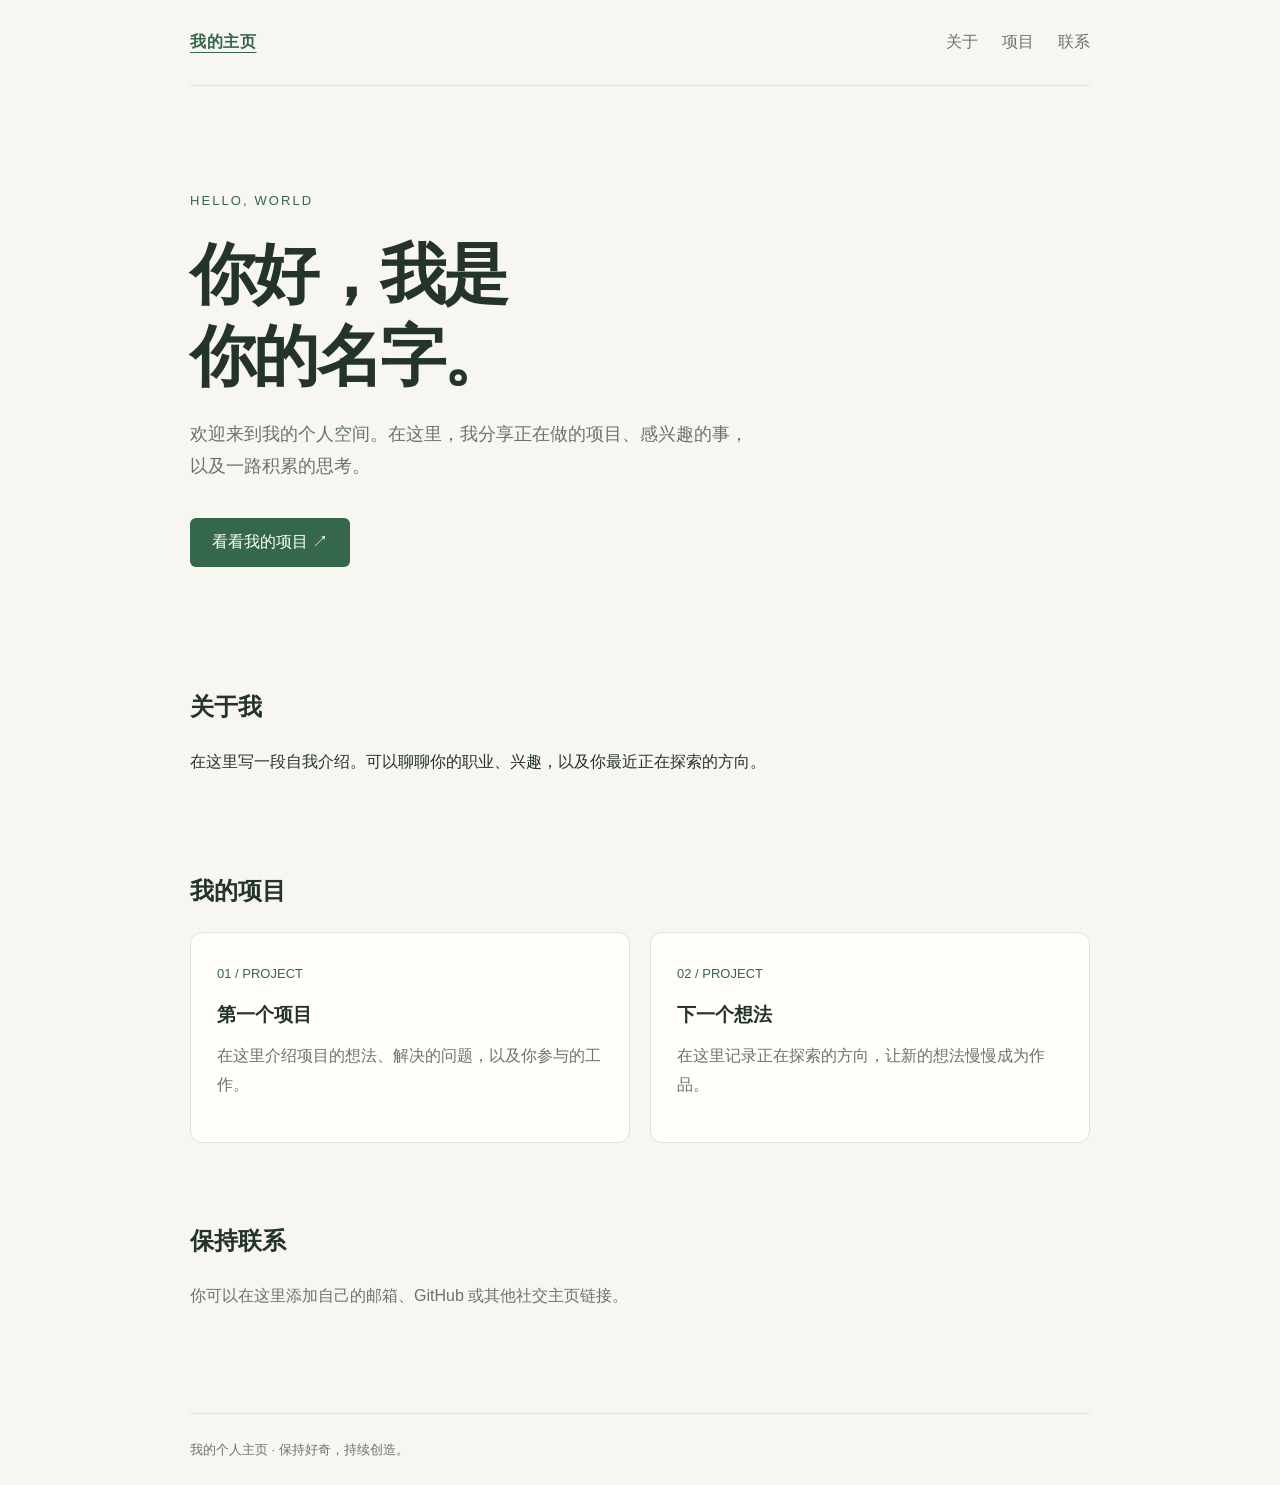
==== index.html @ 1bb16a9b "Initial personal website" ====
<!DOCTYPE html>
<html lang="zh-CN">
<head>
  <meta charset="UTF-8">
  <meta name="viewport" content="width=device-width, initial-scale=1.0">
  <meta name="description" content="我的个人主页，记录介绍、项目与生活。">
  <title>我的个人主页</title>
  <style>
    :root { color-scheme: light; --ink: #24332c; --muted: #69746d; --accent: #35674d; }
    * { box-sizing: border-box; }
    html { scroll-behavior: smooth; }
    body { margin: 0; background: #f7f6f1; color: var(--ink); font-family: -apple-system, BlinkMacSystemFont, "Segoe UI", "PingFang SC", sans-serif; line-height: 1.8; }
    .container { width: min(900px, calc(100% - 48px)); margin: auto; }
    header { display: flex; align-items: center; justify-content: space-between; gap: 24px; padding: 28px 0; border-bottom: 1px solid #dfe3da; }
    .brand { font-weight: 700; letter-spacing: .04em; }
    nav { display: flex; gap: 24px; }
    a { color: var(--accent); text-underline-offset: 5px; }
    nav a { color: var(--muted); text-decoration: none; }
    a:hover { text-decoration: underline; }
    a:focus-visible { outline: 2px solid var(--accent); outline-offset: 5px; }
    .hero { padding: 100px 0 80px; }
    .eyebrow { color: var(--accent); font-size: 13px; letter-spacing: .16em; }
    h1 { margin: 18px 0 20px; font-size: clamp(40px, 7vw, 66px); line-height: 1.25; letter-spacing: -.04em; }
    .intro { max-width: 570px; color: var(--muted); font-size: 18px; }
    .button { display: inline-block; margin-top: 20px; padding: 10px 22px; border-radius: 6px; background: var(--accent); color: white; text-decoration: none; }
    section { padding: 38px 0; }
    h2 { margin: 0 0 20px; font-size: 24px; }
    p { margin: 0 0 16px; }
    .projects { display: grid; grid-template-columns: repeat(2, 1fr); gap: 20px; }
    article { padding: 26px; border: 1px solid #dfe3da; border-radius: 12px; background: #fffefa; }
    article h3 { margin: 10px 0; font-size: 19px; }
    article p, .note { color: var(--muted); }
    .number { color: var(--accent); font-size: 13px; }
    footer { margin-top: 48px; padding: 24px 0; border-top: 1px solid #dfe3da; color: var(--muted); font-size: 13px; }
    @media (max-width: 580px) { .container { width: calc(100% - 36px); } header { gap: 16px; } nav { gap: 16px; font-size: 14px; } .hero { padding: 68px 0 44px; } .projects { grid-template-columns: 1fr; } }
    @media (prefers-reduced-motion: reduce) { html { scroll-behavior: auto; } }
  </style>
</head>
<body>
  <div class="container">
    <header>
      <a class="brand" href="#home">我的主页</a>
      <nav aria-label="主导航">
        <a href="#about">关于</a>
        <a href="#projects">项目</a>
        <a href="#contact">联系</a>
      </nav>
    </header>
    <main id="home">
      <section class="hero" aria-labelledby="welcome">
        <span class="eyebrow">HELLO, WORLD</span>
        <!-- 将“你的名字”和下方介绍替换为你的个人信息。 -->
        <h1 id="welcome">你好，我是<br>你的名字。</h1>
        <p class="intro">欢迎来到我的个人空间。在这里，我分享正在做的项目、感兴趣的事，以及一路积累的思考。</p>
        <a class="button" href="#projects">看看我的项目 ↗</a>
      </section>
      <section id="about" aria-labelledby="about-title">
        <h2 id="about-title">关于我</h2>
        <p>在这里写一段自我介绍。可以聊聊你的职业、兴趣，以及你最近正在探索的方向。</p>
      </section>
      <section id="projects" aria-labelledby="projects-title">
        <h2 id="projects-title">我的项目</h2>
        <div class="projects">
          <article>
            <span class="number">01 / PROJECT</span>
            <h3>第一个项目</h3>
            <p>在这里介绍项目的想法、解决的问题，以及你参与的工作。</p>
          </article>
          <article>
            <span class="number">02 / PROJECT</span>
            <h3>下一个想法</h3>
            <p>在这里记录正在探索的方向，让新的想法慢慢成为作品。</p>
          </article>
        </div>
      </section>
      <section id="contact" aria-labelledby="contact-title">
        <h2 id="contact-title">保持联系</h2>
        <p class="note">你可以在这里添加自己的邮箱、GitHub 或其他社交主页链接。</p>
      </section>
    </main>
    <footer>我的个人主页 · 保持好奇，持续创造。</footer>
  </div>
</body>
</html>
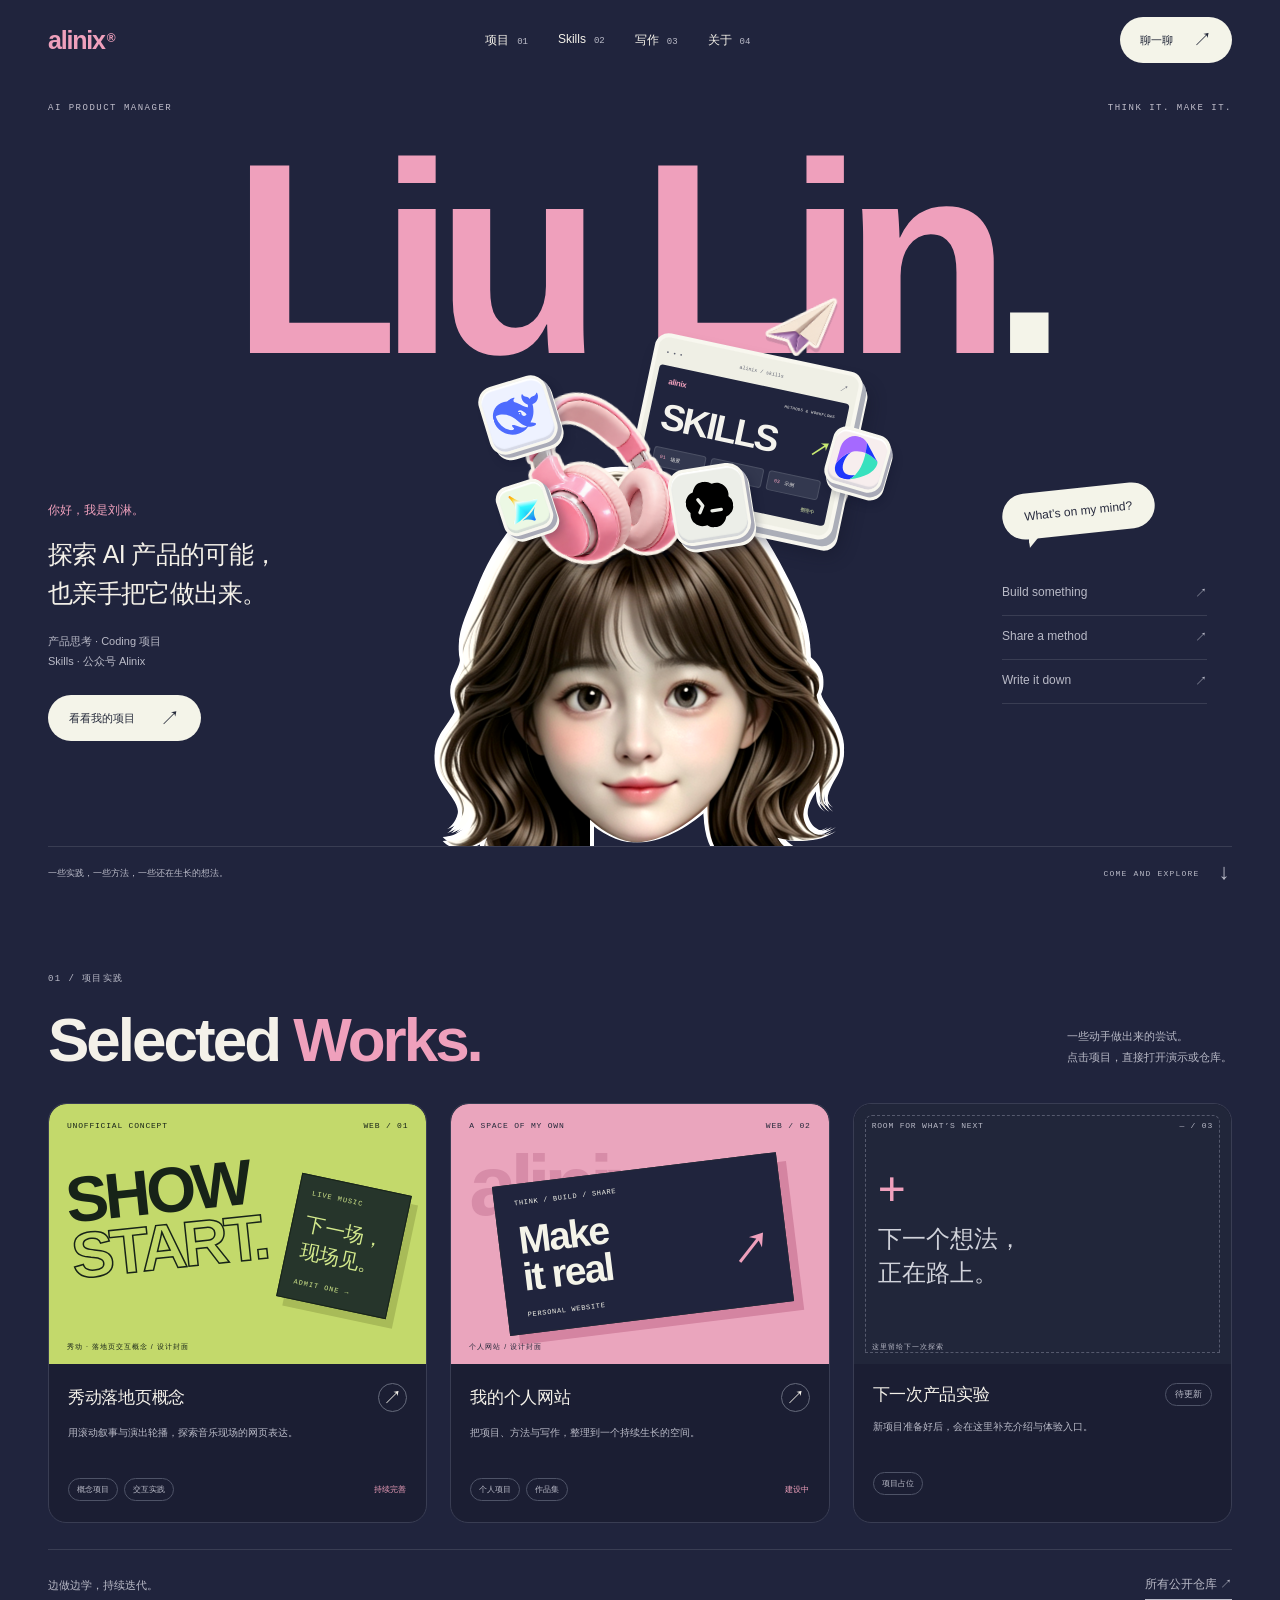
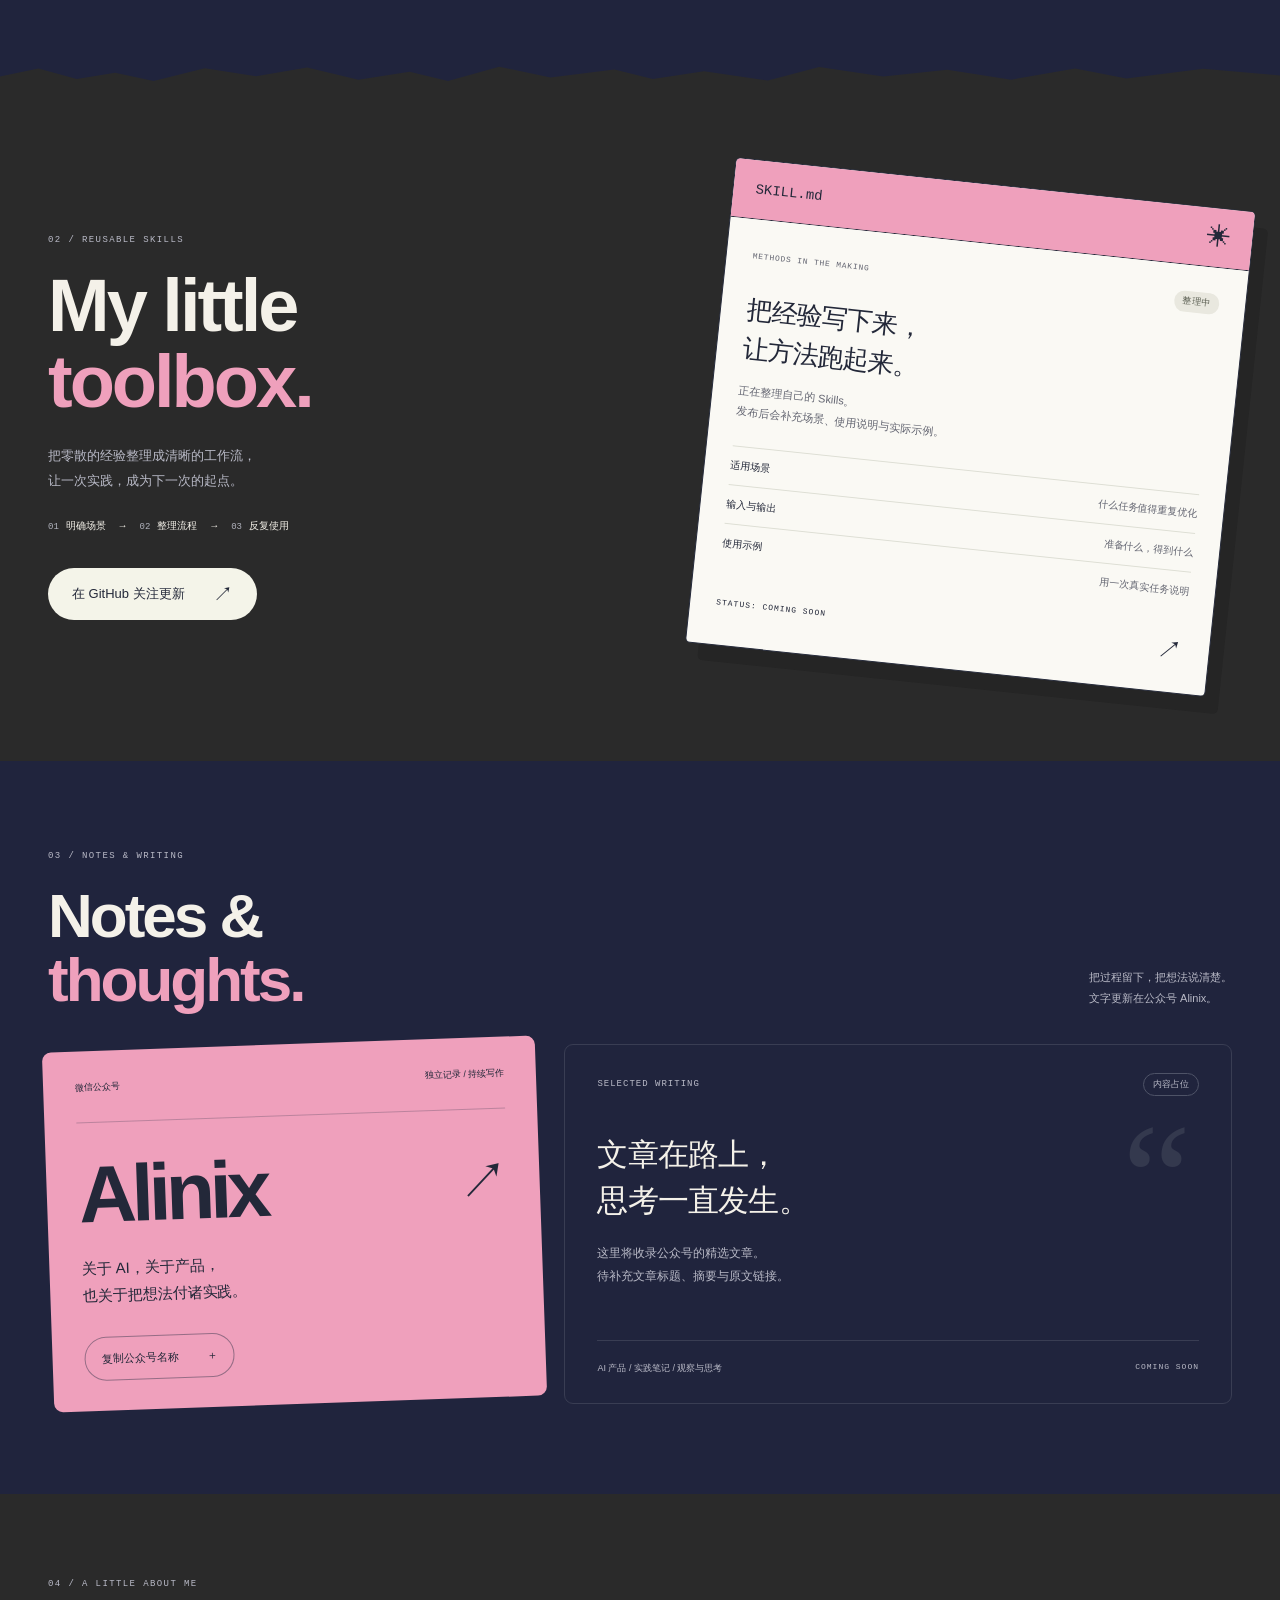
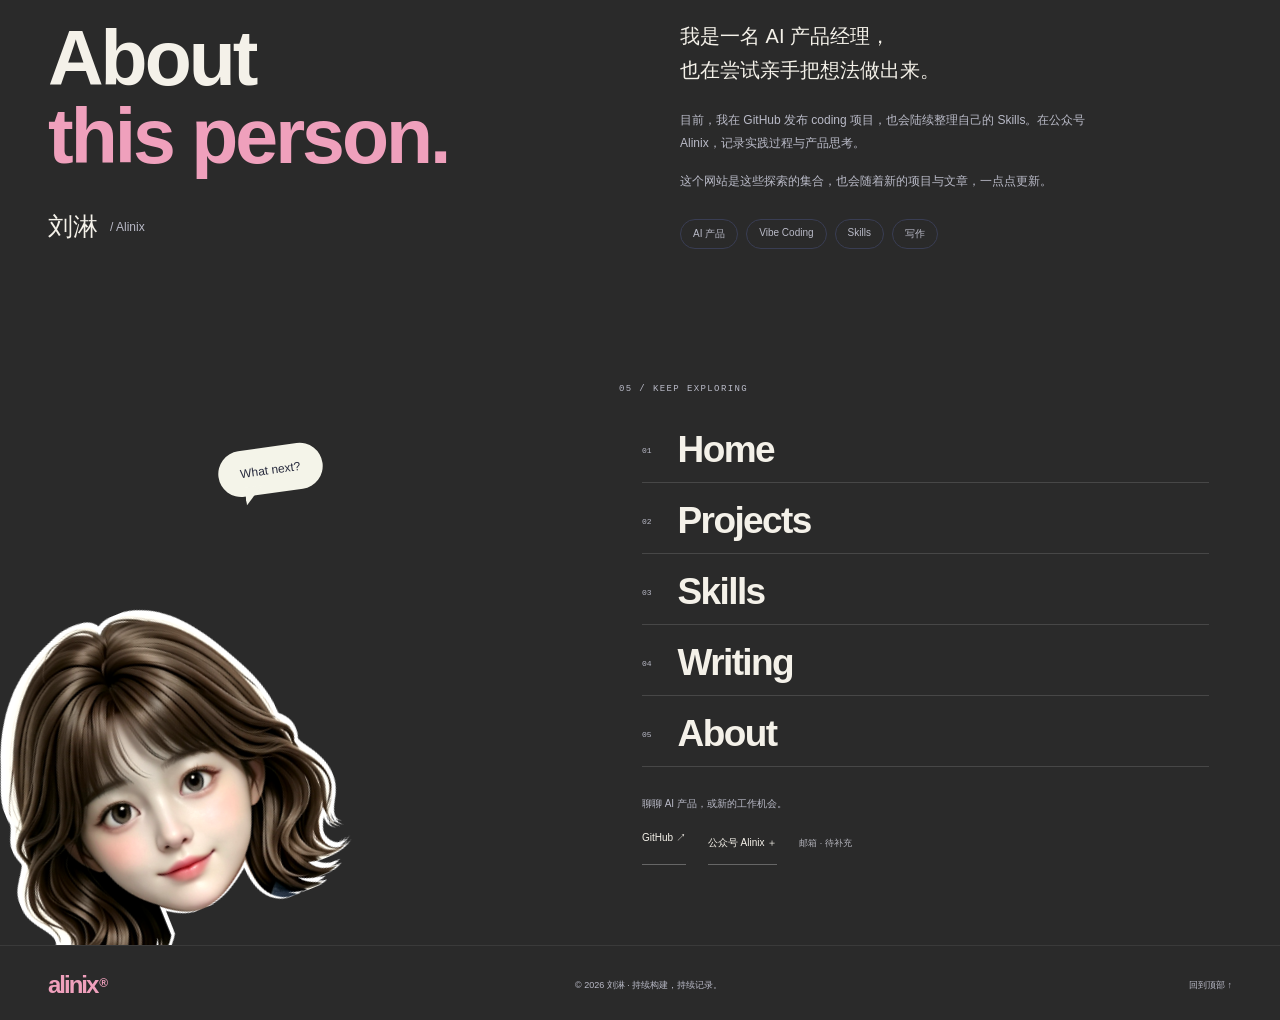
==== commit 3f55a915: "Build Alinix portfolio from supplied V5 design" ====
--- a/index.html
+++ b/index.html
@@ -2,83 +2,85 @@
 <html lang="zh-CN">
 <head>
   <meta charset="UTF-8">
-  <meta name="viewport" content="width=device-width, initial-scale=1.0">
-  <meta name="description" content="我的个人主页，记录介绍、项目与生活。">
-  <title>我的个人主页</title>
-  <style>
-    :root { color-scheme: light; --ink: #24332c; --muted: #69746d; --accent: #35674d; }
-    * { box-sizing: border-box; }
-    html { scroll-behavior: smooth; }
-    body { margin: 0; background: #f7f6f1; color: var(--ink); font-family: -apple-system, BlinkMacSystemFont, "Segoe UI", "PingFang SC", sans-serif; line-height: 1.8; }
-    .container { width: min(900px, calc(100% - 48px)); margin: auto; }
-    header { display: flex; align-items: center; justify-content: space-between; gap: 24px; padding: 28px 0; border-bottom: 1px solid #dfe3da; }
-    .brand { font-weight: 700; letter-spacing: .04em; }
-    nav { display: flex; gap: 24px; }
-    a { color: var(--accent); text-underline-offset: 5px; }
-    nav a { color: var(--muted); text-decoration: none; }
-    a:hover { text-decoration: underline; }
-    a:focus-visible { outline: 2px solid var(--accent); outline-offset: 5px; }
-    .hero { padding: 100px 0 80px; }
-    .eyebrow { color: var(--accent); font-size: 13px; letter-spacing: .16em; }
-    h1 { margin: 18px 0 20px; font-size: clamp(40px, 7vw, 66px); line-height: 1.25; letter-spacing: -.04em; }
-    .intro { max-width: 570px; color: var(--muted); font-size: 18px; }
-    .button { display: inline-block; margin-top: 20px; padding: 10px 22px; border-radius: 6px; background: var(--accent); color: white; text-decoration: none; }
-    section { padding: 38px 0; }
-    h2 { margin: 0 0 20px; font-size: 24px; }
-    p { margin: 0 0 16px; }
-    .projects { display: grid; grid-template-columns: repeat(2, 1fr); gap: 20px; }
-    article { padding: 26px; border: 1px solid #dfe3da; border-radius: 12px; background: #fffefa; }
-    article h3 { margin: 10px 0; font-size: 19px; }
-    article p, .note { color: var(--muted); }
-    .number { color: var(--accent); font-size: 13px; }
-    footer { margin-top: 48px; padding: 24px 0; border-top: 1px solid #dfe3da; color: var(--muted); font-size: 13px; }
-    @media (max-width: 580px) { .container { width: calc(100% - 36px); } header { gap: 16px; } nav { gap: 16px; font-size: 14px; } .hero { padding: 68px 0 44px; } .projects { grid-template-columns: 1fr; } }
-    @media (prefers-reduced-motion: reduce) { html { scroll-behavior: auto; } }
-  </style>
+  <meta name="viewport" content="width=device-width, initial-scale=1">
+  <meta name="description" content="刘淋的个人作品集。AI 产品经理，记录 coding 项目、Skills 与公众号 Alinix 的思考。">
+  <title>刘淋 Liu Lin — AI 产品经理 · Alinix</title>
+  <meta name="theme-color" content="#20243d">
+  <link rel="stylesheet" href="styles.css">
+  <script src="script.js" defer></script>
 </head>
-<body>
-  <div class="container">
-    <header>
-      <a class="brand" href="#home">我的主页</a>
-      <nav aria-label="主导航">
-        <a href="#about">关于</a>
-        <a href="#projects">项目</a>
-        <a href="#contact">联系</a>
-      </nav>
-    </header>
-    <main id="home">
-      <section class="hero" aria-labelledby="welcome">
-        <span class="eyebrow">HELLO, WORLD</span>
-        <!-- 将“你的名字”和下方介绍替换为你的个人信息。 -->
-        <h1 id="welcome">你好，我是<br>你的名字。</h1>
-        <p class="intro">欢迎来到我的个人空间。在这里，我分享正在做的项目、感兴趣的事，以及一路积累的思考。</p>
-        <a class="button" href="#projects">看看我的项目 ↗</a>
-      </section>
-      <section id="about" aria-labelledby="about-title">
-        <h2 id="about-title">关于我</h2>
-        <p>在这里写一段自我介绍。可以聊聊你的职业、兴趣，以及你最近正在探索的方向。</p>
-      </section>
-      <section id="projects" aria-labelledby="projects-title">
-        <h2 id="projects-title">我的项目</h2>
-        <div class="projects">
-          <article>
-            <span class="number">01 / PROJECT</span>
-            <h3>第一个项目</h3>
-            <p>在这里介绍项目的想法、解决的问题，以及你参与的工作。</p>
-          </article>
-          <article>
-            <span class="number">02 / PROJECT</span>
-            <h3>下一个想法</h3>
-            <p>在这里记录正在探索的方向，让新的想法慢慢成为作品。</p>
-          </article>
+<body class="has-portrait">
+  <a class="skip-link" href="#projects">跳到项目</a>
+  <header class="site-header">
+    <a class="brand" href="#home" aria-label="Alinix 首页">alinix<span class="brand-dot">®</span><span class="brand-name">刘淋</span></a>
+    <nav aria-label="主导航" id="main-nav">
+      <a href="#projects">项目<span>01</span></a>
+      <a href="#skills">Skills<span>02</span></a>
+      <a href="#writing">写作<span>03</span></a>
+      <a href="#about">关于<span>04</span></a>
+    </nav>
+    <a class="header-contact" href="#contact">聊一聊 <span>↗</span></a>
+    <button class="menu-button" aria-expanded="false" aria-controls="main-nav" aria-label="展开导航">菜单 +</button>
+  </header>
+
+  <main>
+    <section class="portrait-hero" id="home" data-screen-label="01 头像拼贴首屏">
+      <div class="section-wrap hero-stage">
+        <div class="hero-name-row"><span>AI PRODUCT MANAGER</span><span>THINK IT. MAKE IT.</span></div>
+        <h1 class="portrait-name" lang="en">Liu Lin<span class="name-period">.</span></h1>
+        <div class="hero-side hero-side-left"><span class="pink intro-label">你好，我是刘淋。</span><h2>探索 AI 产品的可能，<br>也亲手把它做出来。</h2><p>产品思考 · Coding 项目<br>Skills · 公众号 Alinix</p><a class="button button-cream" href="#projects">看看我的项目 <span>↗</span></a></div>
+        <div class="head-composition">
+          <div class="icon-crown" aria-label="DeepSeek、Codex、即梦和豆包的工具图标拼贴">
+            <img class="crown-accessories" src="assets/collage-accessories.png" alt="" aria-hidden="true">
+            <img class="crown-headphones" src="assets/collage-accessories.png" alt="" aria-hidden="true">
+            <span class="app-object deepseek-object" title="DeepSeek"><img src="assets/icons/deepseek-color.svg" alt="DeepSeek"></span>
+            <span class="app-object codex-object" title="Codex"><img src="assets/icons/codex.svg" alt="Codex"></span>
+            <span class="app-object jimeng-object" title="即梦"><img src="assets/icons/jimeng-color.svg" alt="即梦"></span>
+            <span class="app-object doubao-object" title="豆包"><img src="assets/icons/doubao-color.svg" alt="豆包"></span>
+            <a class="mini-skills-site" href="#skills" aria-label="查看我的 Skills，内容整理中"><div class="skills-browser-bar"><span>● ● ●</span><span>alinix / skills</span><span>↗</span></div><div class="skills-mini-page"><div class="skills-mini-nav"><span>alinix</span><span>METHODS &amp; WORKFLOWS</span></div><strong>SKILLS<span>↗</span></strong><div class="skills-mini-grid"><span><i>01</i>场景</span><span><i>02</i>流程</span><span><i>03</i>示例</span></div><div class="skills-mini-footer"><span>把方法，变成工具。</span><span>整理中</span></div></div></a>
+          </div>
+          <div class="portrait-slot"><img class="portrait-image" src="assets/head-warm.svg" alt="刘淋的个人头像" fetchpriority="high" width="840" height="848"></div>
         </div>
-      </section>
-      <section id="contact" aria-labelledby="contact-title">
-        <h2 id="contact-title">保持联系</h2>
-        <p class="note">你可以在这里添加自己的邮箱、GitHub 或其他社交主页链接。</p>
-      </section>
-    </main>
-    <footer>我的个人主页 · 保持好奇，持续创造。</footer>
-  </div>
+        <div class="hero-side hero-side-right"><div class="speech-bubble">What’s on my mind?</div><div class="mind-links"><a href="#projects">Build something <span>↗</span></a><a href="#skills">Share a method <span>↗</span></a><a href="#writing">Write it down <span>↗</span></a></div></div>
+        <div class="hero-bottom"><span>一些实践，一些方法，一些还在生长的想法。</span><a href="#projects">COME AND EXPLORE <span>↓</span></a></div>
+      </div>
+    </section>
+
+    <section class="projects section-wrap section-space" id="projects" data-screen-label="02 项目">
+      <div class="section-heading"><div><p class="section-kicker">01 / 项目实践</p><h2>Selected <span class="pink">Works.</span></h2></div><p class="section-description">一些动手做出来的尝试。<br>点击项目，直接打开演示或仓库。</p></div>
+      <div class="project-grid">
+        <a class="project-card" href="https://linliu017-art.github.io/showstart-landing-page/" target="_blank" rel="noopener noreferrer" aria-label="打开秀动非官方落地页概念演示，新窗口">
+          <div class="project-cover showstart-cover"><div class="cover-top"><span>UNOFFICIAL CONCEPT</span><span>WEB / 01</span></div><strong>SHOW<br><span>START.</span></strong><div class="showstart-ticket"><span>LIVE MUSIC</span><b>下一场，<br>现场见。</b><span>ADMIT ONE →</span></div><span class="cover-caption">秀动 · 落地页交互概念 / 设计封面</span></div>
+          <div class="project-info"><div class="project-title"><h3>秀动落地页概念</h3><span class="round-arrow">↗</span></div><p>用滚动叙事与演出轮播，探索音乐现场的网页表达。</p><div class="project-tags"><span>概念项目</span><span>交互实践</span><span class="project-status">持续完善</span></div></div>
+        </a>
+        <a class="project-card" href="https://github.com/linliu017-art/website" target="_blank" rel="noopener noreferrer" aria-label="打开个人网站 GitHub 仓库，新窗口">
+          <div class="project-cover portfolio-cover"><div class="cover-top"><span>A SPACE OF MY OWN</span><span>WEB / 02</span></div><span class="portfolio-cover-name">alinix</span><div class="portfolio-window"><span>THINK / BUILD / SHARE</span><strong>Make<br>it real<span>↗</span></strong><span>PERSONAL WEBSITE</span></div><span class="cover-caption">个人网站 / 设计封面</span></div>
+          <div class="project-info"><div class="project-title"><h3>我的个人网站</h3><span class="round-arrow">↗</span></div><p>把项目、方法与写作，整理到一个持续生长的空间。</p><div class="project-tags"><span>个人项目</span><span>作品集</span><span class="project-status">建设中</span></div></div>
+        </a>
+        <article class="project-card project-placeholder"><div class="project-cover next-cover"><div class="cover-top"><span>ROOM FOR WHAT’S NEXT</span><span>— / 03</span></div><span class="placeholder-plus">+</span><div class="next-cover-title">下一个想法，<br>正在路上。</div><span class="cover-caption">这里留给下一次探索</span></div><div class="project-info"><div class="project-title"><h3>下一次产品实验</h3><span class="pending-label">待更新</span></div><p>新项目准备好后，会在这里补充介绍与体验入口。</p><div class="project-tags"><span>项目占位</span></div></div></article>
+      </div>
+      <div class="section-footnote"><span>边做边学，持续迭代。</span><a class="text-link" href="https://github.com/linliu017-art?tab=repositories" target="_blank" rel="noopener noreferrer">所有公开仓库 ↗</a></div>
+    </section>
+
+    <section class="skills section-space" id="skills" data-screen-label="03 Skills">
+      <div class="section-wrap skills-layout"><div class="skills-copy"><p class="section-kicker">02 / REUSABLE SKILLS</p><h2>My little<br><span class="pink">toolbox.</span></h2><p class="body-copy">把零散的经验整理成清晰的工作流，<br>让一次实践，成为下一次的起点。</p><div class="method-steps"><span><b>01</b> 明确场景</span><span>→</span><span><b>02</b> 整理流程</span><span>→</span><span><b>03</b> 反复使用</span></div><a class="button button-dark" href="https://github.com/linliu017-art" target="_blank" rel="noopener noreferrer">在 GitHub 关注更新 <span>↗</span></a></div><div class="skill-document"><div class="document-tab">SKILL.md <span>✳</span></div><div class="document-body"><div class="document-heading"><span>METHODS IN THE MAKING</span><span class="document-status">整理中</span></div><h3>把经验写下来，<br>让方法跑起来。</h3><p>正在整理自己的 Skills。<br>发布后会补充场景、使用说明与实际示例。</p><div class="document-fields"><div><span>适用场景</span><span>什么任务值得重复优化</span></div><div><span>输入与输出</span><span>准备什么，得到什么</span></div><div><span>使用示例</span><span>用一次真实任务说明</span></div></div><div class="document-footer"><span>STATUS: COMING SOON</span><span>↗</span></div></div></div></div>
+    </section>
+
+    <section class="writing section-wrap section-space" id="writing" data-screen-label="04 公众号文章">
+      <div class="section-heading"><div><p class="section-kicker">03 / NOTES &amp; WRITING</p><h2>Notes &amp;<br><span class="pink">thoughts.</span></h2></div><p class="section-description">把过程留下，把想法说清楚。<br>文字更新在公众号 Alinix。</p></div>
+      <div class="writing-layout"><div class="publication"><div class="publication-top"><span>微信公众号</span><span>独立记录 / 持续写作</span></div><strong>Alinix<span>↗</span></strong><p>关于 AI，关于产品，<br>也关于把想法付诸实践。</p><button class="publication-button copy-account" type="button">复制公众号名称 <span>＋</span></button></div><div class="article-placeholder"><div class="article-top"><span class="tiny-label">SELECTED WRITING</span><span class="pending-label">内容占位</span></div><div class="article-content"><span class="article-symbol" aria-hidden="true">“</span><h3>文章在路上，<br>思考一直发生。</h3><p>这里将收录公众号的精选文章。<br>待补充文章标题、摘要与原文链接。</p></div><div class="article-bottom"><span>AI 产品 / 实践笔记 / 观察与思考</span><span>COMING SOON</span></div></div></div>
+    </section>
+
+    <section class="about section-wrap section-space" id="about" data-screen-label="05 关于我"><p class="section-kicker">04 / A LITTLE ABOUT ME</p><div class="about-layout"><div><h2>About<br><span class="pink">this person.</span></h2><div class="name-signature">刘淋 <span>/ Alinix</span></div></div><div class="about-copy"><p class="about-lead">我是一名 AI 产品经理，<br>也在尝试亲手把想法做出来。</p><p>目前，我在 GitHub 发布 coding 项目，也会陆续整理自己的 Skills。在公众号 Alinix，记录实践过程与产品思考。</p><p>这个网站是这些探索的集合，也会随着新的项目与文章，一点点更新。</p><div class="about-tags"><span>AI 产品</span><span>Vibe Coding</span><span>Skills</span><span>写作</span></div></div></div></section>
+
+    <section class="contact directory-section" id="contact" data-screen-label="06 联系与大目录">
+      <div class="section-wrap directory-layout">
+        <div class="directory-person"><div class="speech-bubble">What next?</div><div class="footer-portrait"><img class="footer-portrait-image" src="assets/head-warm.svg" alt="刘淋的个人头像" loading="lazy" width="840" height="848"></div></div>
+        <div class="directory-content"><p class="section-kicker">05 / KEEP EXPLORING</p><nav class="large-directory" aria-label="页尾目录"><a href="#home"><span class="dir-number">01</span><strong>Home</strong><span class="directory-decoration">↗</span></a><a href="#projects"><span class="dir-number">02</span><strong>Projects</strong><span class="directory-decoration">↗</span></a><a href="#skills"><span class="dir-number">03</span><strong>Skills</strong><span class="directory-decoration">✳</span></a><a href="#writing"><span class="dir-number">04</span><strong>Writing</strong><span class="directory-decoration">↗</span></a><a href="#about"><span class="dir-number">05</span><strong>About</strong><span class="directory-decoration">↗</span></a></nav><div class="directory-contact"><p>聊聊 AI 产品，或新的工作机会。</p><div class="contact-links"><a href="https://github.com/linliu017-art" target="_blank" rel="noopener noreferrer">GitHub ↗</a><button class="copy-account" type="button">公众号 Alinix ＋</button><span class="contact-pending">邮箱 · 待补充</span></div></div></div>
+      </div>
+    </section>
+  </main>
+  <footer class="site-footer section-wrap"><a class="brand" href="#home">alinix<span class="brand-dot">®</span></a><span>© 2026 刘淋 · 持续构建，持续记录。</span><a href="#home">回到顶部 ↑</a></footer>
+  <div class="toast" role="status" aria-live="polite"></div>
 </body>
 </html>
--- a/styles.css
+++ b/styles.css
@@ -0,0 +1,60 @@
+/* Visual reference: alinix-portfolio/design-v5.html.
+   Preserve the supplied composition and responsive breakpoints. */
+
+/* styles.css */
+:root{--bg:#1b2034;--bg-deep:#151a2b;--text:#f4f1e9;--muted:#b4b7c3;--pink:#f1a5be;--line:#3a4052;--paper:#f1efe6;--ink:#232839;--max:1240px;--sans:-apple-system,BlinkMacSystemFont,"SF Pro Display","PingFang SC","Microsoft YaHei",sans-serif;--mono:"SFMono-Regular",Consolas,monospace}*{box-sizing:border-box}html{scroll-behavior:smooth;scroll-padding-top:96px}body{margin:0;background:var(--bg);color:var(--text);font-family:var(--sans);-webkit-font-smoothing:antialiased}a{color:inherit;text-decoration:none}button{font:inherit;cursor:pointer}button,a{-webkit-tap-highlight-color:transparent}a:focus-visible,button:focus-visible{outline:3px solid var(--pink);outline-offset:6px}button{color:inherit}::selection{background:var(--pink);color:var(--ink)}.section-wrap{width:min(var(--max),calc(100% - 112px));margin:auto}.site-header{height:88px;display:flex;align-items:center;justify-content:space-between;padding:0 56px;border-bottom:1px solid var(--line);position:relative;z-index:20;background:var(--bg)}.brand{display:flex;gap:2px;align-items:baseline;font-family:"Helvetica Neue",var(--sans);font-size:32px;letter-spacing:-2px;font-weight:800}.brand-dot{font-size:12px;align-self:flex-start;margin-top:5px;letter-spacing:0}.brand-name{font-size:12px;letter-spacing:1px;font-weight:400;margin-left:17px;color:var(--muted)}.site-header nav{display:flex;gap:36px}.site-header nav a{display:flex;gap:8px;align-items:baseline;font-size:13px}.site-header nav a>span{font:9px var(--mono);color:var(--muted)}.site-header nav a:hover{color:var(--pink)}.header-contact{background:var(--paper);color:var(--ink);padding:12px 22px;border-radius:30px;font-size:13px;display:flex;gap:27px;align-items:center}.header-contact:hover{background:var(--pink)}.header-contact span{font-size:19px}.menu-button{display:none}.hero-topline{display:flex;justify-content:space-between;align-items:center;font:11px var(--mono);letter-spacing:1.4px;padding-top:29px;color:var(--muted)}.hero-topline>span:first-child{display:flex;align-items:center;gap:9px;color:var(--text)}.status-dot{width:7px;height:7px;border-radius:50%;background:var(--pink);box-shadow:0 0 0 5px #f1a5be0d}.hero-wordmark{font-family:"Helvetica Neue",var(--sans);font-size:clamp(120px,20vw,290px);line-height:.98;letter-spacing:-.075em;font-weight:900;position:relative;color:var(--pink);padding:16px 0 10px;display:flex;align-items:center;justify-content:space-between}.wordmark-flower{font-size:.62em;font-weight:400;letter-spacing:0;margin-right:.04em;display:inline-block;transform:rotate(-8deg)}.hero-main{display:grid;grid-template-columns:1.05fr 1fr;gap:20px;align-items:center;min-height:420px;padding-top:18px;padding-bottom:25px}.eyebrow{font-size:15px;margin:0 0 18px}.hero h1{font-size:clamp(30px,3.8vw,54px);letter-spacing:-2px;line-height:1.35;font-weight:650;margin:0}.pink{color:var(--pink)}.hero-description{font-size:14px;line-height:1.9;color:var(--muted);margin:22px 0 25px}.hero-actions{display:flex;align-items:center;gap:26px}.button{display:inline-flex;gap:28px;align-items:center;justify-content:space-between;padding:16px 24px;border-radius:32px;font-size:13px;font-weight:500;transition:transform .2s,background .2s}.button:hover{transform:translateY(-3px)}.button span{font-size:20px;line-height:1}.button-pink{background:var(--pink);color:var(--ink)}.button-pink:hover{background:#f5bad0}.text-link{font-size:12px;border-bottom:1px solid currentColor;padding:6px 0;white-space:nowrap}.hero-collage{position:relative;height:390px;isolation:isolate}.paper-card{position:absolute;box-shadow:6px 16px 30px #080a1540;transition:transform .4s}.paper-card:hover{transform:translateY(-8px) rotate(0deg);z-index:8}.writing-paper{right:6px;top:8px;background:var(--paper);width:235px;height:292px;padding:23px 22px;transform:rotate(11deg);color:var(--ink);z-index:1}.tiny-label{font:9px var(--mono);letter-spacing:1px}.writing-paper strong{display:block;font-size:47px;line-height:1.1;letter-spacing:-3px;margin:16px 0 13px;font-weight:800}.writing-paper p{font-size:21px;font-weight:600;line-height:1.5;margin:0}.paper-lines{height:32px;margin-top:15px;background:repeating-linear-gradient(to bottom,transparent 0,transparent 10px,#bbb9b1 10px,#bbb9b1 11px)}.paper-foot{font-size:9px;display:block;margin-top:13px}.skill-paper{left:18px;top:10px;width:230px;height:172px;padding:22px;background:var(--pink);color:var(--ink);transform:rotate(-12deg);z-index:2;border:1px solid #151a2b}.skill-file{display:flex;align-items:center;gap:12px;font-size:34px;margin:18px 0 14px}.skill-file span{font-size:23px;letter-spacing:-1px;font-family:var(--mono);font-weight:700}.skill-paper code{font-size:10px}.skill-preview-state{display:block;font:9px var(--mono);letter-spacing:1px;margin-top:13px}.browser-paper{width:330px;left:65px;top:144px;background:#d8ddc8;color:var(--ink);transform:rotate(-5deg);z-index:3;border:1px solid var(--ink);border-radius:8px;overflow:hidden}.mini-browserbar{padding:10px 12px;display:flex;justify-content:space-between;align-items:center;font:8px var(--mono);border-bottom:1px solid #262b3a44;background:#e4e7da}.mini-browserbar>span:first-child{letter-spacing:3px;font-size:7px}.mini-site{padding:20px 24px 18px;background:#d8ddc8;position:relative}.mini-site-label{font:7px var(--mono);letter-spacing:1px}.mini-site strong{font-family:"Helvetica Neue",var(--sans);display:block;font-size:53px;line-height:.95;letter-spacing:-3px;margin-top:12px}.mini-site strong>span{color:#65754c}.mini-tags{display:flex;gap:5px;margin-top:15px}.mini-tags>span{font:8px var(--mono);border:1px solid #535b4866;padding:4px 7px;border-radius:10px}.browser-caption{display:flex;justify-content:space-between;align-items:center;background:#f4f2e9;padding:11px 16px;font-size:10px}.collage-note{position:absolute;right:13px;top:-14px;font:9px var(--mono);letter-spacing:2px;color:var(--muted)}.collage-label{position:absolute;right:5px;bottom:12px;background:var(--paper);color:var(--ink);border-radius:50%;padding:20px 14px;font-size:11px;transform:rotate(-12deg);z-index:5}.hero-bottom{display:flex;justify-content:space-between;align-items:center;padding:23px 0 27px;border-top:1px solid var(--line);color:var(--muted);font-size:11px;margin-top:24px}.hero-bottom>a{display:flex;align-items:center;gap:18px;font:9px var(--mono);letter-spacing:1.2px}.hero-bottom>a>span{font-size:22px}.section-space{padding-top:95px;padding-bottom:80px}.section-heading{display:flex;justify-content:space-between;align-items:flex-end;gap:30px;margin-bottom:40px}.section-kicker{font:10px var(--mono);letter-spacing:1.8px;color:var(--muted);margin:0 0 23px}h2{font-size:clamp(34px,4.3vw,58px);line-height:1.25;letter-spacing:-2px;font-weight:600;margin:0}.section-description{font-size:12px;line-height:1.9;color:var(--muted);margin:0 0 3px}.projects{border-top:1px solid var(--line)}.project-grid{display:grid;grid-template-columns:repeat(3,minmax(0,1fr));gap:23px}.project-card{min-width:0;display:block}.project-cover{aspect-ratio:1.18;position:relative;overflow:hidden;transition:transform .35s}.project-card[href]:hover .project-cover{transform:translateY(-5px)}.cover-top{display:flex;justify-content:space-between;padding:17px 18px;position:relative;z-index:2;font:8px var(--mono);letter-spacing:.8px}.showstart-cover{background:#c3d96b;color:#172318}.showstart-cover>strong{font-family:"Helvetica Neue",var(--sans);display:block;font-size:clamp(38px,5vw,70px);letter-spacing:-4px;line-height:.88;transform:rotate(-6deg);margin:18px 17px}.showstart-cover>strong>span{-webkit-text-stroke:1.5px #172318;color:transparent}.showstart-ticket{position:absolute;right:21px;top:104px;padding:15px;background:#26352b;color:#d3e98c;width:126px;transform:rotate(12deg);box-shadow:8px 8px 0 #a8bb58;border:1px solid #172318;display:flex;flex-direction:column;gap:14px}.showstart-ticket>span{font:8px var(--mono);letter-spacing:1px}.showstart-ticket>b{font-size:23px;line-height:1.35;font-weight:500}.cover-caption{position:absolute;bottom:15px;left:18px;font-size:8px;letter-spacing:1px}.portfolio-cover{background:#eaa5bd;color:var(--ink)}.portfolio-cover-name{font-family:"Helvetica Neue",var(--sans);position:absolute;top:47px;left:18px;font-size:86px;font-weight:800;letter-spacing:-7px;color:#963d623b}.portfolio-window{position:absolute;left:49px;top:84px;width:calc(100% - 91px);padding:17px 20px;background:var(--bg);color:var(--paper);transform:rotate(-7deg);box-shadow:9px 10px 0 #d484a1;border:1px solid var(--ink);display:flex;flex-direction:column;gap:18px}.portfolio-window>span{font:7px var(--mono);letter-spacing:.7px}.portfolio-window strong{font-family:"Helvetica Neue",var(--sans);font-size:43px;line-height:.95;letter-spacing:-2px}.portfolio-window strong>span{float:right;color:var(--pink)}.next-cover{border:1px dashed #666a7b;background:#21263a;color:var(--muted);display:flex;flex-direction:column}.placeholder-plus{font-size:48px;font-weight:200;line-height:1;margin:24px 24px 15px;color:var(--pink)}.next-cover-title{font-size:27px;line-height:1.4;margin-left:24px;font-weight:400;color:#d0d2da}.project-info{padding:20px 0 4px}.project-title{display:flex;justify-content:space-between;gap:15px;align-items:center}.project-title h3{font-size:18px;font-weight:550;letter-spacing:-.3px;margin:0}.round-arrow{width:29px;height:29px;display:grid;place-items:center;border:1px solid #656a7b;border-radius:50%;font-size:19px;transition:background .2s,color .2s}.project-card[href]:hover .round-arrow{background:var(--pink);color:var(--ink);border-color:var(--pink)}.project-info p{font-size:11px;line-height:1.85;color:var(--muted);margin:12px 0 18px;min-height:40px}.project-tags{display:flex;gap:6px;flex-wrap:wrap}.project-tags>span{font-size:9px;padding:5px 8px;border:1px solid #4e5367;border-radius:15px;color:var(--muted)}.project-tags .project-status{border-color:transparent;color:var(--pink);margin-left:auto;padding-right:0}.pending-label{font-size:9px;color:var(--muted);border:1px solid #4e5367;border-radius:14px;padding:4px 9px;white-space:nowrap}.section-footnote{display:flex;justify-content:space-between;align-items:center;margin-top:36px;padding-top:20px;border-top:1px solid var(--line);font-size:11px;color:var(--muted)}.skills{background:var(--paper);color:var(--ink);position:relative}.skills .section-kicker{color:#626571}.skills-layout{display:grid;grid-template-columns:1.1fr 1fr;gap:85px;align-items:center}.skills h2{font-size:52px;line-height:1.35}.serif-accent{font-family:"Songti SC","Noto Serif SC",serif;font-weight:500}.body-copy{font-size:13px;line-height:1.9;margin:25px 0;color:#636571}.method-steps{display:flex;gap:12px;align-items:center;font-size:10px;margin:25px 0 35px}.method-steps b{font:9px var(--mono);color:#73766f;margin-right:4px}.button-dark{background:var(--ink);color:var(--paper)}.skill-document{border:1px solid #262b3b;box-shadow:12px 12px 0 #d9d7cd;transform:rotate(3deg);background:#faf9f4;transition:transform .4s}.skill-document:hover{transform:rotate(0deg)}.document-tab{padding:15px 22px;display:flex;align-items:center;justify-content:space-between;background:var(--pink);font:14px var(--mono);border-bottom:1px solid var(--ink)}.document-tab>span{font-size:24px}.document-body{padding:26px}.document-heading{display:flex;gap:10px;align-items:center;justify-content:space-between;font:8px var(--mono);color:#636571;letter-spacing:.8px}.document-status{font-size:9px;background:#e9e8df;color:#55594c;border-radius:10px;padding:4px 8px}.document-body h3{font-size:26px;line-height:1.5;letter-spacing:-.8px;font-weight:550;margin:24px 0 12px}.document-body p{font-size:11px;line-height:1.9;color:#636571;margin:0 0 24px}.document-fields>div{display:flex;justify-content:space-between;gap:15px;padding:12px 0;border-top:1px solid #dedfd5;font-size:10px}.document-fields>div>span:last-child{color:#636571}.document-footer{display:flex;justify-content:space-between;align-items:center;margin-top:24px;font:8px var(--mono);letter-spacing:1px}.document-footer>span:last-child{font-size:25px}.writing{padding-bottom:95px}.writing-layout{display:grid;grid-template-columns:.88fr 1.25fr;gap:23px}.publication{background:var(--pink);color:var(--ink);padding:30px 32px;display:flex;flex-direction:column}.publication-top{display:flex;justify-content:space-between;font-size:9px;padding-bottom:28px;border-bottom:1px solid #30334844;gap:12px}.publication>strong{font-family:"Helvetica Neue",var(--sans);font-size:74px;letter-spacing:-5px;line-height:1.2;margin-top:24px;display:flex;justify-content:space-between;align-items:center}.publication>strong>span{font-size:50px;font-weight:400;letter-spacing:0}.publication p{font-size:15px;line-height:1.8;margin:12px 0 28px}.publication-button{border:1px solid #31334777;border-radius:25px;padding:12px 16px;background:transparent;display:flex;gap:28px;justify-content:space-between;font-size:11px;align-self:flex-start;align-items:center;margin-top:auto;min-height:44px}.publication-button:hover{background:var(--ink);color:var(--pink)}.article-placeholder{border:1px solid var(--line);padding:28px 32px;display:flex;flex-direction:column}.article-top{display:flex;justify-content:space-between;gap:10px;align-items:center;color:var(--muted)}.article-content{position:relative;padding-top:28px}.article-symbol{position:absolute;right:8px;top:5px;font:155px Georgia,serif;color:#34394e;line-height:1;z-index:-1}.article-content h3{font-size:31px;font-weight:450;line-height:1.5;letter-spacing:-.8px;margin:8px 0 17px}.article-content p{font-size:12px;line-height:1.9;color:var(--muted);margin:0 0 27px}.article-bottom{display:flex;justify-content:space-between;gap:10px;border-top:1px solid var(--line);padding-top:21px;margin-top:auto;color:var(--muted);font-size:9px}.article-bottom>span:last-child{font:8px var(--mono);letter-spacing:1px}.about{border-top:1px solid var(--line);padding-bottom:100px}.about-layout{display:grid;grid-template-columns:1fr 1fr;gap:100px;margin-top:36px}.about h2{font-size:61px;line-height:1.3}.name-signature{display:flex;gap:12px;align-items:center;font-family:"Songti SC",serif;font-size:25px;margin-top:34px}.name-signature>span{font-family:var(--sans);font-size:12px;color:var(--muted)}.about-copy .about-lead{font-size:22px;line-height:1.7;color:var(--text);margin:0 0 22px}.about-copy>p{font-size:13px;line-height:1.95;color:var(--muted);margin:14px 0;max-width:430px}.about-tags{display:flex;gap:8px;flex-wrap:wrap;margin-top:26px}.about-tags>span{border:1px solid var(--line);padding:7px 12px;border-radius:20px;font-size:10px;color:var(--muted)}.contact{background:var(--pink);color:var(--ink);padding:44px 0}.contact-top{display:flex;justify-content:space-between;align-items:center}.contact-top .section-kicker{color:#3c4050;margin:0}.contact-top>span{font-size:11px}.contact h2{font-family:"Helvetica Neue",var(--sans);font-size:clamp(70px,12.5vw,178px);font-weight:800;letter-spacing:-.065em;line-height:1.2;margin:24px 0 28px;display:flex;justify-content:space-between;align-items:center;white-space:nowrap}.contact h2>span{font-size:.9em;font-weight:400}.contact-bottom{display:flex;justify-content:space-between;align-items:center;border-top:1px solid #2e33494d;padding-top:24px;gap:20px}.contact-bottom p{font-size:12px;line-height:1.8;margin:0}.contact-links{display:flex;align-items:center;gap:27px;flex-wrap:wrap}.contact-links>a,.contact-links>button{background:transparent;border:0;border-bottom:1px solid var(--ink);padding:10px 0;font-size:12px;min-height:44px}.contact-links>a:hover,.contact-links>button:hover{opacity:.65}.contact-pending{font-size:11px;color:#50525d}.site-footer{display:flex;justify-content:space-between;align-items:center;gap:25px;padding-top:25px;padding-bottom:25px}.site-footer>.brand{font-size:24px}.site-footer>span,.site-footer>a:last-child{font-size:9px;color:var(--muted)}.toast{position:fixed;bottom:25px;left:50%;transform:translate(-50%,15px);opacity:0;pointer-events:none;transition:.25s;z-index:50;max-width:calc(100% - 32px);padding:14px 24px;border:1px solid var(--line);border-radius:30px;background:var(--paper);color:var(--ink);font-size:12px;box-shadow:0 8px 35px #0004;text-align:center}.toast.visible{opacity:1;transform:translate(-50%,0)}.skip-link{position:fixed;top:-80px;left:10px;background:var(--pink);color:var(--ink);padding:14px;z-index:100}.skip-link:focus{top:10px}
+@media(min-width:1550px){.hero-wordmark{font-size:290px}.hero-main{min-height:460px}.hero{padding-bottom:10px}}
+@media(max-width:1100px){.section-wrap{width:calc(100% - 72px)}.site-header{padding:0 36px}.hero-wordmark{font-size:21vw}.hero-main{grid-template-columns:1fr 1fr;gap:10px}.hero-collage{transform:scale(.87);transform-origin:center right}.hero h1{font-size:38px}.skills-layout{gap:45px}.skills h2{font-size:44px}.project-grid{gap:18px}.showstart-ticket{width:100px;right:15px;top:100px;padding:11px}.showstart-ticket b{font-size:20px}.portfolio-window{left:30px;top:70px;width:calc(100% - 60px);padding:12px}.portfolio-window strong{font-size:35px}.portfolio-cover-name{font-size:70px}.next-cover-title{font-size:23px}.placeholder-plus{margin:15px 24px 10px}.publication>strong{font-size:64px}.about-layout{gap:55px}.project-info p{min-height:60px}.hero-main{padding-bottom:10px}}
+@media(max-width:760px){html{scroll-padding-top:24px}.section-wrap{width:calc(100% - 40px)}.site-header{height:72px;padding:0 20px;flex-wrap:wrap}.brand{font-size:29px}.brand-name{margin-left:10px;font-size:11px}.header-contact{margin-left:auto;margin-right:15px;padding:10px 15px;gap:12px;font-size:11px}.menu-button{display:block;background:transparent;border:1px solid var(--line);border-radius:20px;padding:10px 13px;font-size:11px;min-height:44px}.site-header nav{display:none;position:absolute;left:0;right:0;top:72px;padding:15px 20px;background:var(--bg-deep);border-bottom:1px solid var(--line);gap:0;justify-content:space-between}.site-header nav.open{display:flex}.site-header nav a{padding:12px 0;gap:5px;font-size:12px}.hero-topline{font-size:8px;padding-top:24px;letter-spacing:.7px}.edition{font-size:7px;letter-spacing:0}.hero-wordmark{font-size:21vw;letter-spacing:-.075em;padding-top:26px}.hero-main{display:flex;flex-direction:column;align-items:stretch;gap:5px;padding-top:27px}.hero h1{font-size:36px;letter-spacing:-1.5px;line-height:1.4}.eyebrow{font-size:13px;margin-bottom:14px}.hero-description{font-size:12px;margin:18px 0 23px}.hero-actions{gap:22px}.button{padding:15px 20px;font-size:12px}.hero-collage{width:100%;max-width:450px;align-self:center;height:380px;transform:scale(.9);transform-origin:center center;margin-top:35px;margin-bottom:-15px}.writing-paper{right:0;width:210px;height:265px;padding:20px}.writing-paper strong{font-size:41px}.writing-paper p{font-size:18px}.skill-paper{left:0;width:205px}.browser-paper{width:290px;left:28px;top:150px}.mini-site strong{font-size:45px}.collage-label{right:-3px;bottom:18px;font-size:10px}.collage-note{right:0}.hero-bottom{font-size:9px;margin-top:7px;padding:20px 0}.hero-bottom>a{font-size:7px;gap:6px;letter-spacing:.7px}.hero-bottom>a>span{font-size:18px}.section-space{padding-top:64px;padding-bottom:58px}.section-heading{display:block;margin-bottom:28px}.section-kicker{font-size:9px;margin-bottom:17px;letter-spacing:1.2px}h2{font-size:35px;letter-spacing:-1px}.section-description{font-size:11px;margin-top:20px}.project-grid{grid-template-columns:1fr;gap:35px}.project-cover{aspect-ratio:1.28}.showstart-cover>strong{font-size:74px;margin-top:24px}.showstart-ticket{width:126px;top:100px;right:25px;padding:15px}.showstart-ticket b{font-size:25px}.project-info p{min-height:0;font-size:12px}.cover-top{font-size:8px}.cover-caption{font-size:9px}.portfolio-window{left:60px;top:70px;width:calc(100% - 110px);padding:20px}.portfolio-window strong{font-size:45px}.portfolio-cover-name{font-size:92px;top:35px}.next-cover{aspect-ratio:1.7}.placeholder-plus{margin:12px 24px 10px;font-size:38px}.next-cover-title{font-size:25px}.section-footnote{margin-top:26px;font-size:10px}.section-footnote .text-link{font-size:10px}.skills-layout{grid-template-columns:1fr;gap:42px}.skills h2{font-size:39px}.body-copy{font-size:12px}.method-steps{gap:8px;font-size:9px}.method-steps b{font-size:8px}.skill-document{width:calc(100% - 15px);margin:0 auto 5px;transform:rotate(2deg);box-shadow:9px 9px 0 #d9d7cd}.document-body{padding:23px}.document-body h3{font-size:25px}.document-heading{font-size:7px}.document-fields>div{font-size:10px}.writing-layout{grid-template-columns:1fr;gap:20px}.publication{padding:25px}.publication>strong{font-size:74px}.publication p{font-size:14px}.publication-button{font-size:11px}.article-placeholder{padding:24px}.article-content h3{font-size:29px}.article-bottom{font-size:8px;flex-wrap:wrap;gap:12px}.about-layout{grid-template-columns:1fr;gap:32px;margin-top:26px}.about h2{font-size:45px}.name-signature{margin-top:23px}.about-copy .about-lead{font-size:21px}.about-copy>p{font-size:12px}.about-tags{margin-top:23px}.contact{padding:32px 0}.contact-top>span{font-size:9px}.contact h2{font-size:12vw;letter-spacing:-.05em;margin:30px 0}.contact-bottom{flex-direction:column;align-items:flex-start;gap:15px}.contact-links{gap:20px}.contact-links>a,.contact-links>button{font-size:11px}.contact-pending{font-size:10px}.site-footer{flex-wrap:wrap;gap:15px;padding-top:24px;padding-bottom:24px}.site-footer>span{order:3;width:100%;font-size:9px}.site-footer>a:last-child{margin-left:auto}}
+@media(max-width:360px){.hero-collage{transform:scale(.8);margin-left:-10px}.hero h1{font-size:31px}.hero-topline .edition{font-size:6px}.method-steps{flex-wrap:wrap}.showstart-cover>strong{font-size:62px}.showstart-ticket{width:110px;top:90px}.portfolio-window strong{font-size:36px}.contact-links{gap:14px}}
+@media(prefers-reduced-motion:reduce){html{scroll-behavior:auto}*,*::before,*::after{animation:none!important;transition:none!important}}
+
+
+/* v2.css */
+:root{--bg:#20243d;--bg-deep:#1c2037;--pink:#efa0bc;--line:#393d53;--paper:#f4f4e9;--muted:#b9bac7}
+.site-header{background:transparent;border:0;height:80px;position:absolute;top:0;left:0;right:0;padding:0 48px}.site-header .brand{font-size:25px;color:var(--pink);letter-spacing:-1.2px}.site-header .brand-name{display:none}.site-header nav{gap:30px}.site-header nav a{font-size:12px}.header-contact{padding:10px 20px;font-size:11px;gap:20px}.section-wrap{width:min(1240px,calc(100% - 96px))}.portrait-hero{overflow:hidden;position:relative}.hero-stage{height:900px;position:relative;padding-top:103px;isolation:isolate}.hero-name-row{display:flex;align-items:center;justify-content:space-between;font:9px var(--mono);letter-spacing:1.5px;color:#c0becb}.portrait-name{font-family:"Helvetica Neue",var(--sans);font-weight:800;letter-spacing:-.07em;font-size:clamp(120px,21.3vw,300px);line-height:1.04;color:var(--pink);margin:4px 0 0;white-space:nowrap;text-align:center;position:relative;z-index:0}.name-period{color:var(--paper)}.head-composition{position:absolute;top:235px;left:50%;transform:translateX(-50%);height:620px;width:650px;z-index:2;pointer-events:none}.object-crown{position:absolute;width:660px;height:440px;object-fit:contain;top:-40px;left:-5px;z-index:4;pointer-events:none;filter:drop-shadow(0 8px 0 #10142622)}.portrait-slot{position:absolute;left:50%;transform:translateX(-50%);top:237px;width:330px;height:415px;display:block;cursor:pointer;pointer-events:auto;z-index:2}.placeholder-head{width:100%;height:100%;display:flex;align-items:center;justify-content:center;flex-direction:column;background:#353950;color:#eeece4;border:5px solid var(--paper);outline:1px solid #51546c;border-radius:46% 46% 41% 41% / 41% 41% 54% 54%;box-shadow:0 10px 30px #11142633;position:relative}.placeholder-head:before,.placeholder-head:after{content:"";position:absolute;width:27px;height:61px;background:#353950;top:43%;border:5px solid var(--paper);z-index:-1}.placeholder-head:before{left:-21px;transform:rotate(-8deg);border-radius:50% 15% 15% 50%}.placeholder-head:after{right:-21px;transform:rotate(8deg);border-radius:15% 50% 50% 15%}.photo-symbol{font-size:42px;font-weight:200;color:var(--pink);margin-bottom:13px}.placeholder-head strong{font-size:23px;font-weight:500;letter-spacing:2px}.placeholder-head small{font-size:11px;color:#c0c2cf;margin-top:14px}.photo-slot-note{font-size:10px;border:1px solid #707489;border-radius:20px;padding:8px 13px;margin-top:25px}.portrait-image{width:100%;height:100%;object-fit:contain;object-position:bottom;filter:drop-shadow(4px 0 0 white) drop-shadow(-4px 0 0 white) drop-shadow(0 -4px 0 white);position:absolute;inset:0}.portrait-image[hidden],.footer-portrait-image[hidden],.placeholder-head[hidden],.footer-photo-placeholder[hidden]{display:none}.has-portrait .portrait-slot{width:420px;height:450px;top:202px}.hero-side{position:absolute;z-index:5}.hero-side-left{left:0;top:500px;width:290px}.intro-label{font-size:12px}.hero-side-left h2{font-size:25px;letter-spacing:-.7px;line-height:1.55;margin-top:16px;font-weight:500}.hero-side-left p{font-size:11px;line-height:1.9;color:var(--muted);margin:18px 0 23px}.button-cream{background:var(--paper);color:var(--ink);font-size:11px;gap:25px;padding:13px 21px}.button-cream:hover{background:var(--pink)}.hero-side-right{right:0;top:488px;width:230px}.speech-bubble{background:var(--paper);color:#282b3e;border-radius:40px;display:inline-block;padding:16px 22px;font-size:12px;position:relative;transform:rotate(-6deg)}.speech-bubble:after{content:"";position:absolute;bottom:-9px;left:24px;width:18px;height:18px;background:var(--paper);clip-path:polygon(0 0,100% 0,0 100%)}.mind-links{display:flex;flex-direction:column;gap:0;margin-top:38px;max-width:205px}.mind-links a{font-size:12px;display:flex;justify-content:space-between;padding:13px 0;border-bottom:1px solid var(--line);color:var(--muted)}.mind-links a:hover{color:var(--pink)}.floating-sticker{position:absolute;z-index:5;box-shadow:0 7px 0 #11152633}.sticker-skill{right:92px;top:360px;background:#c5c2ef;color:#242540;transform:rotate(13deg);padding:13px 19px;border:3px solid var(--paper);border-radius:17px;display:flex;align-items:center;gap:10px;font-size:35px}.sticker-skill>span{font:700 12px var(--mono)}.sticker-skill small{font:9px var(--sans);display:inline-block;margin-top:5px}.sticker-note{left:100px;top:368px;background:var(--pink);padding:16px 18px;border:3px solid var(--paper);display:flex;flex-direction:column;transform:rotate(-13deg);gap:3px;color:var(--ink)}.sticker-note>span{font-size:29px;letter-spacing:-2px;font-weight:750}.sticker-note>small{font:7px var(--mono)}.hero-stage>.hero-bottom{position:absolute;bottom:0;left:0;right:0;margin:0;height:54px;background:var(--bg);z-index:7;font-size:9px;padding:0;display:flex;align-items:center}.hero-bottom>a{font-size:8px}.hero-stage>.hero-bottom:before{content:"";position:absolute;inset:0 -60px;background:var(--bg);z-index:-1}.projects{padding-top:72px;padding-bottom:60px;border-top:0}.section-heading h2,.skills h2,.writing h2,.about h2{font-family:"Helvetica Neue",var(--sans);font-size:62px;letter-spacing:-3px;font-weight:650;line-height:1.02}.section-kicker{font-size:9px;letter-spacing:1.4px}.section-heading{margin-bottom:32px}.section-description{font-size:11px}.project-cover{aspect-ratio:1.45;border-radius:18px 18px 0 0}.project-card{background:#1b1e33;border:1px solid var(--line);border-radius:18px;transition:transform .25s}.project-card[href]:hover{transform:translateY(-7px)}.project-card[href]:hover .project-cover{transform:none}.project-info{padding:19px 19px 21px}.project-title h3{font-size:17px}.project-info p{font-size:10px;min-height:36px}.project-tags>span{font-size:8px}.showstart-cover>strong{font-size:64px;margin:8px 19px}.showstart-ticket{top:79px;width:112px;padding:13px;right:26px}.showstart-ticket b{font-size:20px}.showstart-ticket>span{font-size:7px}.cover-caption{font-size:7px;bottom:12px}.portfolio-window{top:65px;padding:14px 19px;gap:15px}.portfolio-window strong{font-size:39px}.portfolio-cover-name{top:32px}.next-cover{border:0;border-radius:18px 18px 0 0;outline:1px dashed #55596d;outline-offset:-12px}.next-cover-title{font-size:24px}.placeholder-plus{margin:18px 24px 9px}.section-footnote{margin-top:26px}.skills{background:#2a2a2a;color:var(--text);padding-top:95px;padding-bottom:90px;position:relative;margin-top:28px}.skills:before{content:"";height:28px;left:0;right:0;top:-27px;position:absolute;background:#2a2a2a;clip-path:polygon(0 54%,3% 25%,6% 63%,9% 40%,12% 70%,16% 24%,20% 53%,24% 22%,28% 65%,32% 37%,35% 70%,39% 19%,43% 57%,48% 29%,51% 63%,55% 35%,60% 68%,64% 20%,69% 54%,74% 30%,79% 65%,84% 25%,88% 61%,94% 26%,100% 50%,100% 100%,0 100%)}.skills .section-kicker{color:var(--muted)}.skills h2{font-size:74px}.skills .body-copy{color:var(--muted)}.method-steps b{color:#b0b2bc}.method-steps{font-size:10px}.button-dark{background:var(--paper);color:var(--ink)}.skill-document{transform:rotate(6deg);color:var(--ink);box-shadow:14px 16px 0 #1113;border-radius:5px}.document-tab{border-radius:4px 4px 0 0}.writing{padding-top:90px;padding-bottom:90px}.writing-layout{grid-template-columns:.85fr 1.15fr}.publication{border-radius:9px;transform:rotate(-2deg)}.article-placeholder{border-radius:9px}.publication>strong{font-size:80px}.writing h2{line-height:1.03}.about{padding-top:85px;padding-bottom:85px;background:#2a2a2a;width:100%;padding-left:max(48px,calc((100% - 1240px)/2));padding-right:max(48px,calc((100% - 1240px)/2));border:0}.about h2{font-size:77px}.about-layout{margin-top:30px;gap:80px}.about-copy .about-lead{font-size:20px}.about-copy>p{font-size:12px}.contact.directory-section{background:#2a2a2a;color:var(--text);padding-top:50px;padding-bottom:80px;overflow:hidden}.directory-layout{display:grid;grid-template-columns:1fr 1.2fr;gap:60px;align-items:end}.directory-person{position:relative;min-height:430px}.directory-person>.speech-bubble{position:absolute;top:12px;left:170px;transform:rotate(-8deg);font-size:12px}.footer-portrait{position:absolute;bottom:-90px;left:-70px;width:350px;height:350px;transform:rotate(-22deg);display:block;cursor:pointer}.footer-photo-placeholder{height:100%;width:100%;border:5px solid var(--paper);background:#3b3b3b;display:flex;justify-content:center;align-items:center;flex-direction:column;border-radius:46% 46% 42% 42%;font-size:31px;line-height:1.45;color:var(--muted)}.footer-photo-placeholder>span{font-size:22px;color:var(--pink);margin-top:18px}.footer-portrait-image{width:100%;height:100%;object-fit:contain;filter:drop-shadow(4px 0 0 white) drop-shadow(-4px 0 0 white) drop-shadow(0 -4px 0 white)}.large-directory{display:flex;flex-direction:column;gap:5px}.large-directory>a{display:flex;gap:26px;align-items:center;border-radius:60px;padding:12px 23px;min-height:65px;position:relative;transition:background .2s,color .2s}.large-directory>a:after{content:"";position:absolute;left:23px;right:23px;bottom:0;height:1px;background:#474747}.large-directory>a:hover{background:var(--paper);color:var(--pink);transform:rotate(-1deg)}.large-directory>a:hover:after{display:none}.dir-number{font:8px var(--mono);color:var(--muted)}.large-directory strong{font:600 37px "Helvetica Neue",var(--sans);letter-spacing:-1.6px}.directory-decoration{margin-left:auto;font-size:31px;color:var(--pink);opacity:0;transform:rotate(12deg)}.large-directory>a:hover .directory-decoration{opacity:1}.directory-contact{margin:30px 23px 0}.directory-contact>p{font-size:10px;color:var(--muted)}.directory-contact .contact-links{gap:22px}.contact-links>a,.contact-links>button{color:var(--text);font-size:10px;border-bottom:1px solid #666}.contact-pending{color:#b6b6be;font-size:9px}.site-footer{background:#2a2a2a;width:100%;padding-left:48px;padding-right:48px;border-top:1px solid #3a3a3a}.site-footer .brand{color:var(--pink)}.large-directory a:focus-visible{outline-color:var(--pink)}
+@media(min-width:1600px){.hero-stage{height:950px}.head-composition{top:262px}.hero-side-left{top:530px}.hero-side-right{top:520px}}
+@media(max-width:1100px){.section-wrap{width:calc(100% - 64px)}.site-header{padding:0 32px}.hero-stage{height:840px}.portrait-name{font-size:22vw}.head-composition{top:205px;transform:translateX(-50%) scale(.85);transform-origin:center top}.hero-side-left{top:465px;width:235px}.hero-side-left h2{font-size:20px}.hero-side-right{width:185px;top:490px}.mind-links a{font-size:10px}.speech-bubble{font-size:10px;padding:13px 17px}.sticker-note{left:40px;top:320px}.sticker-skill{right:40px;top:330px}.section-heading h2{font-size:52px}.project-cover{aspect-ratio:1.2}.showstart-cover>strong{font-size:52px;margin:15px 13px}.showstart-ticket{top:95px;right:18px;width:95px;padding:10px}.showstart-ticket b{font-size:18px}.project-info{padding:16px 13px}.project-title h3{font-size:14px}.project-info p{min-height:54px}.project-tags{gap:4px}.project-tags>span{padding:4px 5px;font-size:7px}.portfolio-window{top:73px;padding:13px;left:32px;width:calc(100% - 60px)}.next-cover-title{font-size:20px}.skills h2{font-size:62px}.about{padding-left:32px;padding-right:32px}.about h2{font-size:65px}.directory-layout{gap:25px}.footer-portrait{width:300px;height:340px;left:-70px}.directory-person>.speech-bubble{left:90px}.large-directory strong{font-size:32px}}
+@media(max-width:760px){.section-wrap{width:calc(100% - 40px)}.site-header{height:70px;padding:0 20px}.site-header nav{top:70px;gap:0}.site-header .brand{font-size:25px}.hero-stage{padding-top:97px;height:980px}.hero-name-row{font-size:7px;letter-spacing:.7px}.portrait-name{font-size:24vw;letter-spacing:-.075em;margin-top:17px;line-height:1.1}.head-composition{top:222px;width:650px;height:620px;transform:translateX(-50%) scale(.64);transform-origin:center top}.hero-side-left{top:687px;left:0;width:100%}.hero-side-left h2{font-size:25px;margin-top:12px;line-height:1.5}.hero-side-left h2 br{display:none}.hero-side-left p{font-size:11px;margin:12px 0 18px;max-width:230px}.hero-side-left p br{display:none}.hero-side-left .button{padding:12px 18px;font-size:11px}.hero-side-right{top:234px;right:0;width:auto;z-index:7}.hero-side-right .speech-bubble{font-size:8px;padding:11px 12px}.mind-links{display:none}.sticker-note{top:571px;left:-2px;padding:12px 13px}.sticker-note>span{font-size:23px}.sticker-note>small{font-size:6px}.sticker-skill{right:0;top:603px;padding:7px 10px;font-size:25px;gap:7px;border-width:2px}.sticker-skill>span{font-size:10px}.sticker-skill small{font-size:7px}.hero-stage>.hero-bottom{height:50px;font-size:8px}.hero-stage>.hero-bottom>a{font-size:6px;letter-spacing:.4px;gap:5px}.hero-bottom>a>span{font-size:15px}.hero-stage>.hero-bottom>span{max-width:170px;line-height:1.6}.projects{padding-top:55px;padding-bottom:58px}.section-heading h2{font-size:43px;letter-spacing:-2px}.project-grid{gap:22px}.project-cover{aspect-ratio:1.3}.showstart-cover>strong{font-size:70px;margin:19px 18px}.showstart-ticket{top:86px;right:25px;width:115px;padding:14px}.showstart-ticket b{font-size:23px}.project-info{padding:19px}.project-title h3{font-size:18px}.project-info p{min-height:0;font-size:11px}.project-tags>span{font-size:9px;padding:5px 8px}.portfolio-window{top:63px;left:53px;width:calc(100% - 95px);padding:18px}.portfolio-window strong{font-size:45px}.portfolio-cover-name{top:30px}.next-cover{aspect-ratio:1.65}.next-cover-title{font-size:25px}.placeholder-plus{margin:16px 24px 8px}.skills{padding-top:60px;padding-bottom:60px}.skills h2{font-size:57px;letter-spacing:-2px}.skills-layout{gap:35px}.skill-document{transform:rotate(3deg);margin-bottom:15px}.writing{padding-top:65px;padding-bottom:60px}.writing h2{font-size:53px;letter-spacing:-2px}.publication{transform:rotate(-1deg);margin:3px 2px}.publication>strong{font-size:76px}.about{padding:60px 20px;width:100%}.about h2{font-size:60px;letter-spacing:-2px}.about-layout{gap:30px}.about-copy .about-lead{font-size:20px}.directory-section.contact{padding-top:15px;padding-bottom:45px}.directory-layout{display:flex;flex-direction:column-reverse;gap:20px;align-items:stretch}.directory-content .section-kicker{font-size:8px}.large-directory>a{min-height:57px;padding:9px 14px;gap:18px}.large-directory strong{font-size:30px;letter-spacing:-1px}.directory-decoration{opacity:1;font-size:22px}.directory-contact{margin:25px 14px 0}.directory-contact .contact-links{gap:17px}.directory-contact>p{font-size:10px}.directory-person{height:200px;min-height:200px;position:relative}.footer-portrait{width:205px;height:225px;left:-36px;bottom:-65px;transform:rotate(-22deg)}.footer-photo-placeholder{font-size:24px}.directory-person>.speech-bubble{left:170px;top:35px;font-size:11px}.site-footer{padding-left:20px;padding-right:20px}.site-footer>span{font-size:8px}.has-portrait .portrait-slot{width:430px;top:200px}.cover-caption{font-size:7px}}
+@media(max-width:760px){.writing-layout{grid-template-columns:minmax(0,1fr);gap:24px}.publication,.article-placeholder{min-width:0}.article-bottom{line-height:1.6}}
+@media(max-width:360px){.hero-stage{height:960px}.portrait-name{font-size:23.8vw}.head-composition{transform:translateX(-50%) scale(.58);top:225px}.hero-side-left{top:665px}.hero-side-left h2{font-size:22px}.sticker-note{top:550px}.sticker-skill{top:570px}.hero-side-right{top:215px}.directory-contact .contact-links{gap:12px}.contact-links>a,.contact-links>button{font-size:9px}}
+
+
+/* v4.css */
+.icon-crown{position:absolute;inset:0;z-index:4;pointer-events:none}.crown-accessories{position:absolute;left:-5px;top:2px;width:660px;height:385px;object-fit:contain;z-index:1;filter:drop-shadow(0 4px 0 #10142625)}.app-object{position:absolute;display:grid;place-items:center;border:4px solid #f8f7ef;border-radius:24px;background:#f1f2ed;pointer-events:auto;box-shadow:inset 0 3px 1px #ffffff, inset 0 -6px 2px #b5b7c36b,6px 9px 0 #a9aab7,7px 13px 0 #f8f7ef,12px 20px 20px #0c102747;transition:transform .3s;z-index:3}.app-object:hover{transform:translateY(-8px) rotate(0deg);z-index:7}.app-object>img{width:72%;height:72%;object-fit:contain}.deepseek-object{left:150px;top:76px;width:116px;height:116px;transform:rotate(-17deg);background:#eef2ff;border-radius:24px}.deepseek-object>img{width:78%;height:78%}.codex-object{left:295px;top:80px;width:180px;height:180px;transform:rotate(12deg);border-radius:31px;background:#eceee8;z-index:5}.codex-object>img{width:67%;height:67%}.jimeng-object{left:94px;top:211px;width:94px;height:94px;transform:rotate(-12deg);border-radius:23px;background:#ecf8e4}.jimeng-object>img{width:75%;height:75%}.doubao-object{right:45px;top:195px;width:111px;height:111px;transform:rotate(18deg);border-radius:25px;background:#f7eeee}.doubao-object>img{width:84%;height:84%}
+@media(max-width:760px){.icon-crown{top:18px}.deepseek-object{left:145px;top:60px}.codex-object{left:295px;top:75px}.jimeng-object{left:81px;top:212px}.doubao-object{right:30px;top:212px}}
+
+
+/* v5.css */
+/* Compact collage: props behind, small tool marks in the middle, Skills site in front. */
+.icon-crown{top:0}.crown-accessories{left:119px;top:57px;width:423px;height:257px;z-index:1;transform:rotate(-6deg)}
+.app-object{border-width:3px;border-radius:15px;box-shadow:inset 0 2px 1px #fff,inset 0 -3px 1px #b5b7c36b,3px 4px 0 #a9aab7,4px 7px 0 #f8f7ef,6px 10px 10px #0c102747}
+.deepseek-object{left:187px;top:134px;width:70px;height:70px;transform:rotate(-17deg);z-index:3;border-radius:16px}
+.codex-object{left:233px;top:211px;width:77px;height:77px;transform:rotate(-9deg);z-index:5;border-radius:17px}
+.jimeng-object{left:150px;top:213px;width:51px;height:51px;transform:rotate(-18deg);z-index:4;border-radius:13px}
+.doubao-object{left:526px;right:auto;top:188px;width:59px;height:59px;transform:rotate(16deg);z-index:4;border-radius:14px}
+.mini-skills-site{position:absolute;left:291px;top:127px;display:block;width:212px;background:#efefe5;border:4px solid #f8f7ef;border-radius:14px;padding:5px 5px 10px;transform:rotate(12deg);transform-origin:center bottom;box-shadow:5px 6px 0 #abaeb8,7px 10px 0 #f7f6ef,10px 14px 17px #11152666;z-index:6;pointer-events:auto;transition:transform .25s}
+.mini-skills-site:hover{transform:rotate(7deg) translateY(-5px)}.skills-browser-bar{display:flex;justify-content:space-between;align-items:center;gap:5px;padding:3px 4px 7px;color:#5d6070;font:5px var(--mono)}.skills-browser-bar>span:first-child{letter-spacing:1px;font-size:4px}.skills-browser-bar>span:last-child{font-size:9px}
+.skills-mini-page{background:#20243d;color:#f4f3ed;padding:11px 12px 9px;border-radius:4px;overflow:hidden}.skills-mini-nav{display:flex;align-items:center;justify-content:space-between;gap:4px;font:4px var(--mono);letter-spacing:.3px}.skills-mini-nav>span:first-child{font:700 8px var(--sans);color:var(--pink);letter-spacing:-.4px}.skills-mini-page>strong{display:flex;align-items:center;justify-content:space-between;font:800 37px/.98 "Helvetica Neue",var(--sans);letter-spacing:-2.3px;margin-top:13px}.skills-mini-page>strong>span{font-size:21px;color:#c8e972}.skills-mini-grid{display:grid;grid-template-columns:repeat(3,minmax(0,1fr));gap:5px;margin-top:12px}.skills-mini-grid>span{font-size:5px;padding:6px;background:#33384f;border:1px solid #4b5064;border-radius:3px;display:flex;align-items:center;gap:5px}.skills-mini-grid i{font:5px var(--mono);color:var(--pink)}.skills-mini-footer{display:flex;justify-content:space-between;align-items:center;gap:6px;font-size:5px;color:#bbbfc9;margin-top:9px}.skills-mini-footer>span:last-child{color:#d9e8aa}
+@media(max-width:760px){.icon-crown{top:0}.crown-accessories{left:119px;top:57px}.deepseek-object{left:187px;top:134px}.codex-object{left:233px;top:211px}.jimeng-object{left:150px;top:213px}.doubao-object{left:526px;right:auto;top:188px}.mini-skills-site{left:291px;top:127px}}
+/* Requested arrangement: Skills at the back, headphones in front, tool marks around them. */
+.crown-accessories{clip-path:inset(0 0 0 38%);z-index:1}
+.mini-skills-site{left:305px;top:114px;z-index:2;transform:rotate(12deg)}
+.crown-headphones{position:absolute;left:207px;top:90px;width:490px;height:300px;object-fit:contain;clip-path:inset(0 64% 0 0);z-index:5;transform:rotate(-9deg);pointer-events:none;filter:drop-shadow(3px 5px 0 #10142633)}
+.deepseek-object{left:168px;top:145px;z-index:6}
+.codex-object{left:356px;top:231px;z-index:7}
+.jimeng-object{left:184px;top:247px;z-index:7}
+.doubao-object{left:513px;top:195px;z-index:6}
+@media(max-width:760px){.mini-skills-site{left:305px;top:114px}.deepseek-object{left:168px;top:145px}.codex-object{left:356px;top:231px}.jimeng-object{left:184px;top:247px}.doubao-object{left:513px;top:195px}}
+
+
+/* Published-site refinements. */
+.portrait-slot,.footer-portrait{cursor:default}
+.project-card{overflow:hidden}
+.article-placeholder{isolation:isolate}
+.menu-button:hover{border-color:var(--pink)}
+.site-header nav a,.header-contact,.copy-account{transition:color .2s,background .2s}
+@media(max-width:760px){
+  .site-header nav.open{box-shadow:0 14px 25px #11152655}
+  .site-header nav a{min-height:44px;align-items:center}
+}
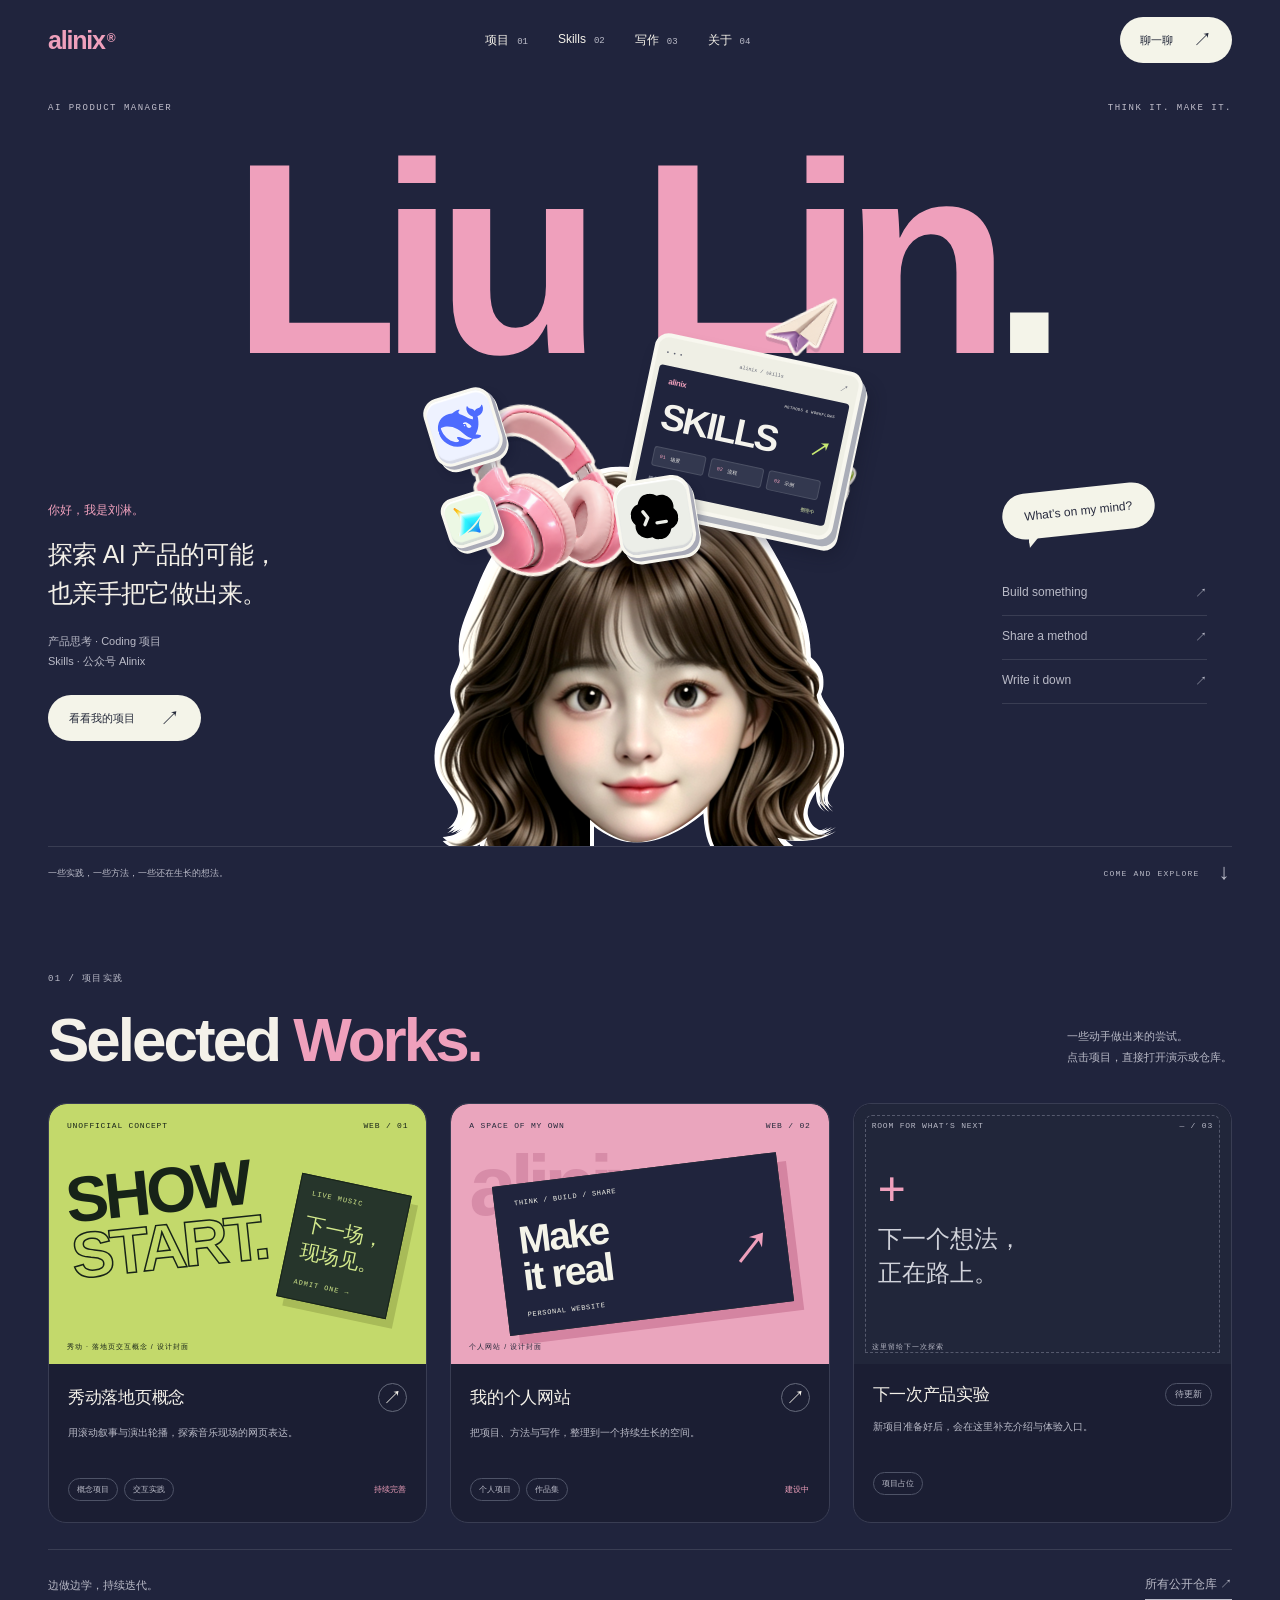
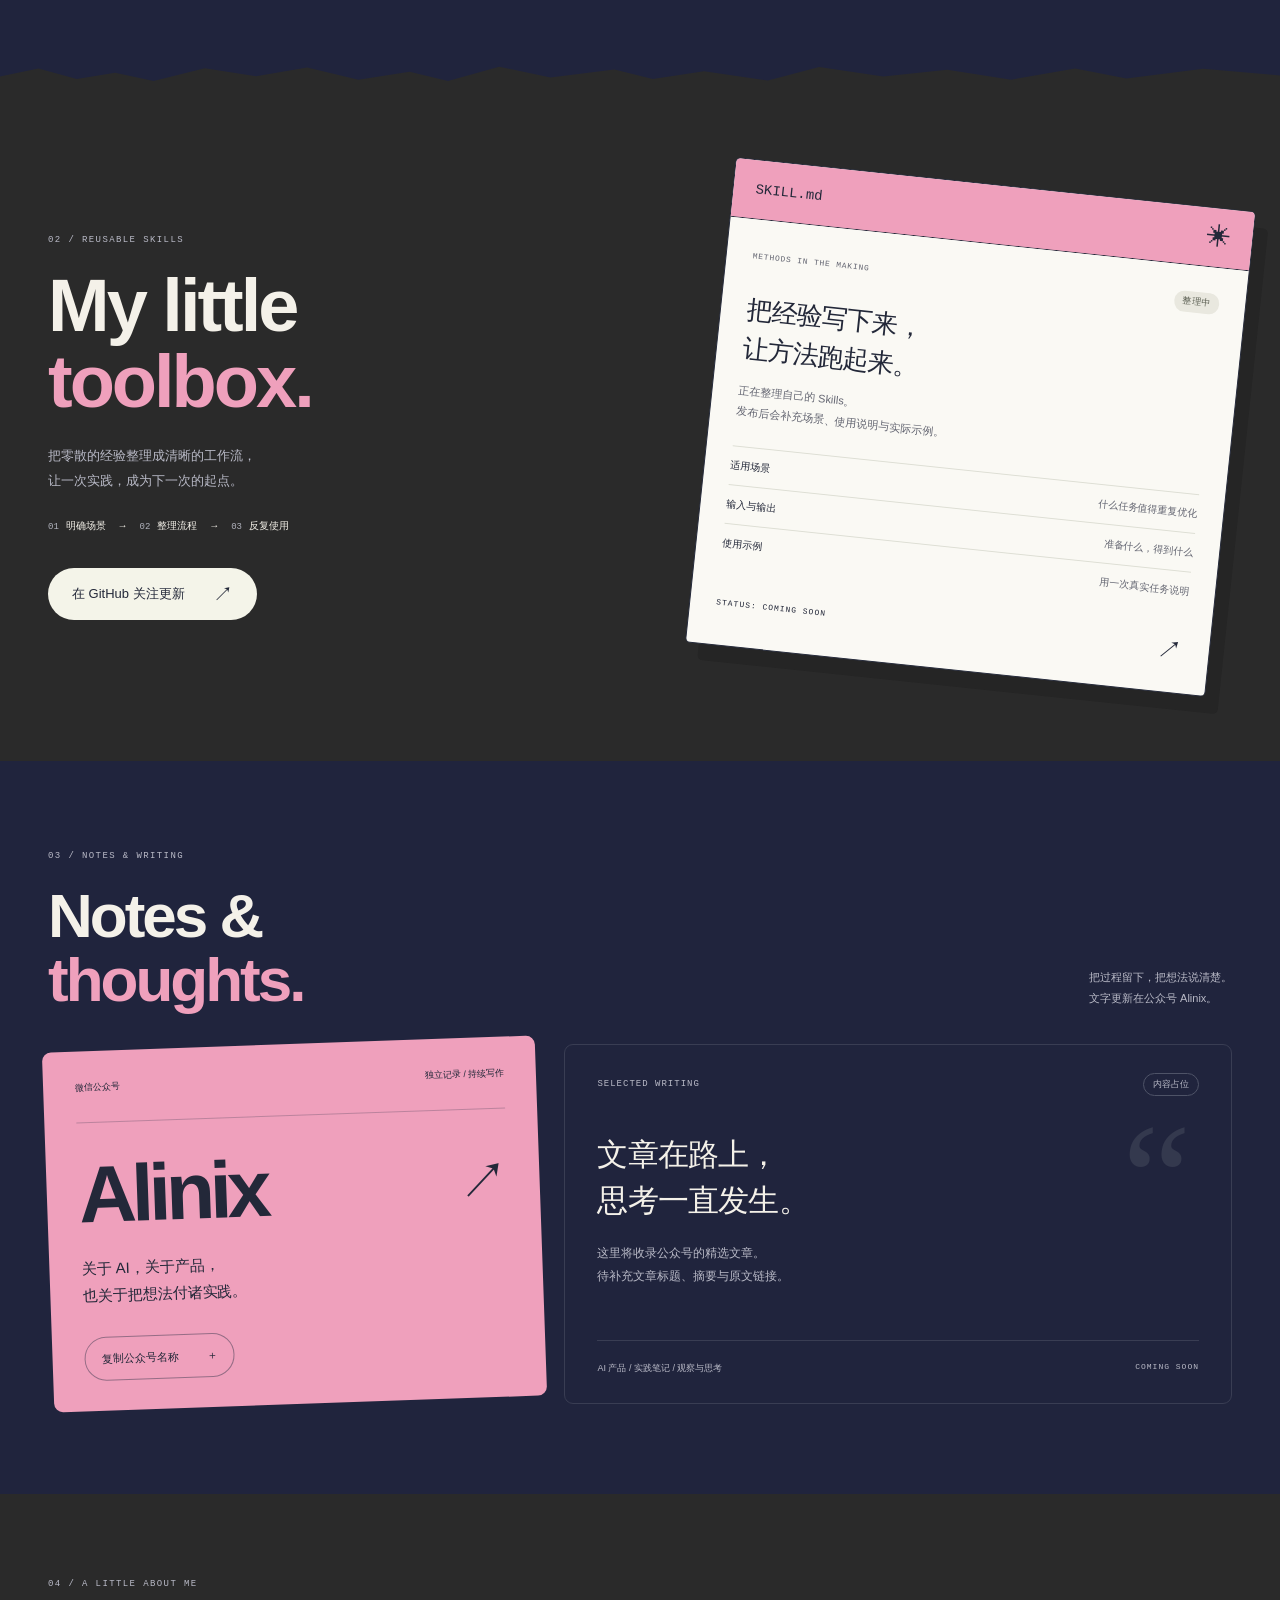
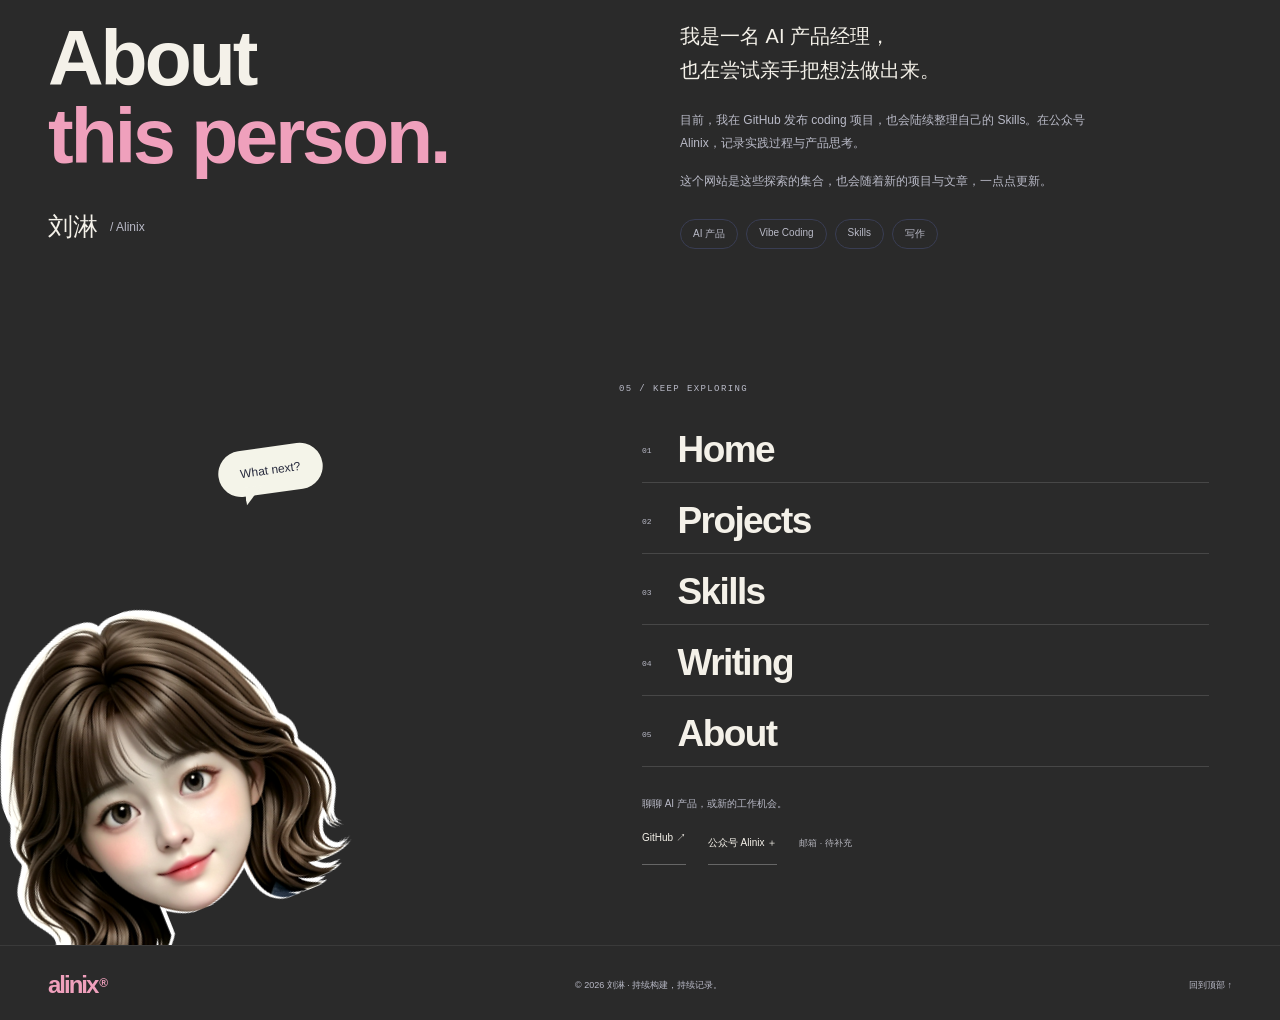
==== commit fb36e403: "Move left collage outward and remove Doubao icon" ====
--- a/index.html
+++ b/index.html
@@ -30,13 +30,12 @@
         <h1 class="portrait-name" lang="en">Liu Lin<span class="name-period">.</span></h1>
         <div class="hero-side hero-side-left"><span class="pink intro-label">你好，我是刘淋。</span><h2>探索 AI 产品的可能，<br>也亲手把它做出来。</h2><p>产品思考 · Coding 项目<br>Skills · 公众号 Alinix</p><a class="button button-cream" href="#projects">看看我的项目 <span>↗</span></a></div>
         <div class="head-composition">
-          <div class="icon-crown" aria-label="DeepSeek、Codex、即梦和豆包的工具图标拼贴">
+          <div class="icon-crown" aria-label="DeepSeek、Codex 和即梦的工具图标拼贴">
             <img class="crown-accessories" src="assets/collage-accessories.png" alt="" aria-hidden="true">
             <img class="crown-headphones" src="assets/collage-accessories.png" alt="" aria-hidden="true">
             <span class="app-object deepseek-object" title="DeepSeek"><img src="assets/icons/deepseek-color.svg" alt="DeepSeek"></span>
             <span class="app-object codex-object" title="Codex"><img src="assets/icons/codex.svg" alt="Codex"></span>
             <span class="app-object jimeng-object" title="即梦"><img src="assets/icons/jimeng-color.svg" alt="即梦"></span>
-            <span class="app-object doubao-object" title="豆包"><img src="assets/icons/doubao-color.svg" alt="豆包"></span>
             <a class="mini-skills-site" href="#skills" aria-label="查看我的 Skills，内容整理中"><div class="skills-browser-bar"><span>● ● ●</span><span>alinix / skills</span><span>↗</span></div><div class="skills-mini-page"><div class="skills-mini-nav"><span>alinix</span><span>METHODS &amp; WORKFLOWS</span></div><strong>SKILLS<span>↗</span></strong><div class="skills-mini-grid"><span><i>01</i>场景</span><span><i>02</i>流程</span><span><i>03</i>示例</span></div><div class="skills-mini-footer"><span>把方法，变成工具。</span><span>整理中</span></div></div></a>
           </div>
           <div class="portrait-slot"><img class="portrait-image" src="assets/head-warm.svg" alt="刘淋的个人头像" fetchpriority="high" width="840" height="848"></div>
--- a/styles.css
+++ b/styles.css
@@ -49,6 +49,7 @@
 
 
 /* Published-site refinements. */
+.crown-headphones,.deepseek-object,.codex-object,.jimeng-object{translate:-55px 12px}
 .portrait-slot,.footer-portrait{cursor:default}
 .project-card{overflow:hidden}
 .article-placeholder{isolation:isolate}
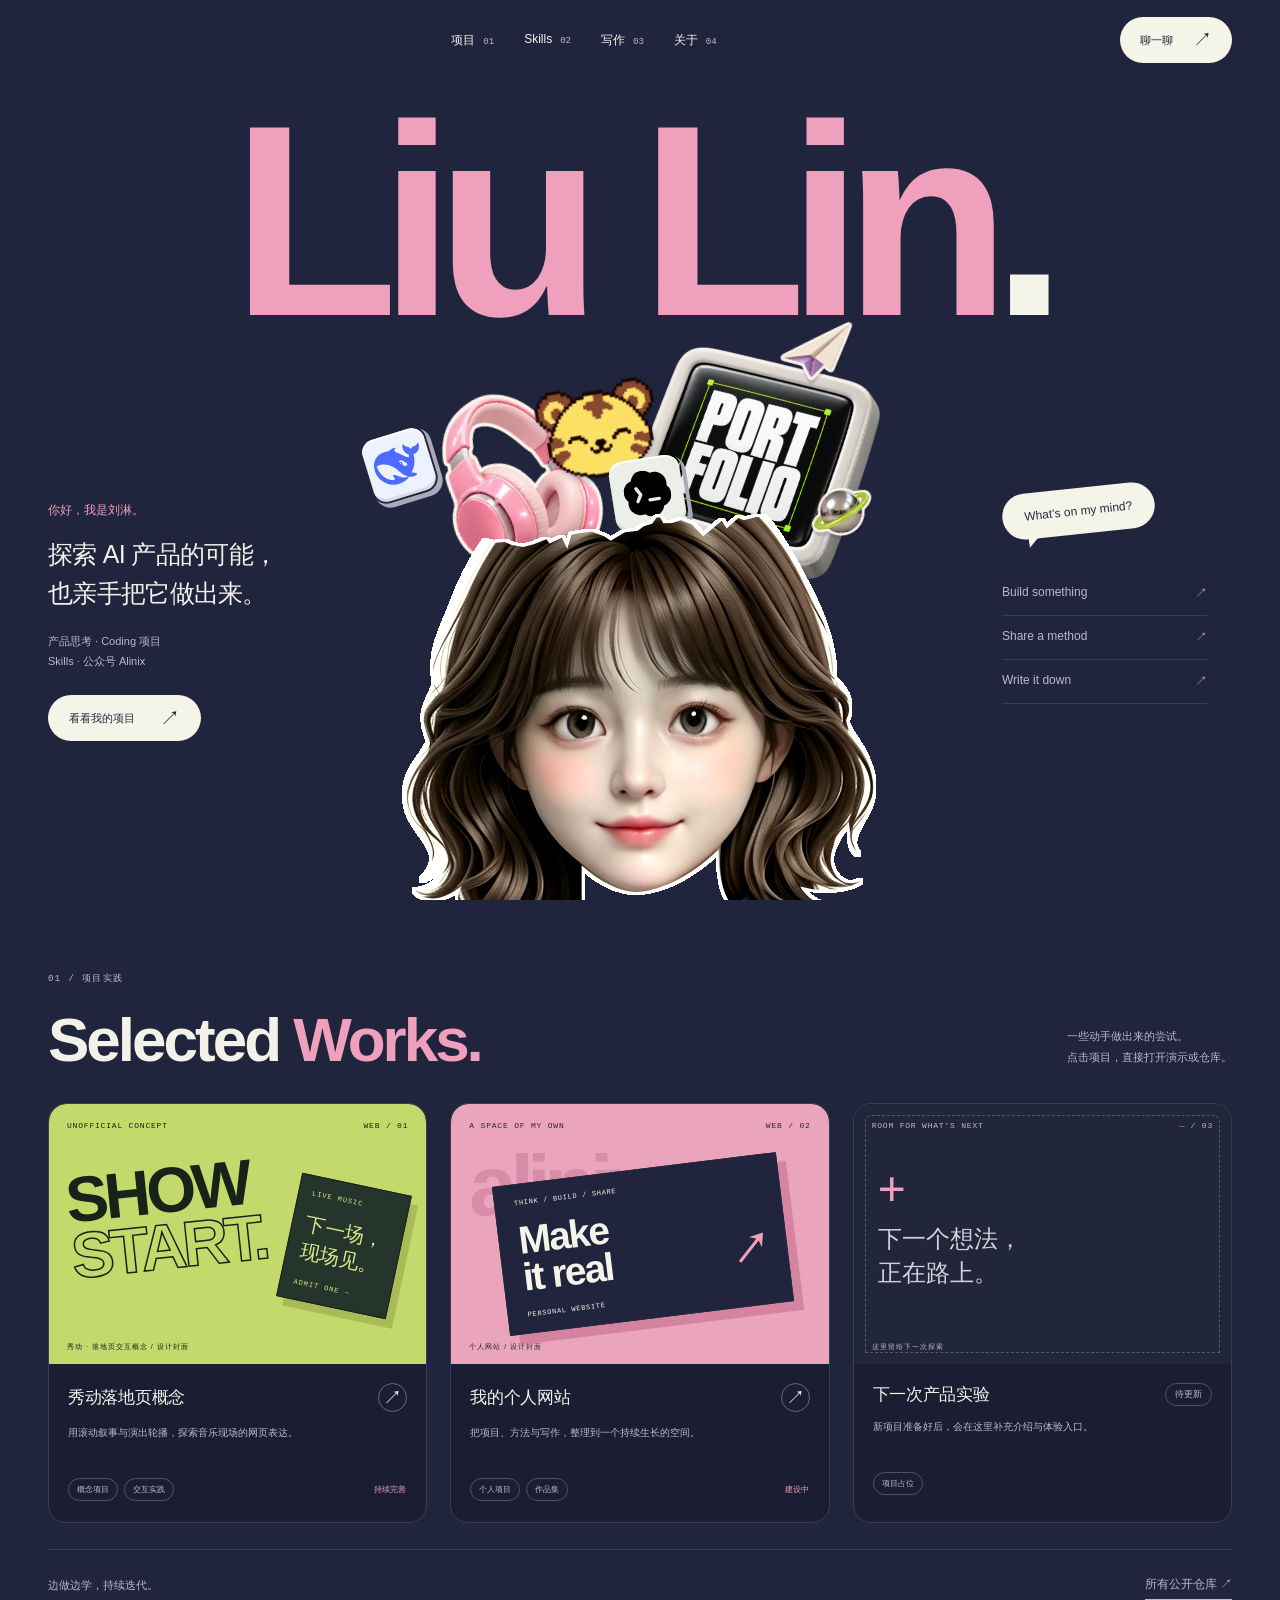
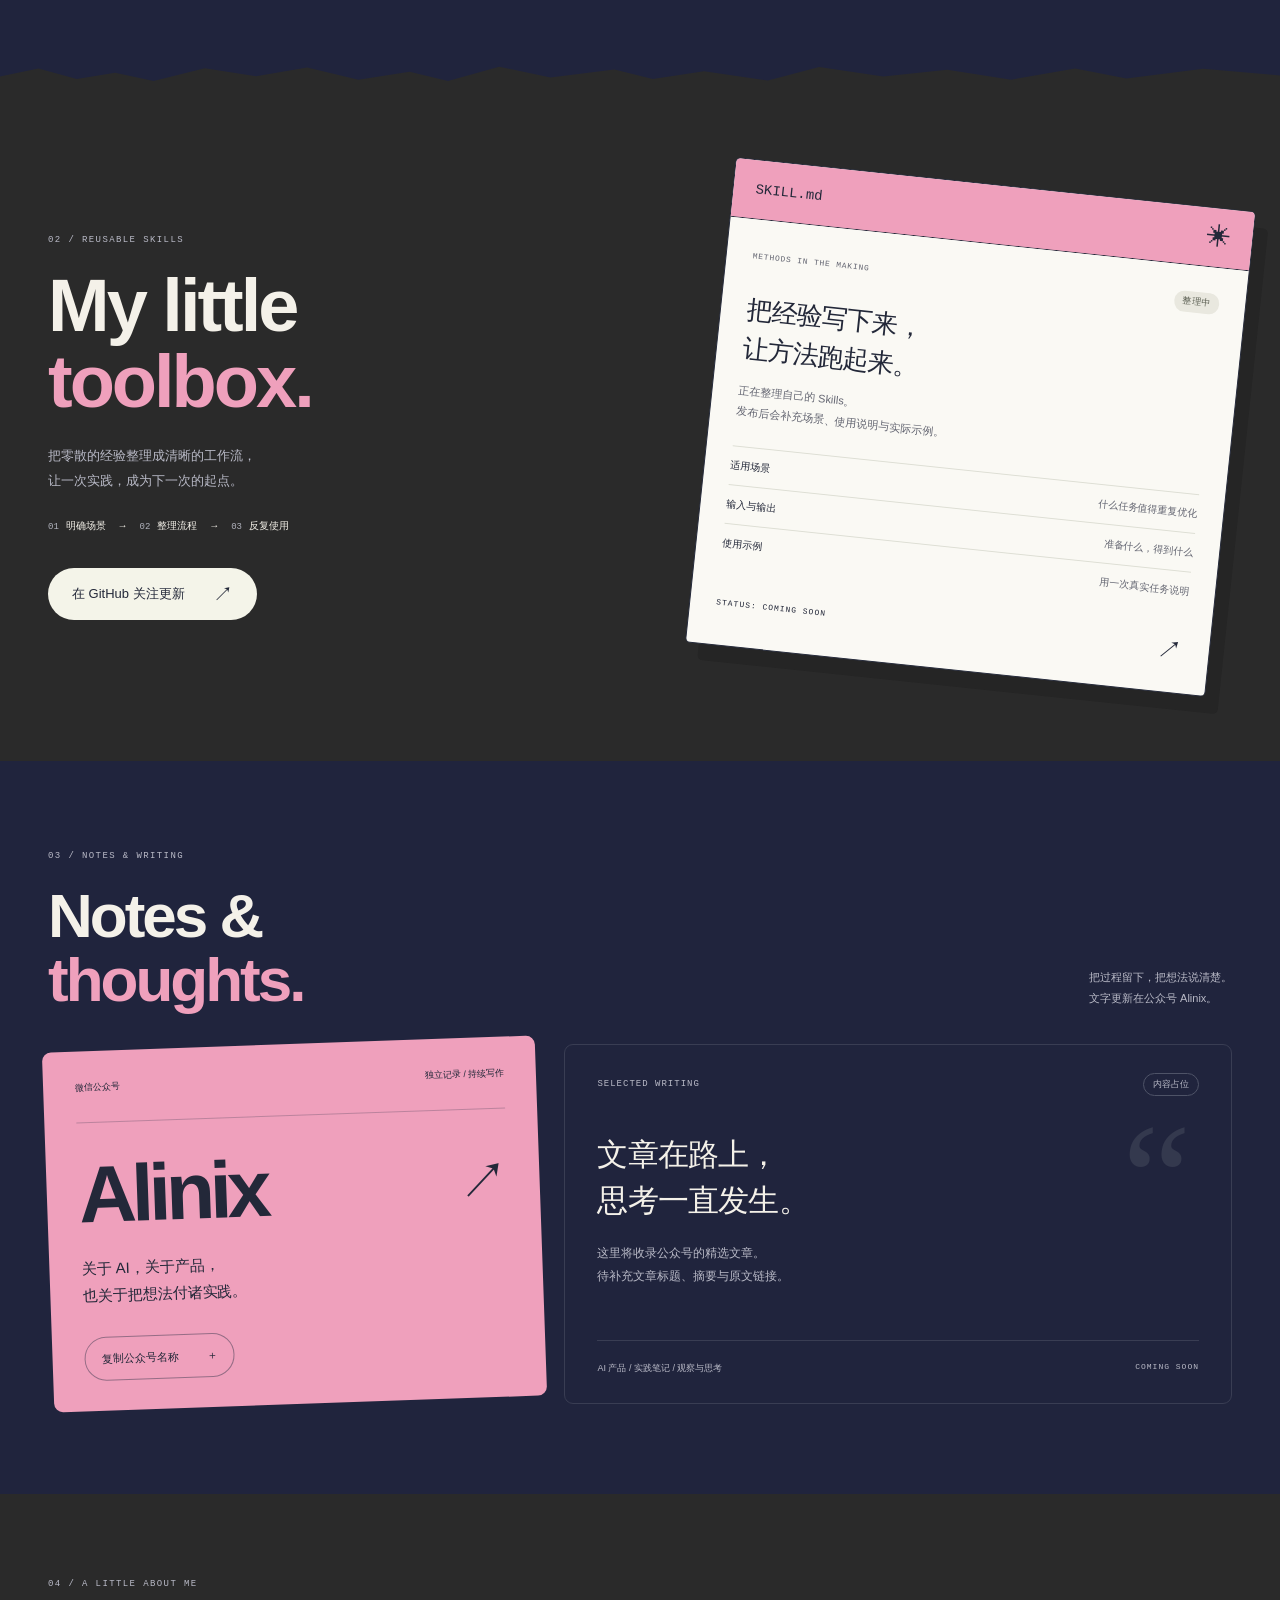
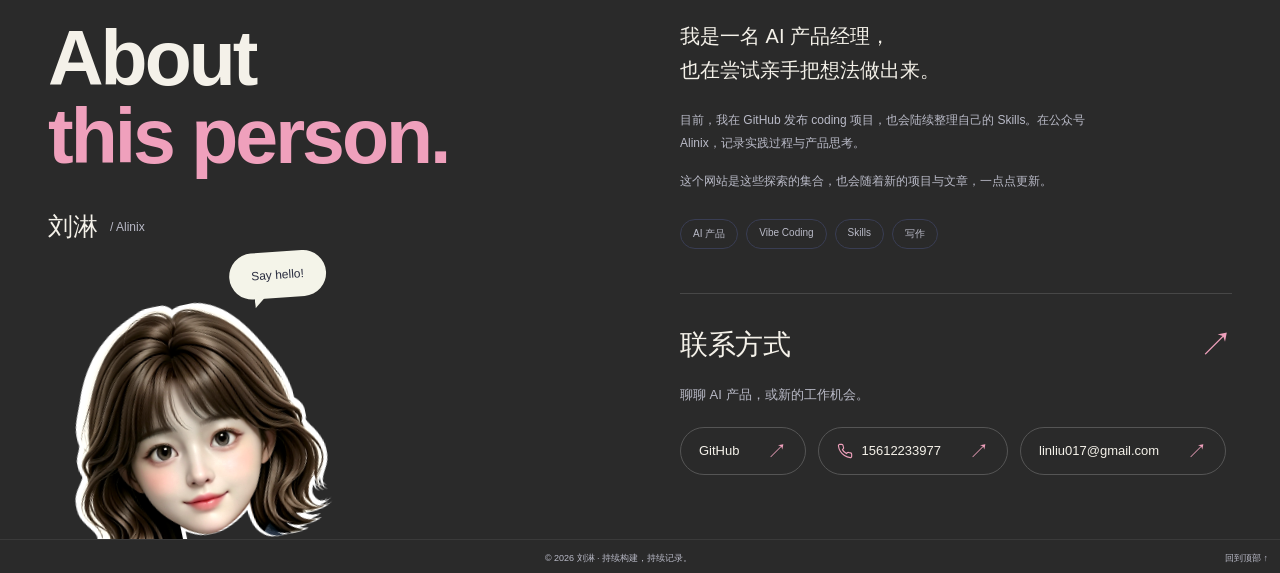
==== commit dcfde3bf: "Refine portfolio hero collage and contact section" ====
--- a/index.html
+++ b/index.html
@@ -10,9 +10,25 @@
   <script src="script.js" defer></script>
 </head>
 <body class="has-portrait">
+  <svg class="collage-filter-defs" xmlns="http://www.w3.org/2000/svg" aria-hidden="true" focusable="false">
+    <defs>
+      <filter id="collage-outline" x="-15%" y="-15%" width="130%" height="140%" color-interpolation-filters="sRGB">
+        <feComponentTransfer in="SourceAlpha" result="solid-shape">
+          <feFuncA type="discrete" tableValues="0 1"></feFuncA>
+        </feComponentTransfer>
+        <feMorphology in="solid-shape" operator="dilate" radius="3" result="expanded-shape"></feMorphology>
+        <feFlood flood-color="#ffffff" result="outline-color"></feFlood>
+        <feComposite in="outline-color" in2="expanded-shape" operator="in" result="outline"></feComposite>
+        <feMerge>
+          <feMergeNode in="outline"></feMergeNode>
+          <feMergeNode in="SourceGraphic"></feMergeNode>
+        </feMerge>
+      </filter>
+    </defs>
+  </svg>
   <a class="skip-link" href="#projects">跳到项目</a>
   <header class="site-header">
-    <a class="brand" href="#home" aria-label="Alinix 首页">alinix<span class="brand-dot">®</span><span class="brand-name">刘淋</span></a>
+    <a class="brand" href="#home" aria-label="Alinix 首页"><span class="brand-name">刘淋</span></a>
     <nav aria-label="主导航" id="main-nav">
       <a href="#projects">项目<span>01</span></a>
       <a href="#skills">Skills<span>02</span></a>
@@ -26,7 +42,7 @@
   <main>
     <section class="portrait-hero" id="home" data-screen-label="01 头像拼贴首屏">
       <div class="section-wrap hero-stage">
-        <div class="hero-name-row"><span>AI PRODUCT MANAGER</span><span>THINK IT. MAKE IT.</span></div>
+        <!-- <div class="hero-name-row"><span>AI PRODUCT MANAGER</span><span>THINK IT. MAKE IT.</span></div> -->
         <h1 class="portrait-name" lang="en">Liu Lin<span class="name-period">.</span></h1>
         <div class="hero-side hero-side-left"><span class="pink intro-label">你好，我是刘淋。</span><h2>探索 AI 产品的可能，<br>也亲手把它做出来。</h2><p>产品思考 · Coding 项目<br>Skills · 公众号 Alinix</p><a class="button button-cream" href="#projects">看看我的项目 <span>↗</span></a></div>
         <div class="head-composition">
@@ -35,13 +51,14 @@
             <img class="crown-headphones" src="assets/collage-accessories.png" alt="" aria-hidden="true">
             <span class="app-object deepseek-object" title="DeepSeek"><img src="assets/icons/deepseek-color.svg" alt="DeepSeek"></span>
             <span class="app-object codex-object" title="Codex"><img src="assets/icons/codex.svg" alt="Codex"></span>
-            <span class="app-object jimeng-object" title="即梦"><img src="assets/icons/jimeng-color.svg" alt="即梦"></span>
-            <a class="mini-skills-site" href="#skills" aria-label="查看我的 Skills，内容整理中"><div class="skills-browser-bar"><span>● ● ●</span><span>alinix / skills</span><span>↗</span></div><div class="skills-mini-page"><div class="skills-mini-nav"><span>alinix</span><span>METHODS &amp; WORKFLOWS</span></div><strong>SKILLS<span>↗</span></strong><div class="skills-mini-grid"><span><i>01</i>场景</span><span><i>02</i>流程</span><span><i>03</i>示例</span></div><div class="skills-mini-footer"><span>把方法，变成工具。</span><span>整理中</span></div></div></a>
+            <!-- <span class="app-object jimeng-object" title="即梦"><img src="assets/icons/jimeng-color.svg" alt="即梦"></span> -->
+            <img class="tiger-sticker" src="assets/exec-bb41218e-6822-42c4-af1d-2a1120699fe3_副本.png" alt="像素小老虎贴纸" width="1280" height="1280">
+            <a class="portfolio-screen" href="#projects" aria-label="查看我的作品"><img src="assets/portfolio-screen.png" alt="PORT FOLIO 立体作品集屏幕" width="1024" height="1024"></a>
           </div>
           <div class="portrait-slot"><img class="portrait-image" src="assets/head-warm.svg" alt="刘淋的个人头像" fetchpriority="high" width="840" height="848"></div>
         </div>
         <div class="hero-side hero-side-right"><div class="speech-bubble">What’s on my mind?</div><div class="mind-links"><a href="#projects">Build something <span>↗</span></a><a href="#skills">Share a method <span>↗</span></a><a href="#writing">Write it down <span>↗</span></a></div></div>
-        <div class="hero-bottom"><span>一些实践，一些方法，一些还在生长的想法。</span><a href="#projects">COME AND EXPLORE <span>↓</span></a></div>
+        <!-- <div class="hero-bottom"><span>一些实践，一些方法，一些还在生长的想法。</span><a href="#projects">COME AND EXPLORE <span>↓</span></a></div> -->
       </div>
     </section>
 
@@ -70,16 +87,36 @@
       <div class="writing-layout"><div class="publication"><div class="publication-top"><span>微信公众号</span><span>独立记录 / 持续写作</span></div><strong>Alinix<span>↗</span></strong><p>关于 AI，关于产品，<br>也关于把想法付诸实践。</p><button class="publication-button copy-account" type="button">复制公众号名称 <span>＋</span></button></div><div class="article-placeholder"><div class="article-top"><span class="tiny-label">SELECTED WRITING</span><span class="pending-label">内容占位</span></div><div class="article-content"><span class="article-symbol" aria-hidden="true">“</span><h3>文章在路上，<br>思考一直发生。</h3><p>这里将收录公众号的精选文章。<br>待补充文章标题、摘要与原文链接。</p></div><div class="article-bottom"><span>AI 产品 / 实践笔记 / 观察与思考</span><span>COMING SOON</span></div></div></div>
     </section>
 
-    <section class="about section-wrap section-space" id="about" data-screen-label="05 关于我"><p class="section-kicker">04 / A LITTLE ABOUT ME</p><div class="about-layout"><div><h2>About<br><span class="pink">this person.</span></h2><div class="name-signature">刘淋 <span>/ Alinix</span></div></div><div class="about-copy"><p class="about-lead">我是一名 AI 产品经理，<br>也在尝试亲手把想法做出来。</p><p>目前，我在 GitHub 发布 coding 项目，也会陆续整理自己的 Skills。在公众号 Alinix，记录实践过程与产品思考。</p><p>这个网站是这些探索的集合，也会随着新的项目与文章，一点点更新。</p><div class="about-tags"><span>AI 产品</span><span>Vibe Coding</span><span>Skills</span><span>写作</span></div></div></div></section>
-
-    <section class="contact directory-section" id="contact" data-screen-label="06 联系与大目录">
-      <div class="section-wrap directory-layout">
-        <div class="directory-person"><div class="speech-bubble">What next?</div><div class="footer-portrait"><img class="footer-portrait-image" src="assets/head-warm.svg" alt="刘淋的个人头像" loading="lazy" width="840" height="848"></div></div>
-        <div class="directory-content"><p class="section-kicker">05 / KEEP EXPLORING</p><nav class="large-directory" aria-label="页尾目录"><a href="#home"><span class="dir-number">01</span><strong>Home</strong><span class="directory-decoration">↗</span></a><a href="#projects"><span class="dir-number">02</span><strong>Projects</strong><span class="directory-decoration">↗</span></a><a href="#skills"><span class="dir-number">03</span><strong>Skills</strong><span class="directory-decoration">✳</span></a><a href="#writing"><span class="dir-number">04</span><strong>Writing</strong><span class="directory-decoration">↗</span></a><a href="#about"><span class="dir-number">05</span><strong>About</strong><span class="directory-decoration">↗</span></a></nav><div class="directory-contact"><p>聊聊 AI 产品，或新的工作机会。</p><div class="contact-links"><a href="https://github.com/linliu017-art" target="_blank" rel="noopener noreferrer">GitHub ↗</a><button class="copy-account" type="button">公众号 Alinix ＋</button><span class="contact-pending">邮箱 · 待补充</span></div></div></div>
+    <section class="about section-wrap section-space" id="about" data-screen-label="05 关于我与联系方式">
+      <p class="section-kicker">04 / A LITTLE ABOUT ME</p>
+      <div class="about-layout">
+        <div class="about-person">
+          <h2>About<br><span class="pink">this person.</span></h2>
+          <div class="name-signature">刘淋 <span>/ Alinix</span></div>
+          <div class="about-portrait">
+            <div class="speech-bubble">Say hello!</div>
+            <img class="footer-portrait-image" src="assets/head-warm.svg" alt="刘淋的个人头像" loading="lazy" width="840" height="848">
+          </div>
+        </div>
+        <div class="about-copy">
+          <p class="about-lead">我是一名 AI 产品经理，<br>也在尝试亲手把想法做出来。</p>
+          <p>目前，我在 GitHub 发布 coding 项目，也会陆续整理自己的 Skills。在公众号 Alinix，记录实践过程与产品思考。</p>
+          <p>这个网站是这些探索的集合，也会随着新的项目与文章，一点点更新。</p>
+          <div class="about-tags"><span>AI 产品</span><span>Vibe Coding</span><span>Skills</span><span>写作</span></div>
+          <div class="about-contact" id="contact" aria-labelledby="contact-title">
+            <h3 id="contact-title">联系方式 <span aria-hidden="true">↗</span></h3>
+            <p>聊聊 AI 产品，或新的工作机会。</p>
+            <div class="contact-links">
+              <a href="https://github.com/linliu017-art" target="_blank" rel="noopener noreferrer">GitHub <span aria-hidden="true">↗</span></a>
+              <a href="tel:15612233977"><span class="phone-label"><svg class="phone-icon" xmlns="http://www.w3.org/2000/svg" width="16" height="16" viewBox="0 0 24 24" fill="none" stroke="currentColor" stroke-width="1.7" stroke-linecap="round" stroke-linejoin="round" aria-hidden="true"><path d="M22 16.92v3a2 2 0 0 1-2.18 2 19.79 19.79 0 0 1-8.63-3.07 19.5 19.5 0 0 1-6-6 19.79 19.79 0 0 1-3.07-8.67A2 2 0 0 1 4.11 2h3a2 2 0 0 1 2 1.72c.13.96.36 1.9.69 2.8a2 2 0 0 1-.45 2.11L8.09 9.9a16 16 0 0 0 6 6l1.27-1.27a2 2 0 0 1 2.11-.45c.9.33 1.84.56 2.8.69A2 2 0 0 1 22 16.92z"></path></svg>15612233977</span> <span aria-hidden="true">↗</span></a>
+              <a href="mailto:linliu017@gmail.com">linliu017@gmail.com <span aria-hidden="true">↗</span></a>
+            </div>
+          </div>
+        </div>
       </div>
     </section>
   </main>
-  <footer class="site-footer section-wrap"><a class="brand" href="#home">alinix<span class="brand-dot">®</span></a><span>© 2026 刘淋 · 持续构建，持续记录。</span><a href="#home">回到顶部 ↑</a></footer>
+  <footer class="site-footer section-wrap"><a class="brand" href="#home"></a><span>© 2026 刘淋 · 持续构建，持续记录。</span><a href="#home">回到顶部 ↑</a></footer>
   <div class="toast" role="status" aria-live="polite"></div>
 </body>
 </html>
--- a/styles.css
+++ b/styles.css
@@ -12,7 +12,7 @@
 
 /* v2.css */
 :root{--bg:#20243d;--bg-deep:#1c2037;--pink:#efa0bc;--line:#393d53;--paper:#f4f4e9;--muted:#b9bac7}
-.site-header{background:transparent;border:0;height:80px;position:absolute;top:0;left:0;right:0;padding:0 48px}.site-header .brand{font-size:25px;color:var(--pink);letter-spacing:-1.2px}.site-header .brand-name{display:none}.site-header nav{gap:30px}.site-header nav a{font-size:12px}.header-contact{padding:10px 20px;font-size:11px;gap:20px}.section-wrap{width:min(1240px,calc(100% - 96px))}.portrait-hero{overflow:hidden;position:relative}.hero-stage{height:900px;position:relative;padding-top:103px;isolation:isolate}.hero-name-row{display:flex;align-items:center;justify-content:space-between;font:9px var(--mono);letter-spacing:1.5px;color:#c0becb}.portrait-name{font-family:"Helvetica Neue",var(--sans);font-weight:800;letter-spacing:-.07em;font-size:clamp(120px,21.3vw,300px);line-height:1.04;color:var(--pink);margin:4px 0 0;white-space:nowrap;text-align:center;position:relative;z-index:0}.name-period{color:var(--paper)}.head-composition{position:absolute;top:235px;left:50%;transform:translateX(-50%);height:620px;width:650px;z-index:2;pointer-events:none}.object-crown{position:absolute;width:660px;height:440px;object-fit:contain;top:-40px;left:-5px;z-index:4;pointer-events:none;filter:drop-shadow(0 8px 0 #10142622)}.portrait-slot{position:absolute;left:50%;transform:translateX(-50%);top:237px;width:330px;height:415px;display:block;cursor:pointer;pointer-events:auto;z-index:2}.placeholder-head{width:100%;height:100%;display:flex;align-items:center;justify-content:center;flex-direction:column;background:#353950;color:#eeece4;border:5px solid var(--paper);outline:1px solid #51546c;border-radius:46% 46% 41% 41% / 41% 41% 54% 54%;box-shadow:0 10px 30px #11142633;position:relative}.placeholder-head:before,.placeholder-head:after{content:"";position:absolute;width:27px;height:61px;background:#353950;top:43%;border:5px solid var(--paper);z-index:-1}.placeholder-head:before{left:-21px;transform:rotate(-8deg);border-radius:50% 15% 15% 50%}.placeholder-head:after{right:-21px;transform:rotate(8deg);border-radius:15% 50% 50% 15%}.photo-symbol{font-size:42px;font-weight:200;color:var(--pink);margin-bottom:13px}.placeholder-head strong{font-size:23px;font-weight:500;letter-spacing:2px}.placeholder-head small{font-size:11px;color:#c0c2cf;margin-top:14px}.photo-slot-note{font-size:10px;border:1px solid #707489;border-radius:20px;padding:8px 13px;margin-top:25px}.portrait-image{width:100%;height:100%;object-fit:contain;object-position:bottom;filter:drop-shadow(4px 0 0 white) drop-shadow(-4px 0 0 white) drop-shadow(0 -4px 0 white);position:absolute;inset:0}.portrait-image[hidden],.footer-portrait-image[hidden],.placeholder-head[hidden],.footer-photo-placeholder[hidden]{display:none}.has-portrait .portrait-slot{width:420px;height:450px;top:202px}.hero-side{position:absolute;z-index:5}.hero-side-left{left:0;top:500px;width:290px}.intro-label{font-size:12px}.hero-side-left h2{font-size:25px;letter-spacing:-.7px;line-height:1.55;margin-top:16px;font-weight:500}.hero-side-left p{font-size:11px;line-height:1.9;color:var(--muted);margin:18px 0 23px}.button-cream{background:var(--paper);color:var(--ink);font-size:11px;gap:25px;padding:13px 21px}.button-cream:hover{background:var(--pink)}.hero-side-right{right:0;top:488px;width:230px}.speech-bubble{background:var(--paper);color:#282b3e;border-radius:40px;display:inline-block;padding:16px 22px;font-size:12px;position:relative;transform:rotate(-6deg)}.speech-bubble:after{content:"";position:absolute;bottom:-9px;left:24px;width:18px;height:18px;background:var(--paper);clip-path:polygon(0 0,100% 0,0 100%)}.mind-links{display:flex;flex-direction:column;gap:0;margin-top:38px;max-width:205px}.mind-links a{font-size:12px;display:flex;justify-content:space-between;padding:13px 0;border-bottom:1px solid var(--line);color:var(--muted)}.mind-links a:hover{color:var(--pink)}.floating-sticker{position:absolute;z-index:5;box-shadow:0 7px 0 #11152633}.sticker-skill{right:92px;top:360px;background:#c5c2ef;color:#242540;transform:rotate(13deg);padding:13px 19px;border:3px solid var(--paper);border-radius:17px;display:flex;align-items:center;gap:10px;font-size:35px}.sticker-skill>span{font:700 12px var(--mono)}.sticker-skill small{font:9px var(--sans);display:inline-block;margin-top:5px}.sticker-note{left:100px;top:368px;background:var(--pink);padding:16px 18px;border:3px solid var(--paper);display:flex;flex-direction:column;transform:rotate(-13deg);gap:3px;color:var(--ink)}.sticker-note>span{font-size:29px;letter-spacing:-2px;font-weight:750}.sticker-note>small{font:7px var(--mono)}.hero-stage>.hero-bottom{position:absolute;bottom:0;left:0;right:0;margin:0;height:54px;background:var(--bg);z-index:7;font-size:9px;padding:0;display:flex;align-items:center}.hero-bottom>a{font-size:8px}.hero-stage>.hero-bottom:before{content:"";position:absolute;inset:0 -60px;background:var(--bg);z-index:-1}.projects{padding-top:72px;padding-bottom:60px;border-top:0}.section-heading h2,.skills h2,.writing h2,.about h2{font-family:"Helvetica Neue",var(--sans);font-size:62px;letter-spacing:-3px;font-weight:650;line-height:1.02}.section-kicker{font-size:9px;letter-spacing:1.4px}.section-heading{margin-bottom:32px}.section-description{font-size:11px}.project-cover{aspect-ratio:1.45;border-radius:18px 18px 0 0}.project-card{background:#1b1e33;border:1px solid var(--line);border-radius:18px;transition:transform .25s}.project-card[href]:hover{transform:translateY(-7px)}.project-card[href]:hover .project-cover{transform:none}.project-info{padding:19px 19px 21px}.project-title h3{font-size:17px}.project-info p{font-size:10px;min-height:36px}.project-tags>span{font-size:8px}.showstart-cover>strong{font-size:64px;margin:8px 19px}.showstart-ticket{top:79px;width:112px;padding:13px;right:26px}.showstart-ticket b{font-size:20px}.showstart-ticket>span{font-size:7px}.cover-caption{font-size:7px;bottom:12px}.portfolio-window{top:65px;padding:14px 19px;gap:15px}.portfolio-window strong{font-size:39px}.portfolio-cover-name{top:32px}.next-cover{border:0;border-radius:18px 18px 0 0;outline:1px dashed #55596d;outline-offset:-12px}.next-cover-title{font-size:24px}.placeholder-plus{margin:18px 24px 9px}.section-footnote{margin-top:26px}.skills{background:#2a2a2a;color:var(--text);padding-top:95px;padding-bottom:90px;position:relative;margin-top:28px}.skills:before{content:"";height:28px;left:0;right:0;top:-27px;position:absolute;background:#2a2a2a;clip-path:polygon(0 54%,3% 25%,6% 63%,9% 40%,12% 70%,16% 24%,20% 53%,24% 22%,28% 65%,32% 37%,35% 70%,39% 19%,43% 57%,48% 29%,51% 63%,55% 35%,60% 68%,64% 20%,69% 54%,74% 30%,79% 65%,84% 25%,88% 61%,94% 26%,100% 50%,100% 100%,0 100%)}.skills .section-kicker{color:var(--muted)}.skills h2{font-size:74px}.skills .body-copy{color:var(--muted)}.method-steps b{color:#b0b2bc}.method-steps{font-size:10px}.button-dark{background:var(--paper);color:var(--ink)}.skill-document{transform:rotate(6deg);color:var(--ink);box-shadow:14px 16px 0 #1113;border-radius:5px}.document-tab{border-radius:4px 4px 0 0}.writing{padding-top:90px;padding-bottom:90px}.writing-layout{grid-template-columns:.85fr 1.15fr}.publication{border-radius:9px;transform:rotate(-2deg)}.article-placeholder{border-radius:9px}.publication>strong{font-size:80px}.writing h2{line-height:1.03}.about{padding-top:85px;padding-bottom:85px;background:#2a2a2a;width:100%;padding-left:max(48px,calc((100% - 1240px)/2));padding-right:max(48px,calc((100% - 1240px)/2));border:0}.about h2{font-size:77px}.about-layout{margin-top:30px;gap:80px}.about-copy .about-lead{font-size:20px}.about-copy>p{font-size:12px}.contact.directory-section{background:#2a2a2a;color:var(--text);padding-top:50px;padding-bottom:80px;overflow:hidden}.directory-layout{display:grid;grid-template-columns:1fr 1.2fr;gap:60px;align-items:end}.directory-person{position:relative;min-height:430px}.directory-person>.speech-bubble{position:absolute;top:12px;left:170px;transform:rotate(-8deg);font-size:12px}.footer-portrait{position:absolute;bottom:-90px;left:-70px;width:350px;height:350px;transform:rotate(-22deg);display:block;cursor:pointer}.footer-photo-placeholder{height:100%;width:100%;border:5px solid var(--paper);background:#3b3b3b;display:flex;justify-content:center;align-items:center;flex-direction:column;border-radius:46% 46% 42% 42%;font-size:31px;line-height:1.45;color:var(--muted)}.footer-photo-placeholder>span{font-size:22px;color:var(--pink);margin-top:18px}.footer-portrait-image{width:100%;height:100%;object-fit:contain;filter:drop-shadow(4px 0 0 white) drop-shadow(-4px 0 0 white) drop-shadow(0 -4px 0 white)}.large-directory{display:flex;flex-direction:column;gap:5px}.large-directory>a{display:flex;gap:26px;align-items:center;border-radius:60px;padding:12px 23px;min-height:65px;position:relative;transition:background .2s,color .2s}.large-directory>a:after{content:"";position:absolute;left:23px;right:23px;bottom:0;height:1px;background:#474747}.large-directory>a:hover{background:var(--paper);color:var(--pink);transform:rotate(-1deg)}.large-directory>a:hover:after{display:none}.dir-number{font:8px var(--mono);color:var(--muted)}.large-directory strong{font:600 37px "Helvetica Neue",var(--sans);letter-spacing:-1.6px}.directory-decoration{margin-left:auto;font-size:31px;color:var(--pink);opacity:0;transform:rotate(12deg)}.large-directory>a:hover .directory-decoration{opacity:1}.directory-contact{margin:30px 23px 0}.directory-contact>p{font-size:10px;color:var(--muted)}.directory-contact .contact-links{gap:22px}.contact-links>a,.contact-links>button{color:var(--text);font-size:10px;border-bottom:1px solid #666}.contact-pending{color:#b6b6be;font-size:9px}.site-footer{background:#2a2a2a;width:100%;padding-left:48px;padding-right:48px;border-top:1px solid #3a3a3a}.site-footer .brand{color:var(--pink)}.large-directory a:focus-visible{outline-color:var(--pink)}
+.site-header{background:transparent;border:0;height:80px;position:absolute;top:0;left:0;right:0;padding:0 48px}.site-header .brand{font-size:25px;color:var(--pink);letter-spacing:-1.2px}.site-header .brand-name{display:none}.site-header nav{gap:30px}.site-header nav a{font-size:12px}.header-contact{padding:10px 20px;font-size:11px;gap:20px}.section-wrap{width:min(1240px,calc(100% - 96px))}.portrait-hero{overflow:hidden;position:relative}.hero-stage{height:900px;position:relative;padding-top:103px;isolation:isolate}.hero-name-row{display:flex;align-items:center;justify-content:space-between;font:9px var(--mono);letter-spacing:1.5px;color:#c0becb}.portrait-name{font-family:"Helvetica Neue",var(--sans);font-weight:800;letter-spacing:-.07em;font-size:clamp(120px,21.3vw,300px);line-height:1.04;color:var(--pink);margin:4px 0 0;white-space:nowrap;text-align:center;position:relative;z-index:0}.name-period{color:var(--paper)}.head-composition{position:absolute;top:235px;left:50%;transform:translateX(-50%);height:620px;width:650px;z-index:2;pointer-events:none}.object-crown{position:absolute;width:660px;height:440px;object-fit:contain;top:-40px;left:-5px;z-index:4;pointer-events:none;filter:drop-shadow(0 8px 0 #10142622)}.portrait-slot{position:absolute;left:50%;transform:translateX(-50%);top:237px;width:330px;height:415px;display:block;cursor:pointer;pointer-events:auto;z-index:2}.placeholder-head{width:100%;height:100%;display:flex;align-items:center;justify-content:center;flex-direction:column;background:#353950;color:#eeece4;border:5px solid var(--paper);outline:1px solid #51546c;border-radius:46% 46% 41% 41% / 41% 41% 54% 54%;box-shadow:0 10px 30px #11142633;position:relative}.placeholder-head:before,.placeholder-head:after{content:"";position:absolute;width:27px;height:61px;background:#353950;top:43%;border:5px solid var(--paper);z-index:-1}.placeholder-head:before{left:-21px;transform:rotate(-8deg);border-radius:50% 15% 15% 50%}.placeholder-head:after{right:-21px;transform:rotate(8deg);border-radius:15% 50% 50% 15%}.photo-symbol{font-size:42px;font-weight:200;color:var(--pink);margin-bottom:13px}.placeholder-head strong{font-size:23px;font-weight:500;letter-spacing:2px}.placeholder-head small{font-size:11px;color:#c0c2cf;margin-top:14px}.photo-slot-note{font-size:10px;border:1px solid #707489;border-radius:20px;padding:8px 13px;margin-top:25px}.portrait-image{width:100%;height:100%;object-fit:contain;object-position:bottom;filter:drop-shadow(4px 0 0 white) drop-shadow(-4px 0 0 white) drop-shadow(0 -4px 0 white);position:absolute;inset:0}.portrait-image[hidden],.footer-portrait-image[hidden],.placeholder-head[hidden],.footer-photo-placeholder[hidden]{display:none}.has-portrait .portrait-slot{width:420px;height:450px;top:202px}.hero-side{position:absolute;z-index:5}.hero-side-left{left:0;top:500px;width:290px}.intro-label{font-size:12px}.hero-side-left h2{font-size:25px;letter-spacing:-.7px;line-height:1.55;margin-top:16px;font-weight:500}.hero-side-left p{font-size:11px;line-height:1.9;color:var(--muted);margin:18px 0 23px}.button-cream{background:var(--paper);color:var(--ink);font-size:11px;gap:25px;padding:13px 21px}.button-cream:hover{background:var(--pink)}.hero-side-right{right:0;top:488px;width:230px}.speech-bubble{background:var(--paper);color:#282b3e;border-radius:40px;display:inline-block;padding:16px 22px;font-size:12px;position:relative;transform:rotate(-6deg)}.speech-bubble:after{content:"";position:absolute;bottom:-9px;left:24px;width:18px;height:18px;background:var(--paper);clip-path:polygon(0 0,100% 0,0 100%)}.mind-links{display:flex;flex-direction:column;gap:0;margin-top:38px;max-width:205px}.mind-links a{font-size:12px;display:flex;justify-content:space-between;padding:13px 0;border-bottom:1px solid var(--line);color:var(--muted)}.mind-links a:hover{color:var(--pink)}.floating-sticker{position:absolute;z-index:5;box-shadow:0 7px 0 #11152633}.sticker-skill{right:92px;top:360px;background:#c5c2ef;color:#242540;transform:rotate(13deg);padding:13px 19px;border:3px solid var(--paper);border-radius:17px;display:flex;align-items:center;gap:10px;font-size:35px}.sticker-skill>span{font:700 12px var(--mono)}.sticker-skill small{font:9px var(--sans);display:inline-block;margin-top:5px}.sticker-note{left:100px;top:368px;background:var(--pink);padding:16px 18px;border:3px solid var(--paper);display:flex;flex-direction:column;transform:rotate(-13deg);gap:3px;color:var(--ink)}.sticker-note>span{font-size:29px;letter-spacing:-2px;font-weight:750}.sticker-note>small{font:7px var(--mono)}.hero-stage>.hero-bottom{position:absolute;bottom:0;left:0;right:0;margin:0;height:54px;background:var(--bg);z-index:7;font-size:9px;padding:0;display:flex;align-items:center}.hero-bottom>a{font-size:8px}.hero-stage>.hero-bottom:before{content:"";position:absolute;inset:0 -60px;background:var(--bg);z-index:-1}.projects{padding-top:72px;padding-bottom:60px;border-top:0}.section-heading h2,.skills h2,.writing h2,.about h2{font-family:"Helvetica Neue",var(--sans);font-size:62px;letter-spacing:-3px;font-weight:650;line-height:1.02}.section-kicker{font-size:9px;letter-spacing:1.4px}.section-heading{margin-bottom:32px}.section-description{font-size:11px}.project-cover{aspect-ratio:1.45;border-radius:18px 18px 0 0}.project-card{background:#1b1e33;border:1px solid var(--line);border-radius:18px;transition:transform .25s}.project-card[href]:hover{transform:translateY(-7px)}.project-card[href]:hover .project-cover{transform:none}.project-info{padding:19px 19px 21px}.project-title h3{font-size:17px}.project-info p{font-size:10px;min-height:36px}.project-tags>span{font-size:8px}.showstart-cover>strong{font-size:64px;margin:8px 19px}.showstart-ticket{top:79px;width:112px;padding:13px;right:26px}.showstart-ticket b{font-size:20px}.showstart-ticket>span{font-size:7px}.cover-caption{font-size:7px;bottom:12px}.portfolio-window{top:65px;padding:14px 19px;gap:15px}.portfolio-window strong{font-size:39px}.portfolio-cover-name{top:32px}.next-cover{border:0;border-radius:18px 18px 0 0;outline:1px dashed #55596d;outline-offset:-12px}.next-cover-title{font-size:24px}.placeholder-plus{margin:18px 24px 9px}.section-footnote{margin-top:26px}.skills{background:#2a2a2a;color:var(--text);padding-top:95px;padding-bottom:90px;position:relative;margin-top:28px}.skills:before{content:"";height:28px;left:0;right:0;top:-27px;position:absolute;background:#2a2a2a;clip-path:polygon(0 54%,3% 25%,6% 63%,9% 40%,12% 70%,16% 24%,20% 53%,24% 22%,28% 65%,32% 37%,35% 70%,39% 19%,43% 57%,48% 29%,51% 63%,55% 35%,60% 68%,64% 20%,69% 54%,74% 30%,79% 65%,84% 25%,88% 61%,94% 26%,100% 50%,100% 100%,0 100%)}.skills .section-kicker{color:var(--muted)}.skills h2{font-size:74px}.skills .body-copy{color:var(--muted)}.method-steps b{color:#b0b2bc}.method-steps{font-size:10px}.button-dark{background:var(--paper);color:var(--ink)}.skill-document{transform:rotate(6deg);color:var(--ink);box-shadow:14px 16px 0 #1113;border-radius:5px}.document-tab{border-radius:4px 4px 0 0}.writing{padding-top:90px;padding-bottom:90px}.writing-layout{grid-template-columns:.85fr 1.15fr}.publication{border-radius:9px;transform:rotate(-2deg)}.article-placeholder{border-radius:9px}.publication>strong{font-size:80px}.writing h2{line-height:1.03}.about{padding-top:85px;padding-bottom:85px;background:#2a2a2a;width:100%;padding-left:max(48px,calc((100% - 1240px)/2));padding-right:max(48px,calc((100% - 1240px)/2));border:0}.about h2{font-size:77px}.about-layout{margin-top:30px;gap:80px}.about-copy .about-lead{font-size:20px}.about-copy>p{font-size:12px}.contact.directory-section{background:#2a2a2a;color:var(--text);padding-top:50px;padding-bottom:80px;overflow:hidden}.directory-layout{display:grid;grid-template-columns:1fr 1.2fr;gap:60px;align-items:end}.directory-person{position:relative;min-height:430px}.directory-person>.speech-bubble{position:absolute;top:12px;left:170px;transform:rotate(-8deg);font-size:12px}.footer-portrait{position:absolute;bottom:-18px;left:0px;width:350px;height:350px;transform:rotate(-14deg);display:block;cursor:pointer}.footer-photo-placeholder{height:100%;width:100%;border:5px solid var(--paper);background:#3b3b3b;display:flex;justify-content:center;align-items:center;flex-direction:column;border-radius:46% 46% 42% 42%;font-size:31px;line-height:1.45;color:var(--muted)}.footer-photo-placeholder>span{font-size:22px;color:var(--pink);margin-top:18px}.footer-portrait-image{width:100%;height:100%;object-fit:contain;filter:drop-shadow(4px 0 0 white) drop-shadow(-4px 0 0 white) drop-shadow(0 -4px 0 white)}.large-directory{display:flex;flex-direction:column;gap:5px}.large-directory>a{display:flex;gap:26px;align-items:center;border-radius:60px;padding:12px 23px;min-height:65px;position:relative;transition:background .2s,color .2s}.large-directory>a:after{content:"";position:absolute;left:23px;right:23px;bottom:0;height:1px;background:#474747}.large-directory>a:hover{background:var(--paper);color:var(--pink);transform:rotate(-1deg)}.large-directory>a:hover:after{display:none}.dir-number{font:8px var(--mono);color:var(--muted)}.large-directory strong{font:600 37px "Helvetica Neue",var(--sans);letter-spacing:-1.6px}.directory-decoration{margin-left:auto;font-size:31px;color:var(--pink);opacity:0;transform:rotate(12deg)}.large-directory>a:hover .directory-decoration{opacity:1}.directory-contact{margin:30px 23px 0}.directory-contact>p{font-size:10px;color:var(--muted)}.directory-contact .contact-links{gap:22px}.contact-links>a,.contact-links>button{color:var(--text);font-size:10px;border-bottom:1px solid #666}.contact-pending{color:#b6b6be;font-size:9px}.site-footer{background:#2a2a2a;width:100%;padding-left:48px;padding-right:48px;border-top:1px solid #3a3a3a}.site-footer .brand{color:var(--pink)}.large-directory a:focus-visible{outline-color:var(--pink)}
 @media(min-width:1600px){.hero-stage{height:950px}.head-composition{top:262px}.hero-side-left{top:530px}.hero-side-right{top:520px}}
 @media(max-width:1100px){.section-wrap{width:calc(100% - 64px)}.site-header{padding:0 32px}.hero-stage{height:840px}.portrait-name{font-size:22vw}.head-composition{top:205px;transform:translateX(-50%) scale(.85);transform-origin:center top}.hero-side-left{top:465px;width:235px}.hero-side-left h2{font-size:20px}.hero-side-right{width:185px;top:490px}.mind-links a{font-size:10px}.speech-bubble{font-size:10px;padding:13px 17px}.sticker-note{left:40px;top:320px}.sticker-skill{right:40px;top:330px}.section-heading h2{font-size:52px}.project-cover{aspect-ratio:1.2}.showstart-cover>strong{font-size:52px;margin:15px 13px}.showstart-ticket{top:95px;right:18px;width:95px;padding:10px}.showstart-ticket b{font-size:18px}.project-info{padding:16px 13px}.project-title h3{font-size:14px}.project-info p{min-height:54px}.project-tags{gap:4px}.project-tags>span{padding:4px 5px;font-size:7px}.portfolio-window{top:73px;padding:13px;left:32px;width:calc(100% - 60px)}.next-cover-title{font-size:20px}.skills h2{font-size:62px}.about{padding-left:32px;padding-right:32px}.about h2{font-size:65px}.directory-layout{gap:25px}.footer-portrait{width:300px;height:340px;left:-70px}.directory-person>.speech-bubble{left:90px}.large-directory strong{font-size:32px}}
 @media(max-width:760px){.section-wrap{width:calc(100% - 40px)}.site-header{height:70px;padding:0 20px}.site-header nav{top:70px;gap:0}.site-header .brand{font-size:25px}.hero-stage{padding-top:97px;height:980px}.hero-name-row{font-size:7px;letter-spacing:.7px}.portrait-name{font-size:24vw;letter-spacing:-.075em;margin-top:17px;line-height:1.1}.head-composition{top:222px;width:650px;height:620px;transform:translateX(-50%) scale(.64);transform-origin:center top}.hero-side-left{top:687px;left:0;width:100%}.hero-side-left h2{font-size:25px;margin-top:12px;line-height:1.5}.hero-side-left h2 br{display:none}.hero-side-left p{font-size:11px;margin:12px 0 18px;max-width:230px}.hero-side-left p br{display:none}.hero-side-left .button{padding:12px 18px;font-size:11px}.hero-side-right{top:234px;right:0;width:auto;z-index:7}.hero-side-right .speech-bubble{font-size:8px;padding:11px 12px}.mind-links{display:none}.sticker-note{top:571px;left:-2px;padding:12px 13px}.sticker-note>span{font-size:23px}.sticker-note>small{font-size:6px}.sticker-skill{right:0;top:603px;padding:7px 10px;font-size:25px;gap:7px;border-width:2px}.sticker-skill>span{font-size:10px}.sticker-skill small{font-size:7px}.hero-stage>.hero-bottom{height:50px;font-size:8px}.hero-stage>.hero-bottom>a{font-size:6px;letter-spacing:.4px;gap:5px}.hero-bottom>a>span{font-size:15px}.hero-stage>.hero-bottom>span{max-width:170px;line-height:1.6}.projects{padding-top:55px;padding-bottom:58px}.section-heading h2{font-size:43px;letter-spacing:-2px}.project-grid{gap:22px}.project-cover{aspect-ratio:1.3}.showstart-cover>strong{font-size:70px;margin:19px 18px}.showstart-ticket{top:86px;right:25px;width:115px;padding:14px}.showstart-ticket b{font-size:23px}.project-info{padding:19px}.project-title h3{font-size:18px}.project-info p{min-height:0;font-size:11px}.project-tags>span{font-size:9px;padding:5px 8px}.portfolio-window{top:63px;left:53px;width:calc(100% - 95px);padding:18px}.portfolio-window strong{font-size:45px}.portfolio-cover-name{top:30px}.next-cover{aspect-ratio:1.65}.next-cover-title{font-size:25px}.placeholder-plus{margin:16px 24px 8px}.skills{padding-top:60px;padding-bottom:60px}.skills h2{font-size:57px;letter-spacing:-2px}.skills-layout{gap:35px}.skill-document{transform:rotate(3deg);margin-bottom:15px}.writing{padding-top:65px;padding-bottom:60px}.writing h2{font-size:53px;letter-spacing:-2px}.publication{transform:rotate(-1deg);margin:3px 2px}.publication>strong{font-size:76px}.about{padding:60px 20px;width:100%}.about h2{font-size:60px;letter-spacing:-2px}.about-layout{gap:30px}.about-copy .about-lead{font-size:20px}.directory-section.contact{padding-top:15px;padding-bottom:45px}.directory-layout{display:flex;flex-direction:column-reverse;gap:20px;align-items:stretch}.directory-content .section-kicker{font-size:8px}.large-directory>a{min-height:57px;padding:9px 14px;gap:18px}.large-directory strong{font-size:30px;letter-spacing:-1px}.directory-decoration{opacity:1;font-size:22px}.directory-contact{margin:25px 14px 0}.directory-contact .contact-links{gap:17px}.directory-contact>p{font-size:10px}.directory-person{height:200px;min-height:200px;position:relative}.footer-portrait{width:205px;height:225px;left:-36px;bottom:-65px;transform:rotate(-22deg)}.footer-photo-placeholder{font-size:24px}.directory-person>.speech-bubble{left:170px;top:35px;font-size:11px}.site-footer{padding-left:20px;padding-right:20px}.site-footer>span{font-size:8px}.has-portrait .portrait-slot{width:430px;top:200px}.cover-caption{font-size:7px}}
@@ -21,35 +21,48 @@
 
 
 /* v4.css */
-.icon-crown{position:absolute;inset:0;z-index:4;pointer-events:none}.crown-accessories{position:absolute;left:-5px;top:2px;width:660px;height:385px;object-fit:contain;z-index:1;filter:drop-shadow(0 4px 0 #10142625)}.app-object{position:absolute;display:grid;place-items:center;border:4px solid #f8f7ef;border-radius:24px;background:#f1f2ed;pointer-events:auto;box-shadow:inset 0 3px 1px #ffffff, inset 0 -6px 2px #b5b7c36b,6px 9px 0 #a9aab7,7px 13px 0 #f8f7ef,12px 20px 20px #0c102747;transition:transform .3s;z-index:3}.app-object:hover{transform:translateY(-8px) rotate(0deg);z-index:7}.app-object>img{width:72%;height:72%;object-fit:contain}.deepseek-object{left:150px;top:76px;width:116px;height:116px;transform:rotate(-17deg);background:#eef2ff;border-radius:24px}.deepseek-object>img{width:78%;height:78%}.codex-object{left:295px;top:80px;width:180px;height:180px;transform:rotate(12deg);border-radius:31px;background:#eceee8;z-index:5}.codex-object>img{width:67%;height:67%}.jimeng-object{left:94px;top:211px;width:94px;height:94px;transform:rotate(-12deg);border-radius:23px;background:#ecf8e4}.jimeng-object>img{width:75%;height:75%}.doubao-object{right:45px;top:195px;width:111px;height:111px;transform:rotate(18deg);border-radius:25px;background:#f7eeee}.doubao-object>img{width:84%;height:84%}
-@media(max-width:760px){.icon-crown{top:18px}.deepseek-object{left:145px;top:60px}.codex-object{left:295px;top:75px}.jimeng-object{left:81px;top:212px}.doubao-object{right:30px;top:212px}}
+.icon-crown{position:absolute;inset:0;z-index:4;pointer-events:none}.crown-accessories{position:absolute;left:-5px;top:2px;width:660px;height:385px;object-fit:contain;z-index:1;filter:drop-shadow(0 4px 0 #10142625)}.app-object{position:absolute;display:grid;place-items:center;border:4px solid #f8f7ef;border-radius:24px;background:#f1f2ed;pointer-events:auto;box-shadow:inset 0 3px 1px #ffffff, inset 0 -6px 2px #b5b7c36b,6px 9px 0 #a9aab7,7px 13px 0 #f8f7ef,12px 20px 20px #0c102747;transition:transform .3s;z-index:3}.app-object:hover{transform:translateY(-8px) rotate(0deg);z-index:7}.app-object>img{width:72%;height:72%;object-fit:contain}.deepseek-object{left:187px;top:134px;width:116px;height:116px;transform:rotate(-17deg);background:#eef2ff;border-radius:24px}.deepseek-object>img{width:78%;height:78%}.codex-object{left:342px;top:208px;width:180px;height:180px;transform:rotate(12deg);border-radius:31px;background:#eceee8;z-index:5}.codex-object>img{width:67%;height:67%}.jimeng-object{left:94px;top:211px;width:94px;height:94px;transform:rotate(-12deg);border-radius:23px;background:#ecf8e4}.jimeng-object>img{width:75%;height:75%}.doubao-object{right:45px;top:195px;width:111px;height:111px;transform:rotate(18deg);border-radius:25px;background:#f7eeee}.doubao-object>img{width:84%;height:84%}
+@media(max-width:760px){.icon-crown{top:18px}.deepseek-object{left:187px;top:134px}.codex-object{left:295px;top:75px}.jimeng-object{left:81px;top:212px}.doubao-object{right:30px;top:212px}}
 
 
 /* v5.css */
 /* Compact collage: props behind, small tool marks in the middle, Skills site in front. */
-.icon-crown{top:0}.crown-accessories{left:119px;top:57px;width:423px;height:257px;z-index:1;transform:rotate(-6deg)}
+.icon-crown{top:0}.crown-accessories{left:134px;top:81px;width:423px;height:257px;z-index:1;transform:rotate(-6deg)}
 .app-object{border-width:3px;border-radius:15px;box-shadow:inset 0 2px 1px #fff,inset 0 -3px 1px #b5b7c36b,3px 4px 0 #a9aab7,4px 7px 0 #f8f7ef,6px 10px 10px #0c102747}
 .deepseek-object{left:187px;top:134px;width:70px;height:70px;transform:rotate(-17deg);z-index:3;border-radius:16px}
 .codex-object{left:233px;top:211px;width:77px;height:77px;transform:rotate(-9deg);z-index:5;border-radius:17px}
 .jimeng-object{left:150px;top:213px;width:51px;height:51px;transform:rotate(-18deg);z-index:4;border-radius:13px}
 .doubao-object{left:526px;right:auto;top:188px;width:59px;height:59px;transform:rotate(16deg);z-index:4;border-radius:14px}
-.mini-skills-site{position:absolute;left:291px;top:127px;display:block;width:212px;background:#efefe5;border:4px solid #f8f7ef;border-radius:14px;padding:5px 5px 10px;transform:rotate(12deg);transform-origin:center bottom;box-shadow:5px 6px 0 #abaeb8,7px 10px 0 #f7f6ef,10px 14px 17px #11152666;z-index:6;pointer-events:auto;transition:transform .25s}
+.mini-skills-site{position:absolute;left:305px;top:114px;display:block;width:212px;background:#efefe5;border:4px solid #f8f7ef;border-radius:14px;padding:5px 5px 10px;transform:rotate(12deg);transform-origin:center bottom;box-shadow:5px 6px 0 #abaeb8,7px 10px 0 #f7f6ef,10px 14px 17px #11152666;z-index:0;pointer-events:auto;transition:transform .25s}
 .mini-skills-site:hover{transform:rotate(7deg) translateY(-5px)}.skills-browser-bar{display:flex;justify-content:space-between;align-items:center;gap:5px;padding:3px 4px 7px;color:#5d6070;font:5px var(--mono)}.skills-browser-bar>span:first-child{letter-spacing:1px;font-size:4px}.skills-browser-bar>span:last-child{font-size:9px}
 .skills-mini-page{background:#20243d;color:#f4f3ed;padding:11px 12px 9px;border-radius:4px;overflow:hidden}.skills-mini-nav{display:flex;align-items:center;justify-content:space-between;gap:4px;font:4px var(--mono);letter-spacing:.3px}.skills-mini-nav>span:first-child{font:700 8px var(--sans);color:var(--pink);letter-spacing:-.4px}.skills-mini-page>strong{display:flex;align-items:center;justify-content:space-between;font:800 37px/.98 "Helvetica Neue",var(--sans);letter-spacing:-2.3px;margin-top:13px}.skills-mini-page>strong>span{font-size:21px;color:#c8e972}.skills-mini-grid{display:grid;grid-template-columns:repeat(3,minmax(0,1fr));gap:5px;margin-top:12px}.skills-mini-grid>span{font-size:5px;padding:6px;background:#33384f;border:1px solid #4b5064;border-radius:3px;display:flex;align-items:center;gap:5px}.skills-mini-grid i{font:5px var(--mono);color:var(--pink)}.skills-mini-footer{display:flex;justify-content:space-between;align-items:center;gap:6px;font-size:5px;color:#bbbfc9;margin-top:9px}.skills-mini-footer>span:last-child{color:#d9e8aa}
-@media(max-width:760px){.icon-crown{top:0}.crown-accessories{left:119px;top:57px}.deepseek-object{left:187px;top:134px}.codex-object{left:233px;top:211px}.jimeng-object{left:150px;top:213px}.doubao-object{left:526px;right:auto;top:188px}.mini-skills-site{left:291px;top:127px}}
+@media(max-width:760px){.icon-crown{top:0}.crown-accessories{left:134px;top:81px}.deepseek-object{left:187px;top:134px}.codex-object{left:233px;top:211px}.jimeng-object{left:150px;top:213px}.doubao-object{left:526px;right:auto;top:188px}.mini-skills-site{left:291px;top:127px}}
 /* Requested arrangement: Skills at the back, headphones in front, tool marks around them. */
 .crown-accessories{clip-path:inset(0 0 0 38%);z-index:1}
-.mini-skills-site{left:305px;top:114px;z-index:2;transform:rotate(12deg)}
-.crown-headphones{position:absolute;left:207px;top:90px;width:490px;height:300px;object-fit:contain;clip-path:inset(0 64% 0 0);z-index:5;transform:rotate(-9deg);pointer-events:none;filter:drop-shadow(3px 5px 0 #10142633)}
-.deepseek-object{left:168px;top:145px;z-index:6}
-.codex-object{left:356px;top:231px;z-index:7}
-.jimeng-object{left:184px;top:247px;z-index:7}
+.mini-skills-site{left:320px;top:114px;z-index:0;transform:rotate(14deg)}
+.crown-headphones{position:absolute;left:172px;top:80px;width:490px;height:300px;object-fit:contain;clip-path:inset(0 64% 0 0);z-index:5;transform:rotate(-9deg);pointer-events:none;filter:drop-shadow(3px 5px 0 #10142633)}
+.deepseek-object{left:97px;top:183px;z-index:6}
+.codex-object{left:342px;top:208px;z-index:7}
+.jimeng-object{left:150px;top:247px;z-index:4}
 .doubao-object{left:513px;top:195px;z-index:6}
-@media(max-width:760px){.mini-skills-site{left:305px;top:114px}.deepseek-object{left:168px;top:145px}.codex-object{left:356px;top:231px}.jimeng-object{left:184px;top:247px}.doubao-object{left:513px;top:195px}}
+@media(max-width:760px){.mini-skills-site{left:305px;top:114px}.deepseek-object{left:187px;top:134px}.codex-object{left:342px;top:208px}.jimeng-object{left:184px;top:247px}.doubao-object{left:513px;top:195px}}
 
 
 /* Published-site refinements. */
-.crown-headphones,.deepseek-object,.codex-object,.jimeng-object{translate:-55px 12px}
+.collage-filter-defs{position:absolute;width:0;height:0;overflow:hidden;pointer-events:none}
+/* The props sit behind a torn opening in the top of the portrait. */
+.portrait-name{translate:0 -28px}
+.head-composition{filter:none}
+.head-composition .portrait-slot{width:490px;height:525px;top:184px;z-index:5;filter:url(#collage-outline)}
+.head-composition .portrait-image{filter:none;clip-path:polygon(0.00% 19.17%,2.11% 17.80%,3.15% 17.80%,4.20% 17.99%,6.02% 17.45%,6.78% 17.48%,8.95% 18.97%,11.09% 20.33%,11.82% 20.26%,13.80% 20.95%,15.43% 21.80%,17.32% 23.03%,19.83% 23.60%,22.41% 23.44%,23.85% 24.02%,26.15% 24.36%,28.33% 23.88%,30.88% 22.89%,31.58% 23.71%,34.06% 22.62%,35.15% 24.73%,36.05% 22.03%,37.86% 21.72%,40.15% 21.49%,42.67% 22.34%,44.03% 23.17%,46.29% 21.89%,47.00% 21.55%,49.54% 21.28%,50.76% 20.45%,52.47% 19.97%,53.36% 18.81%,54.10% 18.71%,54.76% 19.86%,56.58% 19.82%,58.33% 19.27%,60.57% 20.08%,62.88% 22.33%,64.35% 21.24%,66.66% 19.37%,67.70% 20.84%,70.07% 18.84%,71.21% 19.27%,73.69% 18.65%,75.09% 18.72%,76.57% 18.69%,78.23% 20.01%,79.00% 20.38%,79.79% 19.43%,81.51% 19.49%,83.55% 18.48%,84.29% 19.06%,85.73% 19.15%,87.10% 17.24%,89.27% 17.01%,91.85% 15.49%,92.68% 15.20%,94.39% 15.92%,95.24% 16.30%,97.42% 18.86%,99.91% 16.02%,100.00% 16.25%,100% 100%,0 100%)}
+.portfolio-screen{position:absolute;left:315px;top:98px;width:245px;height:245px;z-index:0;pointer-events:auto;transform:rotate(25deg);transition:transform .25s}
+.portfolio-screen img{display:block;width:100%;height:100%;object-fit:contain}
+.portfolio-screen:hover{transform:translateY(-5px) rotate(22deg)}
+@media(max-width:760px){.portfolio-screen{left:300px;top:98px}}
+.head-composition .app-object{border-color:transparent;background-clip:padding-box;box-shadow:inset 0 2px 1px #fff,inset 0 -3px 1px #b5b7c36b,3px 4px 0 #a9aab7}
+.head-composition .mini-skills-site{border-color:#efefe5;box-shadow:5px 6px 0 #abaeb8}
+.tiger-sticker{position:absolute;left:208px;top:118px;width:150px;height:150px;object-fit:contain;z-index:6;transform:rotate(-10deg);pointer-events:none;filter:drop-shadow(0 4px 3px #10142633)}
+.crown-headphones,.deepseek-object,.codex-object,.jimeng-object{translate:-48px 12px}
 .portrait-slot,.footer-portrait{cursor:default}
 .project-card{overflow:hidden}
 .article-placeholder{isolation:isolate}
@@ -59,3 +72,31 @@
   .site-header nav.open{box-shadow:0 14px 25px #11152655}
   .site-header nav a{min-height:44px;align-items:center}
 }
+
+/* About and contact share one closing section. */
+.site-footer{padding:12px}
+.about{padding-bottom:64px;overflow:hidden}
+.about-layout{align-items:start}
+.about-person{min-width:0}
+.about-portrait{position:relative;width:260px;margin:58px 0 -90px 14px;transform:rotate(-12deg)}
+.about-portrait>.speech-bubble{position:absolute;top:-28px;right:-35px;transform:rotate(8deg);font-size:12px}
+.about-portrait .footer-portrait-image{display:block;height:auto}
+.about-contact{margin-top:44px;padding-top:28px;border-top:1px solid #474747;scroll-margin-top:32px}
+.about-contact h3{display:flex;align-items:center;justify-content:space-between;gap:20px;margin:0;font-size:28px;font-weight:550;letter-spacing:-.5px}
+.about-contact h3>span{color:var(--pink);font-size:34px;font-weight:400}
+.about-contact>p{margin:15px 0 20px;color:var(--muted);font-size:13px;line-height:1.8}
+.about-contact .contact-links{gap:12px}
+.about-contact .contact-links>a,.about-contact .contact-links>button{display:inline-flex;align-items:center;justify-content:space-between;gap:28px;min-height:48px;padding:12px 18px;border:1px solid #555;border-radius:30px;background:transparent;color:var(--text);font-size:13px;transition:background .2s,color .2s,border-color .2s}
+.about-contact .contact-links>a:hover,.about-contact .contact-links>button:hover{background:var(--paper);color:var(--ink);border-color:var(--paper);opacity:1}
+.about-contact .contact-links span{color:var(--pink);font-size:20px;line-height:1}
+.about-contact .contact-links .phone-label{display:inline-flex;align-items:center;gap:8px;color:inherit;font-size:inherit;line-height:inherit}
+.phone-icon{flex-shrink:0;color:var(--pink)}
+@media(max-width:760px){
+  .about{padding-bottom:52px}
+  .about-person{position:relative;padding-bottom:8px}
+  .about-portrait{display:none}
+  .about-contact{margin-top:32px;padding-top:24px}
+  .about-contact h3{font-size:25px}
+  .about-contact .contact-links{gap:10px}
+  .about-contact .contact-links>a,.about-contact .contact-links>button{gap:22px;padding:11px 16px;font-size:12px}
+}
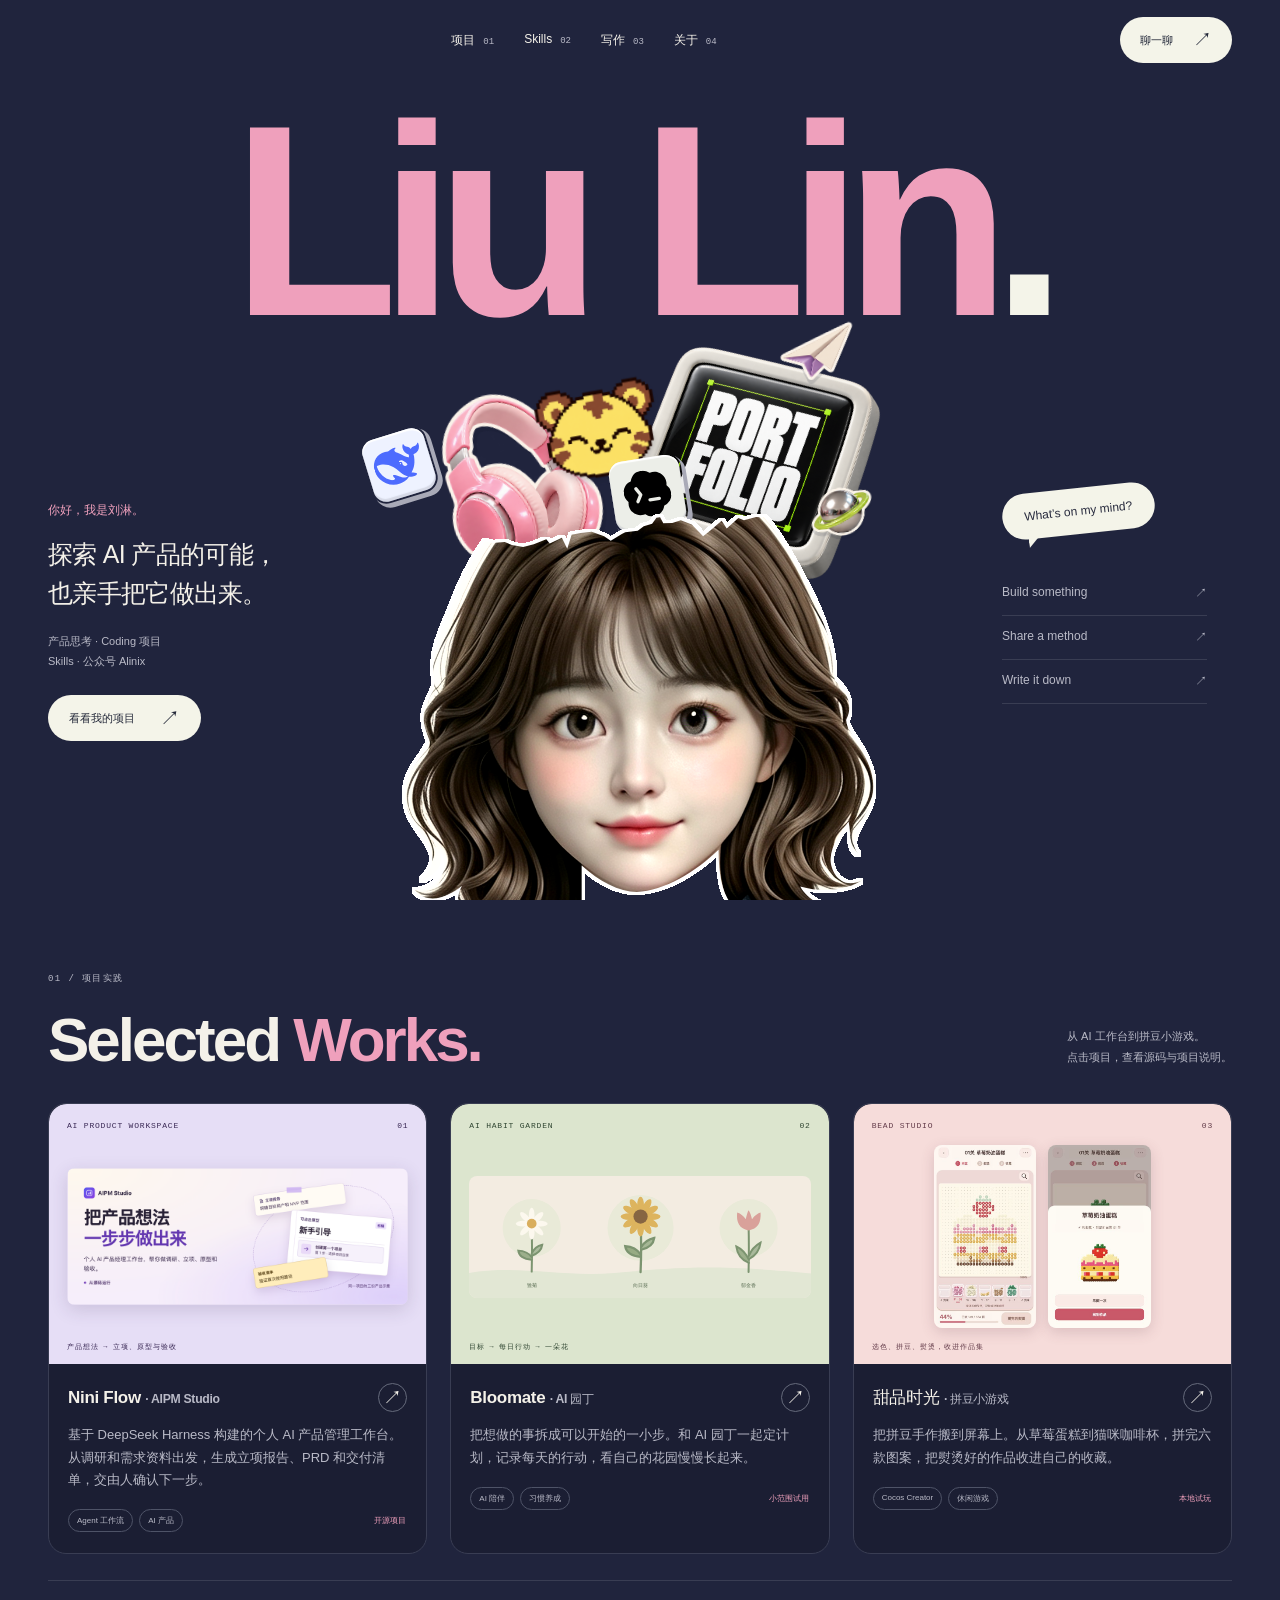
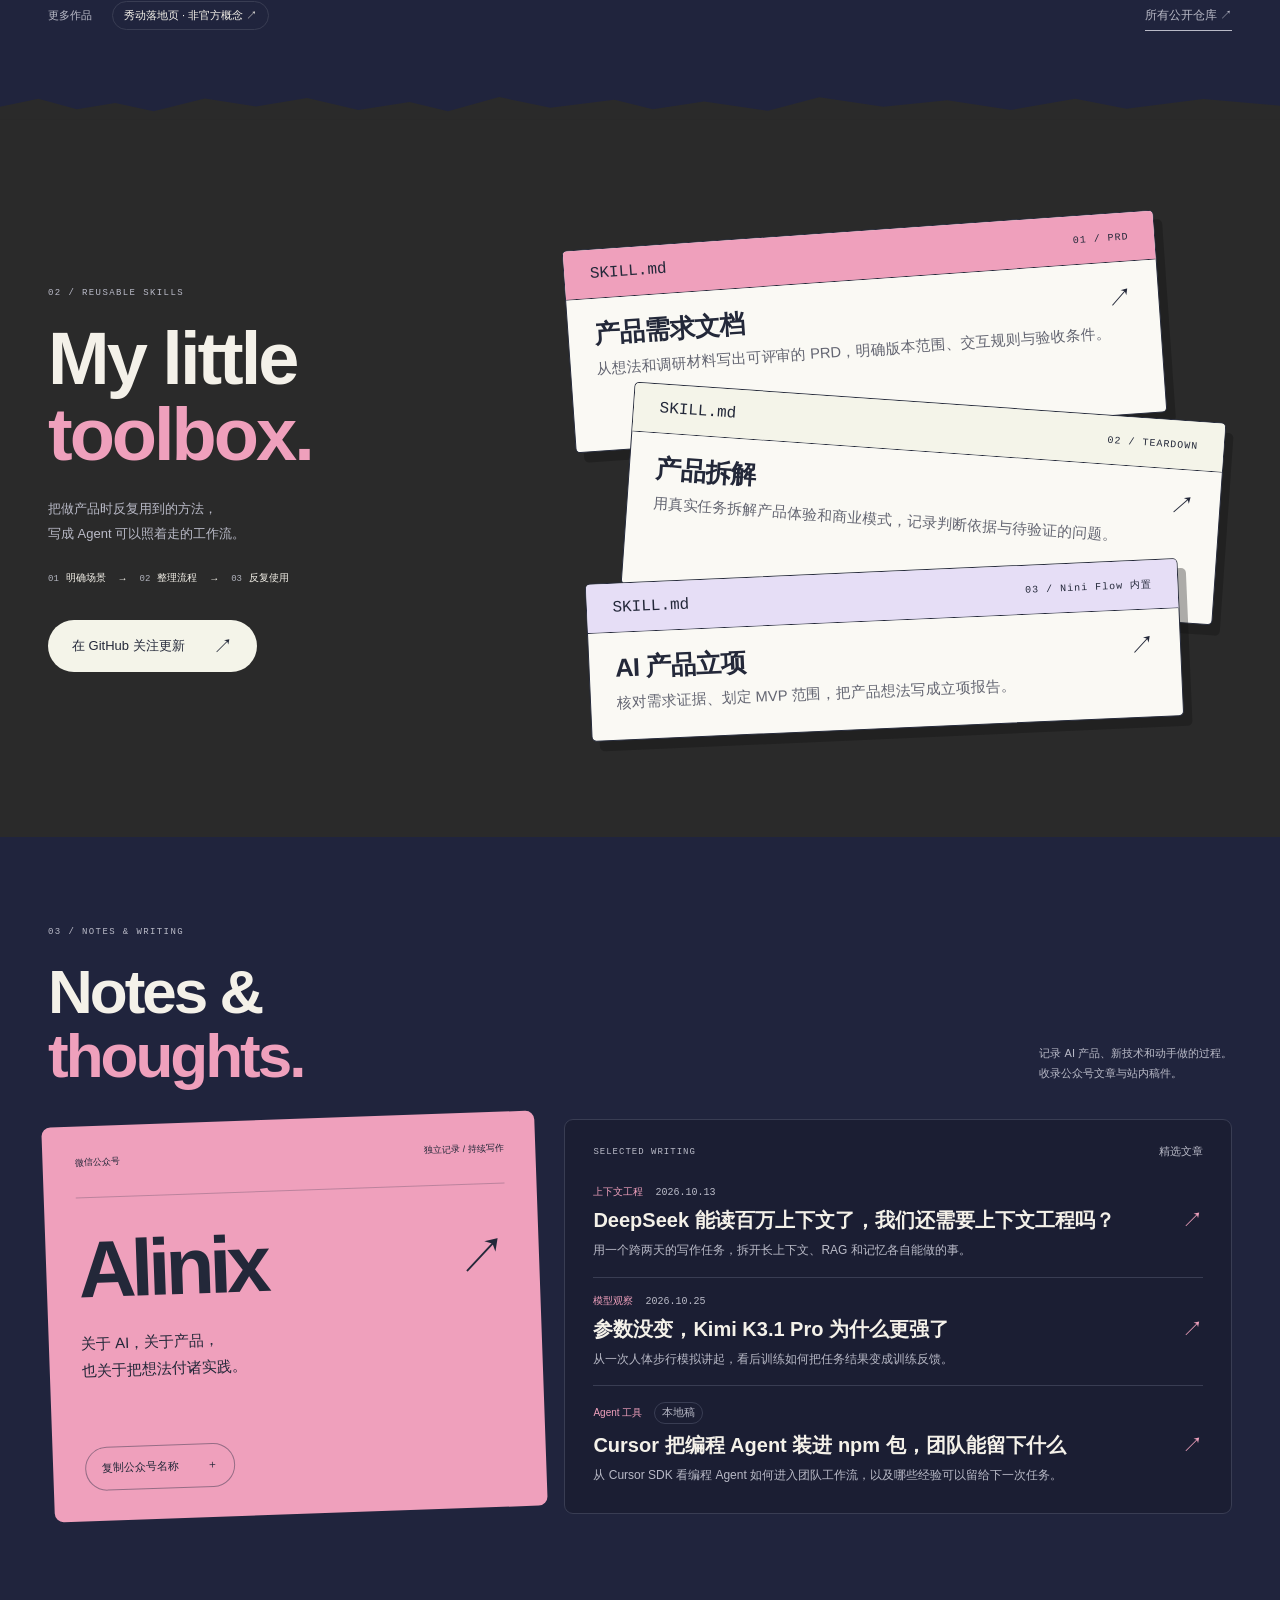
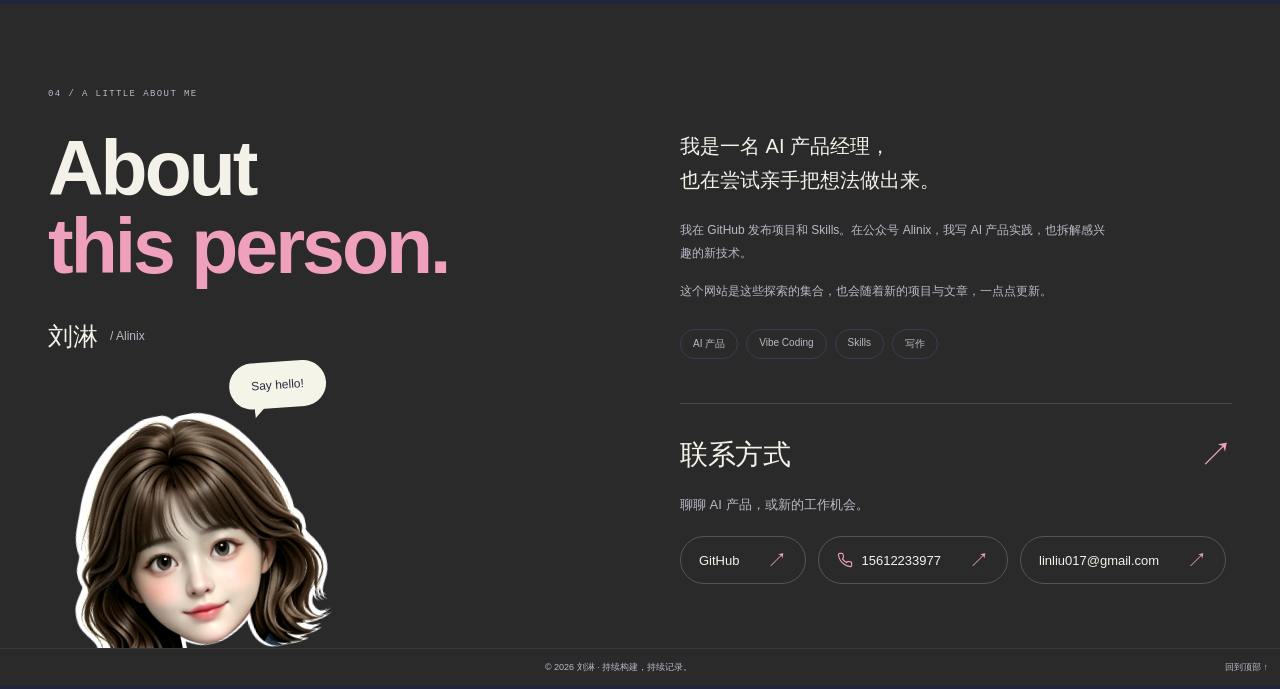
==== commit 364f9422: "Refresh portfolio projects, skills, and writing" ====
--- a/index.html
+++ b/index.html
@@ -6,7 +6,7 @@
   <meta name="description" content="刘淋的个人作品集。AI 产品经理，记录 coding 项目、Skills 与公众号 Alinix 的思考。">
   <title>刘淋 Liu Lin — AI 产品经理 · Alinix</title>
   <meta name="theme-color" content="#20243d">
-  <link rel="stylesheet" href="styles.css">
+  <link rel="stylesheet" href="styles.css?v=portfolio-skills-6">
   <script src="script.js" defer></script>
 </head>
 <body class="has-portrait">
@@ -63,28 +63,122 @@
     </section>
 
     <section class="projects section-wrap section-space" id="projects" data-screen-label="02 项目">
-      <div class="section-heading"><div><p class="section-kicker">01 / 项目实践</p><h2>Selected <span class="pink">Works.</span></h2></div><p class="section-description">一些动手做出来的尝试。<br>点击项目，直接打开演示或仓库。</p></div>
+      <div class="section-heading"><div><p class="section-kicker">01 / 项目实践</p><h2>Selected <span class="pink">Works.</span></h2></div><p class="section-description">从 AI 工作台到拼豆小游戏。<br>点击项目，查看源码与项目说明。</p></div>
       <div class="project-grid">
-        <a class="project-card" href="https://linliu017-art.github.io/showstart-landing-page/" target="_blank" rel="noopener noreferrer" aria-label="打开秀动非官方落地页概念演示，新窗口">
-          <div class="project-cover showstart-cover"><div class="cover-top"><span>UNOFFICIAL CONCEPT</span><span>WEB / 01</span></div><strong>SHOW<br><span>START.</span></strong><div class="showstart-ticket"><span>LIVE MUSIC</span><b>下一场，<br>现场见。</b><span>ADMIT ONE →</span></div><span class="cover-caption">秀动 · 落地页交互概念 / 设计封面</span></div>
-          <div class="project-info"><div class="project-title"><h3>秀动落地页概念</h3><span class="round-arrow">↗</span></div><p>用滚动叙事与演出轮播，探索音乐现场的网页表达。</p><div class="project-tags"><span>概念项目</span><span>交互实践</span><span class="project-status">持续完善</span></div></div>
+        <a class="project-card" href="https://github.com/linliu017-art/aipm-studio-public" target="_blank" rel="noopener noreferrer">
+          <div class="project-cover work-cover nini-cover">
+            <div class="cover-top"><span>AI PRODUCT WORKSPACE</span><span>01</span></div>
+            <div class="work-cover-media"><img src="assets/nini-flow-cover.png" alt="Nini Flow 的立项报告、交互原型与验收清单示例" width="1832" height="736" loading="lazy"></div>
+            <span class="cover-caption">产品想法 → 立项、原型与验收</span>
+          </div>
+          <div class="project-info">
+            <div class="project-title"><h3>Nini Flow <span>· AIPM Studio</span></h3><span class="round-arrow" aria-hidden="true">↗</span></div>
+            <p>基于 DeepSeek Harness 构建的个人 AI 产品管理工作台。从调研和需求资料出发，生成立项报告、PRD 和交付清单，交由人确认下一步。</p>
+            <div class="project-tags"><span>Agent 工作流</span><span>AI 产品</span><span class="project-status">开源项目</span></div>
+          </div>
         </a>
-        <a class="project-card" href="https://github.com/linliu017-art/website" target="_blank" rel="noopener noreferrer" aria-label="打开个人网站 GitHub 仓库，新窗口">
-          <div class="project-cover portfolio-cover"><div class="cover-top"><span>A SPACE OF MY OWN</span><span>WEB / 02</span></div><span class="portfolio-cover-name">alinix</span><div class="portfolio-window"><span>THINK / BUILD / SHARE</span><strong>Make<br>it real<span>↗</span></strong><span>PERSONAL WEBSITE</span></div><span class="cover-caption">个人网站 / 设计封面</span></div>
-          <div class="project-info"><div class="project-title"><h3>我的个人网站</h3><span class="round-arrow">↗</span></div><p>把项目、方法与写作，整理到一个持续生长的空间。</p><div class="project-tags"><span>个人项目</span><span>作品集</span><span class="project-status">建设中</span></div></div>
+        <a class="project-card" href="https://github.com/linliu017-art/Bloomate" target="_blank" rel="noopener noreferrer">
+          <div class="project-cover work-cover bloomate-cover">
+            <div class="cover-top"><span>AI HABIT GARDEN</span><span>02</span></div>
+            <div class="work-cover-media"><img src="assets/bloomate-garden.svg" alt="Bloomate 花园里的雏菊、向日葵和郁金香" width="1200" height="430" loading="lazy"></div>
+            <span class="cover-caption">目标 → 每日行动 → 一朵花</span>
+          </div>
+          <div class="project-info">
+            <div class="project-title"><h3>Bloomate <span>· AI 园丁</span></h3><span class="round-arrow" aria-hidden="true">↗</span></div>
+            <p>把想做的事拆成可以开始的一小步。和 AI 园丁一起定计划，记录每天的行动，看自己的花园慢慢长起来。</p>
+            <div class="project-tags"><span>AI 陪伴</span><span>习惯养成</span><span class="project-status">小范围试用</span></div>
+          </div>
         </a>
-        <article class="project-card project-placeholder"><div class="project-cover next-cover"><div class="cover-top"><span>ROOM FOR WHAT’S NEXT</span><span>— / 03</span></div><span class="placeholder-plus">+</span><div class="next-cover-title">下一个想法，<br>正在路上。</div><span class="cover-caption">这里留给下一次探索</span></div><div class="project-info"><div class="project-title"><h3>下一次产品实验</h3><span class="pending-label">待更新</span></div><p>新项目准备好后，会在这里补充介绍与体验入口。</p><div class="project-tags"><span>项目占位</span></div></div></article>
-      </div>
-      <div class="section-footnote"><span>边做边学，持续迭代。</span><a class="text-link" href="https://github.com/linliu017-art?tab=repositories" target="_blank" rel="noopener noreferrer">所有公开仓库 ↗</a></div>
+        <a class="project-card" href="https://github.com/linliu017-art/bead-studio" target="_blank" rel="noopener noreferrer">
+          <div class="project-cover work-cover bead-cover">
+            <div class="cover-top"><span>BEAD STUDIO</span><span>03</span></div>
+            <div class="work-cover-media">
+              <img src="assets/bead-studio-play.png" alt="选色拼出草莓奶油蛋糕" width="395" height="704" loading="lazy">
+              <img src="assets/bead-studio-collection.png" alt="完成熨烫后收藏草莓奶油蛋糕" width="395" height="704" loading="lazy">
+            </div>
+            <span class="cover-caption">选色、拼豆、熨烫，收进作品集</span>
+          </div>
+          <div class="project-info">
+            <div class="project-title"><h3>甜品时光 <span>· 拼豆小游戏</span></h3><span class="round-arrow" aria-hidden="true">↗</span></div>
+            <p>把拼豆手作搬到屏幕上。从草莓蛋糕到猫咪咖啡杯，拼完六款图案，把熨烫好的作品收进自己的收藏。</p>
+            <div class="project-tags"><span>Cocos Creator</span><span>休闲游戏</span><span class="project-status">本地试玩</span></div>
+          </div>
+        </a>
+      </div>
+      <div class="section-footnote more-works">
+        <span>更多作品</span>
+        <a class="more-work-link" href="https://linliu017-art.github.io/showstart-landing-page/" target="_blank" rel="noopener noreferrer">秀动落地页 · 非官方概念 ↗</a>
+        <a class="text-link" href="https://github.com/linliu017-art?tab=repositories" target="_blank" rel="noopener noreferrer">所有公开仓库 ↗</a>
+      </div>
     </section>
 
     <section class="skills section-space" id="skills" data-screen-label="03 Skills">
-      <div class="section-wrap skills-layout"><div class="skills-copy"><p class="section-kicker">02 / REUSABLE SKILLS</p><h2>My little<br><span class="pink">toolbox.</span></h2><p class="body-copy">把零散的经验整理成清晰的工作流，<br>让一次实践，成为下一次的起点。</p><div class="method-steps"><span><b>01</b> 明确场景</span><span>→</span><span><b>02</b> 整理流程</span><span>→</span><span><b>03</b> 反复使用</span></div><a class="button button-dark" href="https://github.com/linliu017-art" target="_blank" rel="noopener noreferrer">在 GitHub 关注更新 <span>↗</span></a></div><div class="skill-document"><div class="document-tab">SKILL.md <span>✳</span></div><div class="document-body"><div class="document-heading"><span>METHODS IN THE MAKING</span><span class="document-status">整理中</span></div><h3>把经验写下来，<br>让方法跑起来。</h3><p>正在整理自己的 Skills。<br>发布后会补充场景、使用说明与实际示例。</p><div class="document-fields"><div><span>适用场景</span><span>什么任务值得重复优化</span></div><div><span>输入与输出</span><span>准备什么，得到什么</span></div><div><span>使用示例</span><span>用一次真实任务说明</span></div></div><div class="document-footer"><span>STATUS: COMING SOON</span><span>↗</span></div></div></div></div>
+      <div class="section-wrap skills-layout">
+        <div class="skills-copy">
+          <p class="section-kicker">02 / REUSABLE SKILLS</p><h2>My little<br><span class="pink">toolbox.</span></h2>
+          <p class="body-copy">把做产品时反复用到的方法，<br>写成 Agent 可以照着走的工作流。</p>
+          <div class="method-steps"><span><b>01</b> 明确场景</span><span>→</span><span><b>02</b> 整理流程</span><span>→</span><span><b>03</b> 反复使用</span></div>
+          <a class="button button-dark" href="https://github.com/linliu017-art" target="_blank" rel="noopener noreferrer">在 GitHub 关注更新 <span>↗</span></a>
+        </div>
+        <div class="skill-stack">
+          <a class="skill-document" href="https://github.com/linliu017-art/product-prd" target="_blank" rel="noopener noreferrer">
+            <div class="document-tab"><span>SKILL.md</span><span>01 / PRD</span></div>
+            <div class="document-body">
+              <h3>产品需求文档</h3><span class="entry-arrow" aria-hidden="true">↗</span>
+              <p>从想法和调研材料写出可评审的 PRD，明确版本范围、交互规则与验收条件。</p>
+            </div>
+          </a>
+          <a class="skill-document" href="https://github.com/linliu017-art/product-teardown-standard" target="_blank" rel="noopener noreferrer">
+            <div class="document-tab"><span>SKILL.md</span><span>02 / TEARDOWN</span></div>
+            <div class="document-body">
+              <h3>产品拆解</h3><span class="entry-arrow" aria-hidden="true">↗</span>
+              <p>用真实任务拆解产品体验和商业模式，记录判断依据与待验证的问题。</p>
+            </div>
+          </a>
+          <a class="skill-document" href="https://github.com/linliu017-art/aipm-studio-public/blob/aipm/packages/aipm/aipm/skills/ai-project-initiation/SKILL.md" target="_blank" rel="noopener noreferrer">
+            <div class="document-tab"><span>SKILL.md</span><span>03 / Nini Flow 内置</span></div>
+            <div class="document-body">
+              <h3>AI 产品立项</h3><span class="entry-arrow" aria-hidden="true">↗</span>
+              <p>核对需求证据、划定 MVP 范围，把产品想法写成立项报告。</p>
+            </div>
+          </a>
+        </div>
+      </div>
     </section>
 
     <section class="writing section-wrap section-space" id="writing" data-screen-label="04 公众号文章">
-      <div class="section-heading"><div><p class="section-kicker">03 / NOTES &amp; WRITING</p><h2>Notes &amp;<br><span class="pink">thoughts.</span></h2></div><p class="section-description">把过程留下，把想法说清楚。<br>文字更新在公众号 Alinix。</p></div>
-      <div class="writing-layout"><div class="publication"><div class="publication-top"><span>微信公众号</span><span>独立记录 / 持续写作</span></div><strong>Alinix<span>↗</span></strong><p>关于 AI，关于产品，<br>也关于把想法付诸实践。</p><button class="publication-button copy-account" type="button">复制公众号名称 <span>＋</span></button></div><div class="article-placeholder"><div class="article-top"><span class="tiny-label">SELECTED WRITING</span><span class="pending-label">内容占位</span></div><div class="article-content"><span class="article-symbol" aria-hidden="true">“</span><h3>文章在路上，<br>思考一直发生。</h3><p>这里将收录公众号的精选文章。<br>待补充文章标题、摘要与原文链接。</p></div><div class="article-bottom"><span>AI 产品 / 实践笔记 / 观察与思考</span><span>COMING SOON</span></div></div></div>
+      <div class="section-heading"><div><p class="section-kicker">03 / NOTES &amp; WRITING</p><h2>Notes &amp;<br><span class="pink">thoughts.</span></h2></div><p class="section-description">记录 AI 产品、新技术和动手做的过程。<br>收录公众号文章与站内稿件。</p></div>
+      <div class="writing-layout">
+        <div class="publication">
+          <div class="publication-top"><span>微信公众号</span><span>独立记录 / 持续写作</span></div>
+          <strong>Alinix<span aria-hidden="true">↗</span></strong><p>关于 AI，关于产品，<br>也关于把想法付诸实践。</p>
+          <button class="publication-button copy-account" type="button">复制公众号名称 <span aria-hidden="true">＋</span></button>
+        </div>
+        <div class="selected-writing">
+          <div class="article-top"><span class="tiny-label">SELECTED WRITING</span><span>精选文章</span></div>
+          <article class="writing-entry">
+            <a href="https://mp.weixin.qq.com/s/zNrkW1CvZlaiJXMB8me5MQ" target="_blank" rel="noopener noreferrer">
+              <div class="writing-meta"><span>上下文工程</span><time datetime="2026-10-13">2026.10.13</time></div>
+              <h3>DeepSeek 能读百万上下文了，我们还需要上下文工程吗？</h3><span class="entry-arrow" aria-hidden="true">↗</span>
+              <p>用一个跨两天的写作任务，拆开长上下文、RAG 和记忆各自能做的事。</p>
+            </a>
+          </article>
+          <article class="writing-entry">
+            <a href="https://mp.weixin.qq.com/s/suLclsgb-3cBNpG0G11UCA" target="_blank" rel="noopener noreferrer">
+              <div class="writing-meta"><span>模型观察</span><time datetime="2026-10-25">2026.10.25</time></div>
+              <h3>参数没变，Kimi K3.1 Pro 为什么更强了</h3><span class="entry-arrow" aria-hidden="true">↗</span>
+              <p>从一次人体步行模拟讲起，看后训练如何把任务结果变成训练反馈。</p>
+            </a>
+          </article>
+          <article class="writing-entry">
+            <a href="assets/writing/cursor-sdk.html">
+              <div class="writing-meta"><span>Agent 工具</span><span class="writing-draft">本地稿</span></div>
+              <h3>Cursor 把编程 Agent 装进 npm 包，团队能留下什么</h3><span class="entry-arrow" aria-hidden="true">↗</span>
+              <p>从 Cursor SDK 看编程 Agent 如何进入团队工作流，以及哪些经验可以留给下一次任务。</p>
+            </a>
+          </article>
+        </div>
+      </div>
     </section>
 
     <section class="about section-wrap section-space" id="about" data-screen-label="05 关于我与联系方式">
@@ -100,7 +194,7 @@
         </div>
         <div class="about-copy">
           <p class="about-lead">我是一名 AI 产品经理，<br>也在尝试亲手把想法做出来。</p>
-          <p>目前，我在 GitHub 发布 coding 项目，也会陆续整理自己的 Skills。在公众号 Alinix，记录实践过程与产品思考。</p>
+          <p>我在 GitHub 发布项目和 Skills。在公众号 Alinix，我写 AI 产品实践，也拆解感兴趣的新技术。</p>
           <p>这个网站是这些探索的集合，也会随着新的项目与文章，一点点更新。</p>
           <div class="about-tags"><span>AI 产品</span><span>Vibe Coding</span><span>Skills</span><span>写作</span></div>
           <div class="about-contact" id="contact" aria-labelledby="contact-title">
--- a/styles.css
+++ b/styles.css
@@ -100,3 +100,334 @@
   .about-contact .contact-links{gap:10px}
   .about-contact .contact-links>a,.about-contact .contact-links>button{gap:22px;padding:11px 16px;font-size:12px}
 }
+
+/* Selected projects, published skills, and articles. */
+.work-cover {
+  display: flex;
+  flex-direction: column;
+}
+.nini-cover {
+  background: #e6def6;
+  color: #392854;
+}
+.bloomate-cover {
+  background: #dce5ce;
+  color: #304632;
+}
+.bead-cover {
+  background: #f6dcda;
+  color: #633b49;
+}
+.work-cover-media {
+  position: absolute;
+  inset: 41px 18px 36px;
+  display: flex;
+  align-items: center;
+  justify-content: center;
+  gap: 12px;
+}
+.work-cover-media img {
+  display: block;
+  max-width: 100%;
+  max-height: 100%;
+  width: auto;
+  height: auto;
+  border-radius: 8px;
+}
+.nini-cover img {
+  box-shadow: 0 5px 18px #39285428;
+}
+.bead-cover img {
+  box-shadow: 0 4px 14px #633b4930;
+}
+.project-title h3 > span {
+  color: var(--muted);
+  font-size: .72em;
+  white-space: nowrap;
+}
+.project-title .round-arrow {
+  flex-shrink: 0;
+}
+.project-card:focus-visible {
+  outline-offset: 4px;
+}
+.project-info p {
+  font-size: 13px;
+  line-height: 1.7;
+}
+.more-works {
+  justify-content: flex-start;
+  flex-wrap: wrap;
+  gap: 8px 20px;
+}
+.more-works .more-work-link {
+  padding: 6px 11px;
+  border: 1px solid var(--line);
+  border-radius: 18px;
+  color: var(--text);
+}
+.more-works .more-work-link:hover {
+  border-color: var(--pink);
+  color: var(--pink);
+}
+.more-works a:last-child {
+  margin-left: auto;
+}
+.skills-layout {
+  grid-template-columns: minmax(0, .8fr) minmax(0, 1.2fr);
+  gap: clamp(36px, 4.5vw, 64px);
+}
+.skill-stack {
+  display: grid;
+  isolation: isolate;
+  min-width: 0;
+  padding: 16px 12px 18px;
+}
+.skill-stack .skill-document {
+  --tilt: -4deg;
+  position: relative;
+  display: block;
+  width: auto;
+  margin: 0 9% 0 0;
+  transform: rotate(var(--tilt));
+  box-shadow: 8px 10px 0 #1115;
+}
+.skill-stack .skill-document + .skill-document {
+  --tilt: 4deg;
+  margin: -30px 0 0 9%;
+}
+.skill-stack .skill-document:nth-child(3) {
+  --tilt: -2.5deg;
+  margin: -34px 6% 0 3%;
+}
+.skill-stack .skill-document:focus-visible {
+  outline-offset: 3px;
+}
+.skill-stack .document-tab {
+  padding: 15px clamp(16px, 2vw, 28px);
+  font-size: 16px;
+}
+.skill-stack .document-tab > span {
+  font-size: inherit;
+}
+.skill-stack .document-tab > span:last-child {
+  font-size: 10px;
+  letter-spacing: 1px;
+}
+.skill-stack .skill-document + .skill-document .document-tab {
+  background: var(--paper);
+}
+.skill-stack .skill-document:nth-child(3) .document-tab {
+  background: #e6def6;
+}
+.skill-stack .document-body,
+.writing-entry a {
+  display: grid;
+  grid-template-columns: minmax(0, 1fr) auto;
+  column-gap: 16px;
+  align-items: baseline;
+}
+.skill-stack .document-body {
+  padding: 18px clamp(16px, 2vw, 28px) clamp(58px, 5.4vw, 78px);
+}
+.skill-stack .skill-document:last-child .document-body {
+  padding-bottom: 24px;
+}
+.writing-entry h3 {
+  margin: 0;
+  font-size: 20px;
+  font-weight: 600;
+  line-height: 1.45;
+}
+.skill-stack p,
+.writing-entry p {
+  grid-column: 1 / -1;
+  margin: 5px 0 0;
+  font-size: 12px;
+  line-height: 1.7;
+}
+.skill-stack .document-body h3 {
+  margin: 0;
+  font-size: clamp(22px, 2vw, 29px);
+  font-weight: 600;
+  line-height: 1.35;
+}
+.skill-stack .document-body p {
+  font-size: clamp(14px, 1.15vw, 16px);
+}
+.skill-stack .entry-arrow {
+  font-size: 25px;
+}
+.entry-arrow {
+  font-size: 21px;
+  line-height: 1;
+}
+@media (hover: hover) {
+  .skill-stack .skill-document:hover {
+    box-shadow: 8px 13px 0 #1115;
+    transform: translateY(-4px) rotate(var(--tilt));
+  }
+}
+@media (prefers-reduced-motion: reduce) {
+  .skill-stack .skill-document {
+    transition: none;
+  }
+}
+.selected-writing {
+  min-width: 0;
+  padding: 24px 28px 12px;
+  border: 1px solid var(--line);
+  border-radius: 9px;
+  background: #1b1e33;
+}
+.selected-writing .article-top {
+  padding: 0 0 10px;
+  color: var(--muted);
+  font-size: 11px;
+}
+.writing-entry + .writing-entry {
+  border-top: 1px solid var(--line);
+}
+.writing-entry a {
+  padding: 16px 0;
+}
+.writing-meta {
+  grid-column: 1 / -1;
+  display: flex;
+  align-items: baseline;
+  gap: 12px;
+  margin-bottom: 7px;
+  color: var(--pink);
+  font-size: 10px;
+}
+.writing-meta time {
+  color: var(--muted);
+  font-family: var(--mono);
+}
+.writing-entry .entry-arrow,
+.writing-entry a:hover h3 {
+  color: var(--pink);
+}
+.writing-entry p {
+  color: var(--muted);
+}
+@media (max-width: 760px) {
+  .skills-layout {
+    grid-template-columns: minmax(0, 1fr);
+    gap: 35px;
+  }
+  .skill-stack {
+    padding: 10px 4px 12px;
+  }
+  .skill-stack .skill-document {
+    --tilt: -3deg;
+    margin-right: 5%;
+  }
+  .skill-stack .skill-document + .skill-document {
+    --tilt: 3deg;
+    margin: -28px 0 0 5%;
+  }
+  .skill-stack .skill-document:nth-child(3) {
+    --tilt: -2deg;
+    margin: -28px 3% 0 2%;
+  }
+  .work-cover-media {
+    inset: 38px 16px 34px;
+  }
+  .selected-writing {
+    padding: 20px 20px 8px;
+  }
+  .writing-entry h3 {
+    font-size: 17px;
+  }
+  .more-works a:last-child {
+    margin-left: 0;
+  }
+}
+
+
+/* Local article and draft label. */
+.writing-draft {
+  width: fit-content;
+  padding: 2px 7px;
+  border: 1px solid var(--line);
+  border-radius: 20px;
+  color: var(--muted);
+  font-size: 11px;
+  line-height: 1.4;
+}
+.reading-page {
+  width: min(720px, calc(100% - 40px));
+  margin: 0 auto;
+  padding: clamp(32px, 6vw, 78px) 0;
+}
+.reading-back {
+  display: inline-block;
+  padding: 10px 0;
+  color: var(--pink);
+  font-size: 14px;
+}
+.reading-header {
+  margin: 38px 0 28px;
+  padding-bottom: 25px;
+  border-bottom: 1px solid var(--line);
+}
+.reading-header h1 {
+  margin: 0;
+  font-size: clamp(30px, 4.5vw, 52px);
+  font-weight: 650;
+  line-height: 1.2;
+  letter-spacing: -.04em;
+  text-wrap: balance;
+}
+.reading-byline {
+  display: flex;
+  align-items: center;
+  gap: 12px;
+  margin: 20px 0 0;
+  color: var(--muted);
+  font-size: 13px;
+}
+.reading-body {
+  font-size: clamp(16px, 1.5vw, 18px);
+  line-height: 1.9;
+  overflow-wrap: anywhere;
+}
+.reading-body p {
+  margin: 0 0 1em;
+}
+.reading-body h2 {
+  margin: 1.65em 0 .6em;
+  font-size: clamp(23px, 3vw, 30px);
+  letter-spacing: -.02em;
+  line-height: 1.4;
+}
+.reading-body figure {
+  margin: 26px 0;
+}
+.reading-body img {
+  display: block;
+  width: 100%;
+  height: auto;
+  border-radius: 10px;
+}
+.reading-body a {
+  color: var(--pink);
+  text-decoration: underline;
+  text-underline-offset: .25em;
+}
+.reading-body code {
+  padding: .1em .28em;
+  border-radius: 4px;
+  background: var(--bg-deep);
+  font-family: var(--mono);
+  font-size: .9em;
+}
+.reading-body ul {
+  padding-left: 1.25em;
+}
+.reading-footer {
+  margin-top: 40px;
+  padding-top: 16px;
+  border-top: 1px solid var(--line);
+}
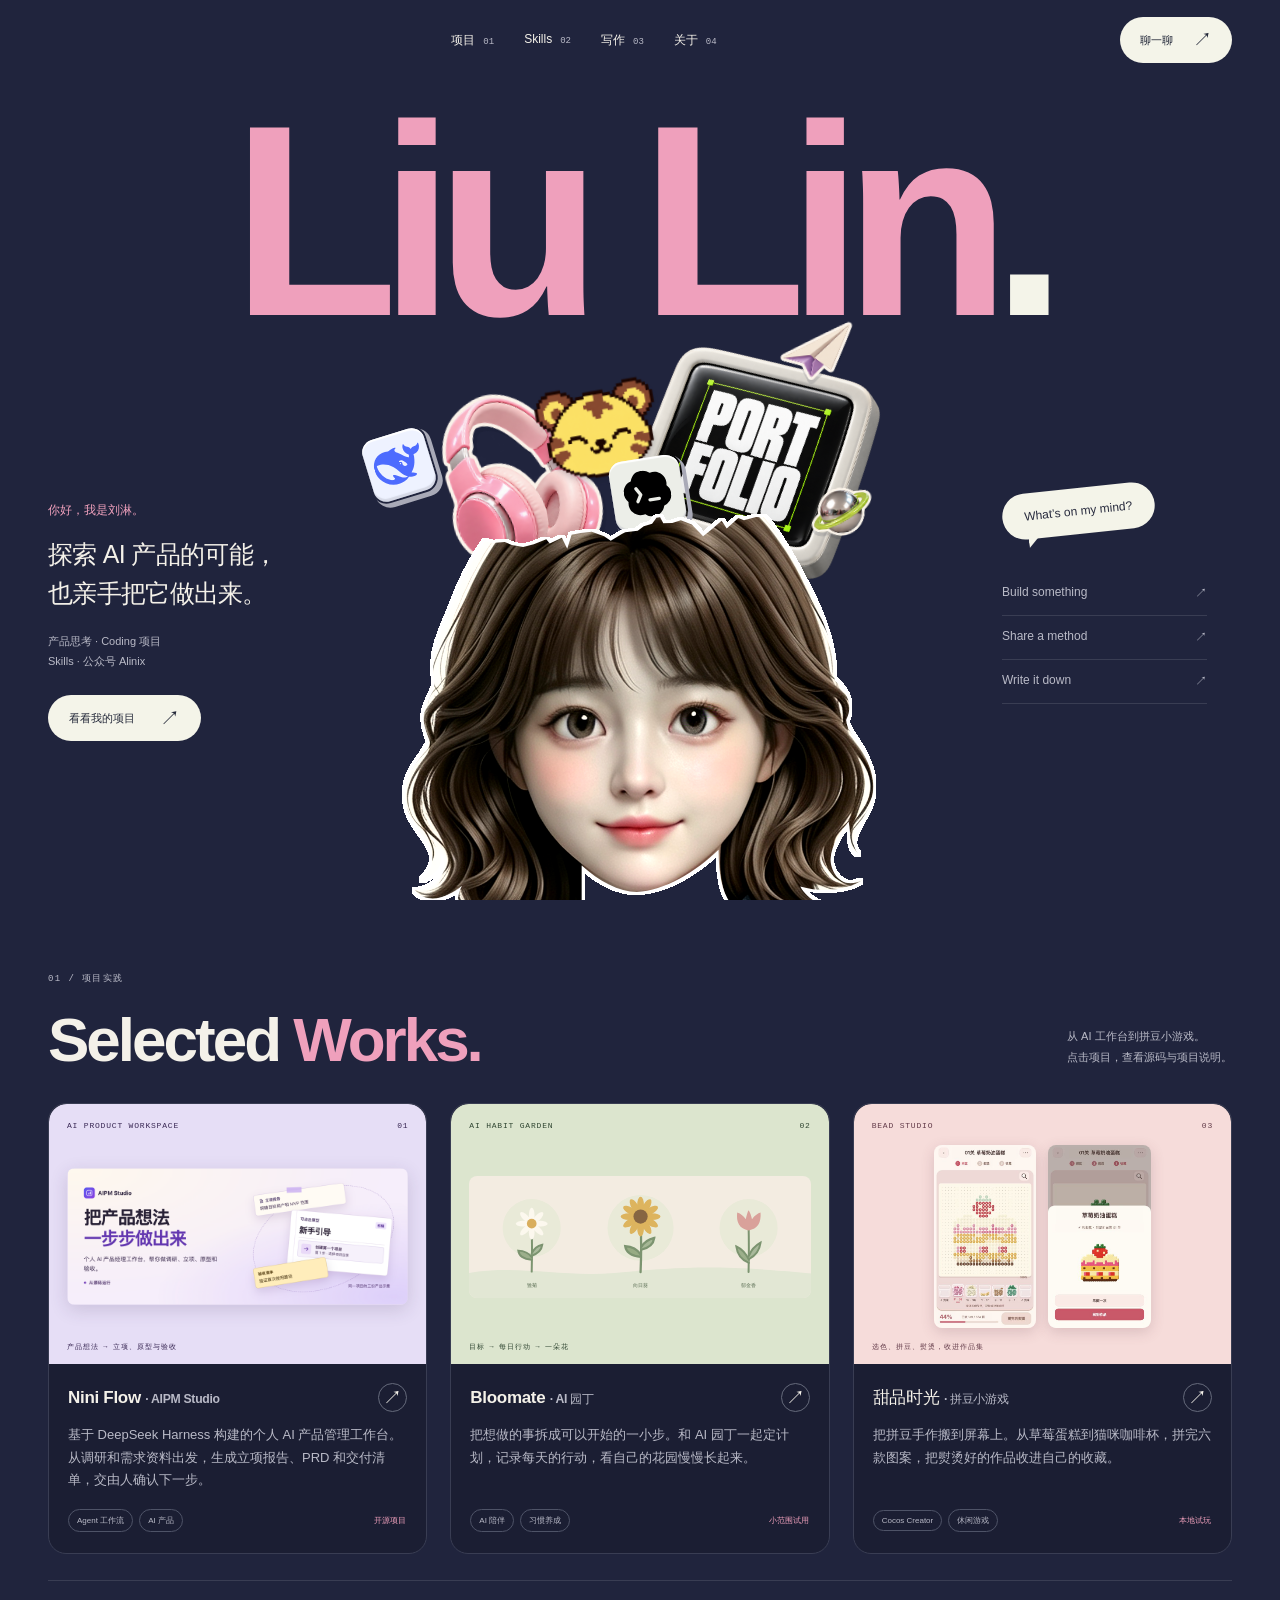
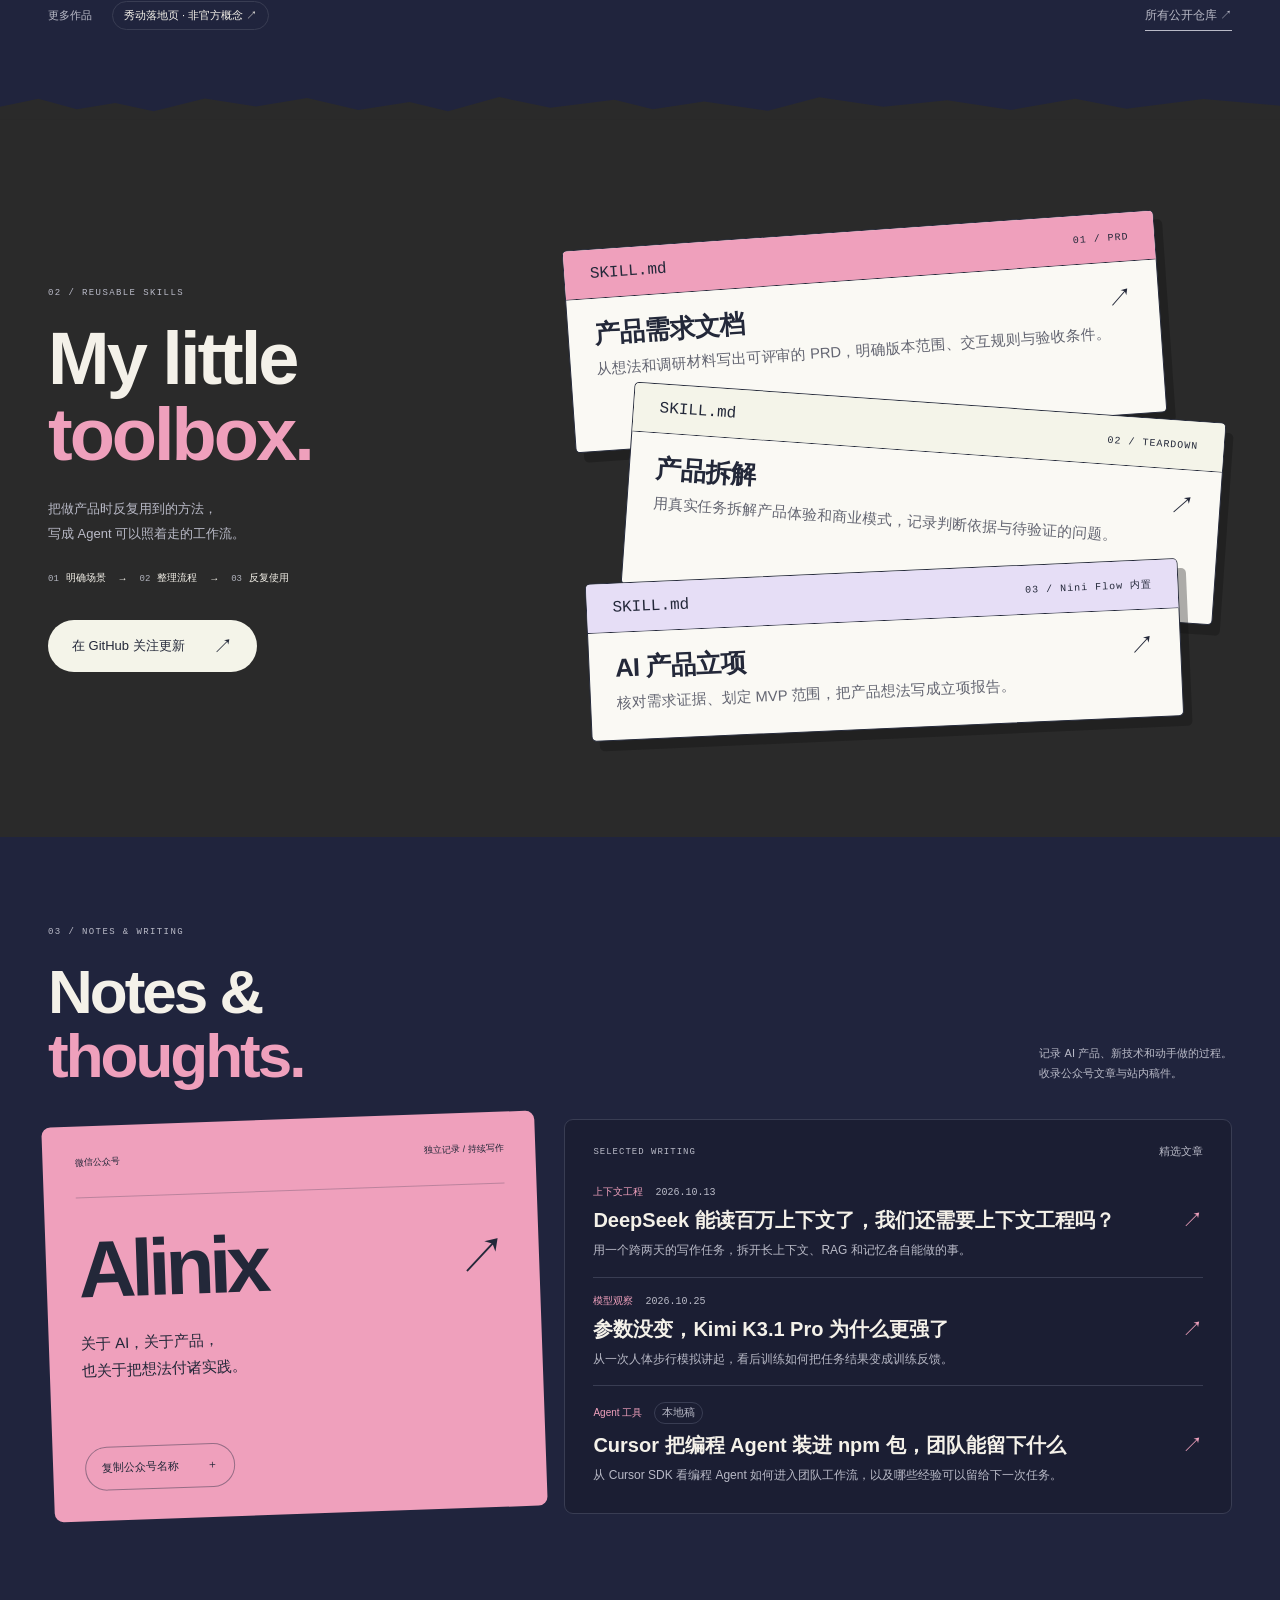
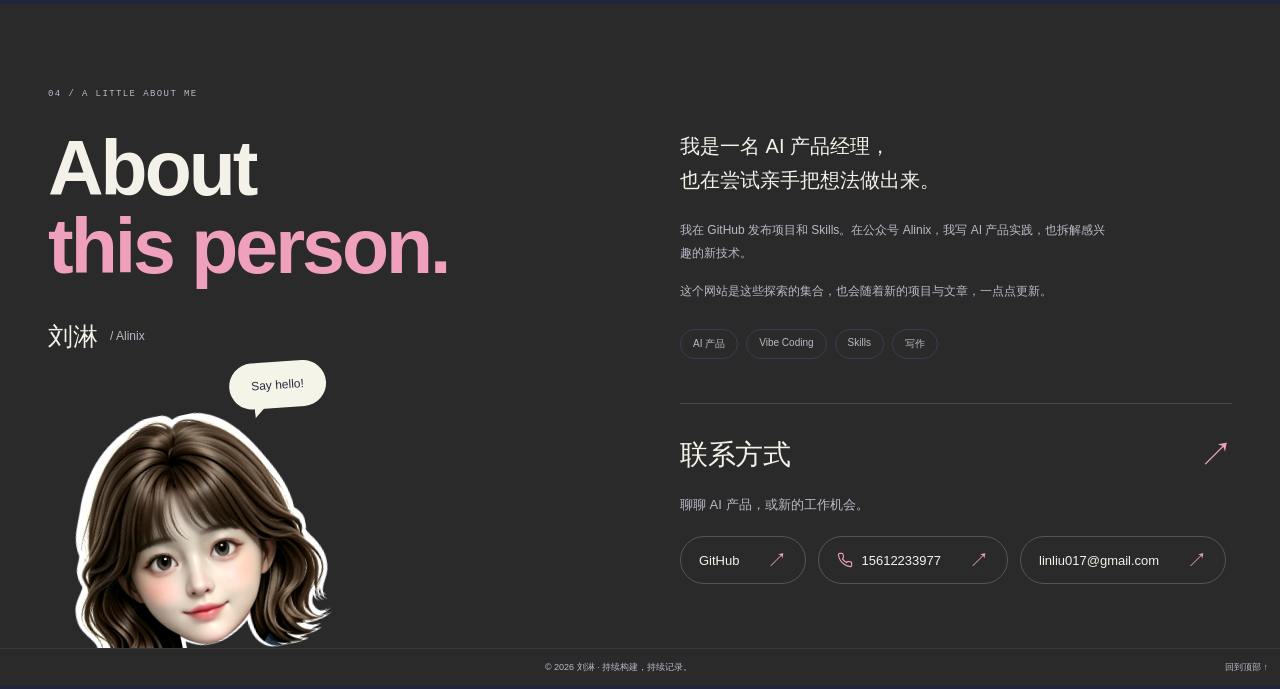
==== commit d91b618c: "Align project card footers" ====
--- a/index.html
+++ b/index.html
@@ -6,7 +6,7 @@
   <meta name="description" content="刘淋的个人作品集。AI 产品经理，记录 coding 项目、Skills 与公众号 Alinix 的思考。">
   <title>刘淋 Liu Lin — AI 产品经理 · Alinix</title>
   <meta name="theme-color" content="#20243d">
-  <link rel="stylesheet" href="styles.css?v=portfolio-skills-6">
+  <link rel="stylesheet" href="styles.css?v=portfolio-projects-7">
   <script src="script.js" defer></script>
 </head>
 <body class="has-portrait">
--- a/styles.css
+++ b/styles.css
@@ -151,6 +151,22 @@
 .project-card:focus-visible {
   outline-offset: 4px;
 }
+.project-grid > .project-card {
+  display: flex;
+  flex-direction: column;
+}
+.project-card > .project-cover {
+  flex-shrink: 0;
+}
+.project-card > .project-info {
+  display: flex;
+  flex: 1;
+  flex-direction: column;
+}
+.project-card .project-tags {
+  margin-top: auto;
+  align-items: center;
+}
 .project-info p {
   font-size: 13px;
   line-height: 1.7;
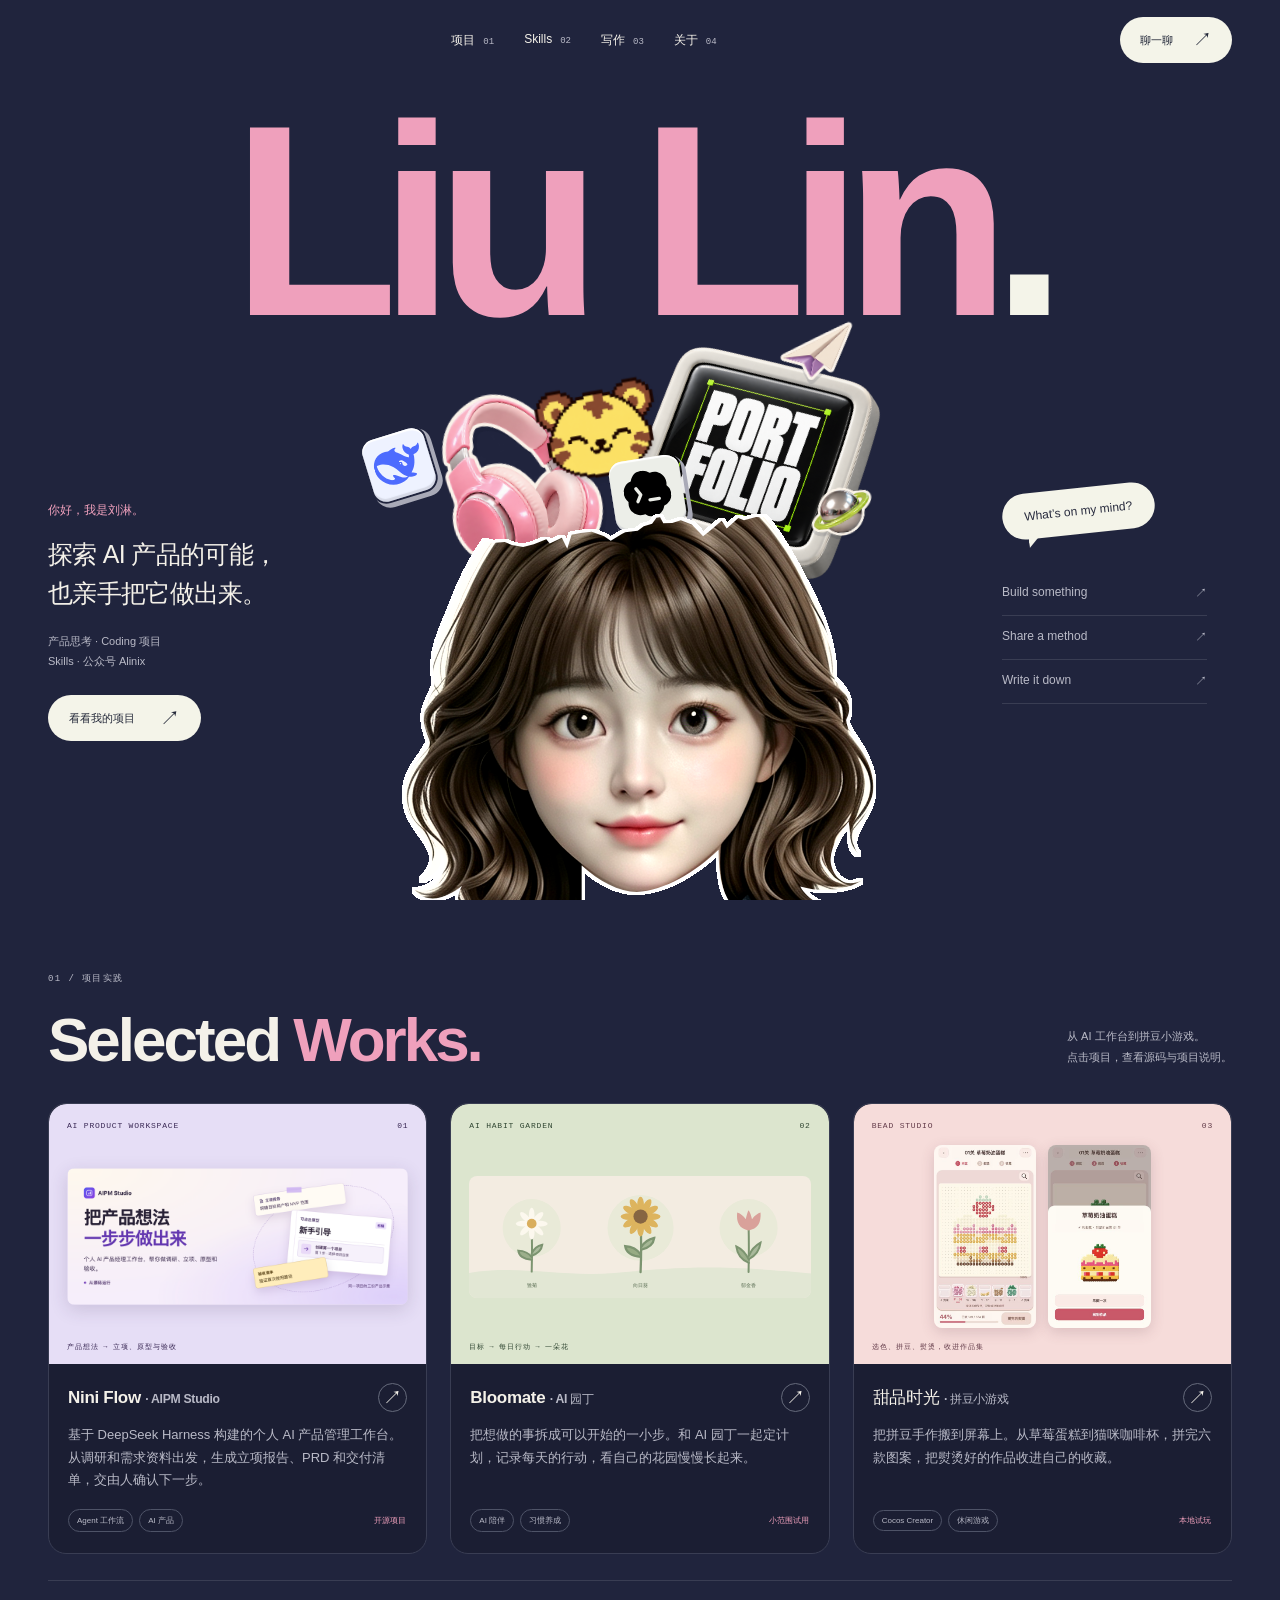
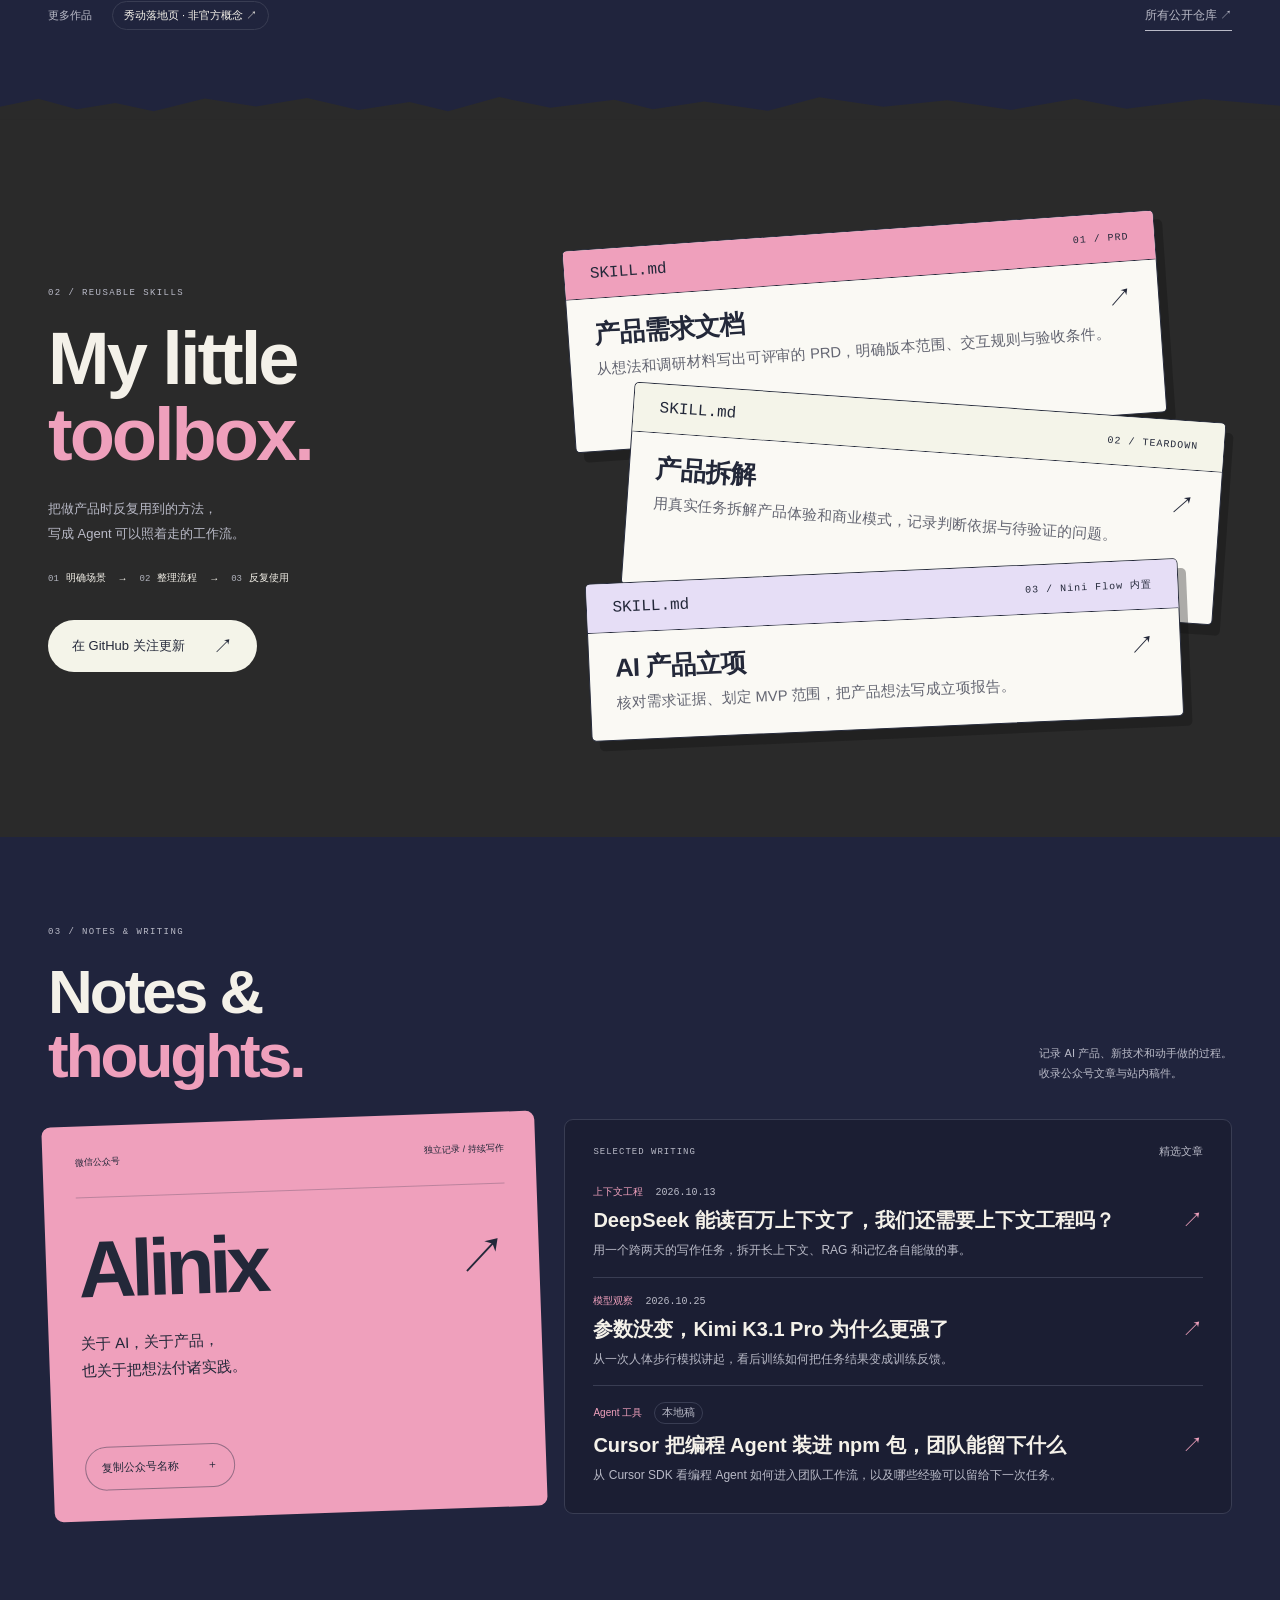
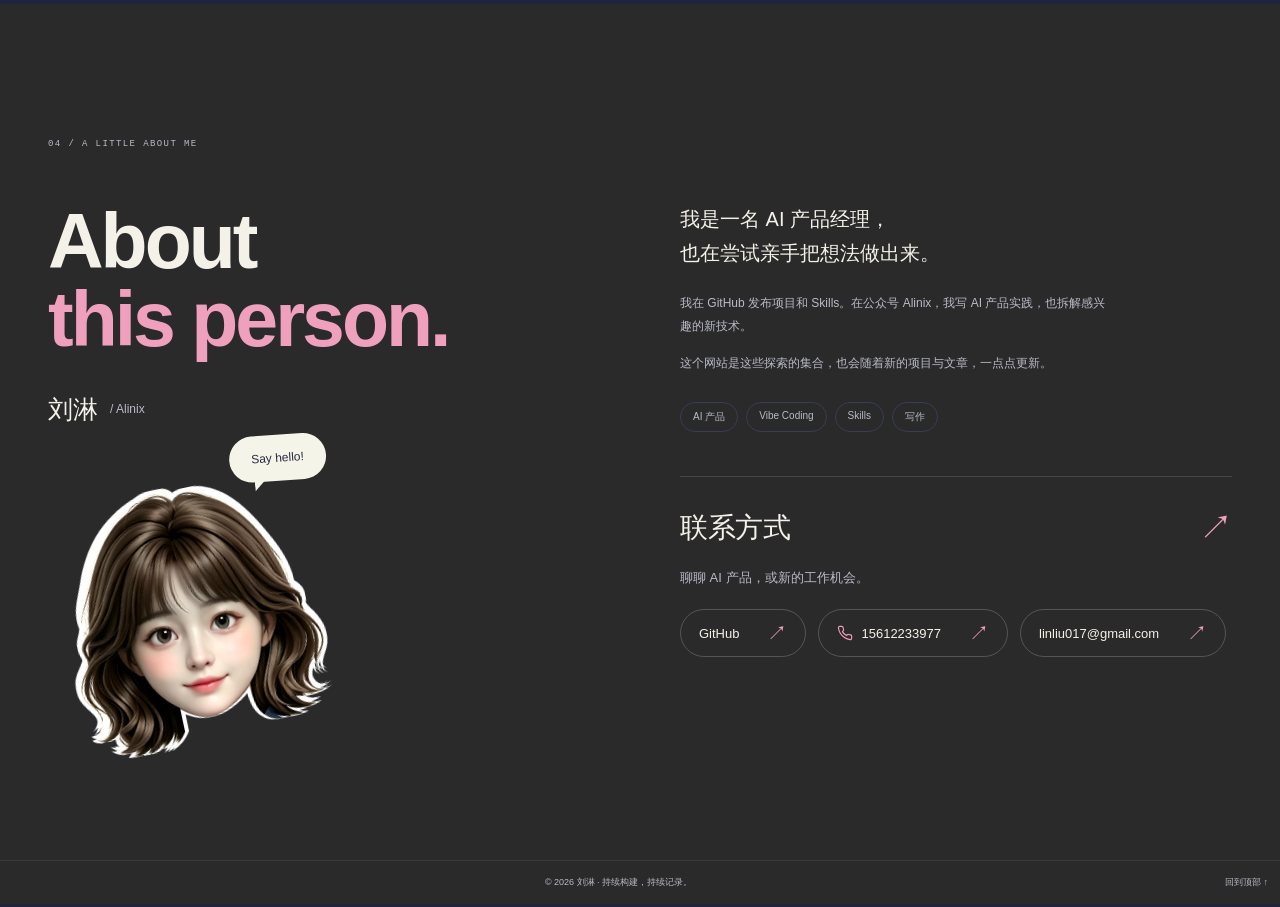
==== commit aca12011: "Fit the closing section to the viewport" ====
--- a/index.html
+++ b/index.html
@@ -6,7 +6,7 @@
   <meta name="description" content="刘淋的个人作品集。AI 产品经理，记录 coding 项目、Skills 与公众号 Alinix 的思考。">
   <title>刘淋 Liu Lin — AI 产品经理 · Alinix</title>
   <meta name="theme-color" content="#20243d">
-  <link rel="stylesheet" href="styles.css?v=portfolio-projects-7">
+  <link rel="stylesheet" href="styles.css?v=portfolio-about-8">
   <script src="script.js" defer></script>
 </head>
 <body class="has-portrait">
--- a/styles.css
+++ b/styles.css
@@ -74,11 +74,28 @@
 }
 
 /* About and contact share one closing section. */
-.site-footer{padding:12px}
-.about{padding-bottom:64px;overflow:hidden}
+:root {
+  --closing-footer-height: 44px;
+}
+.site-footer {
+  min-height: var(--closing-footer-height);
+  padding: 12px;
+}
+html:has(#about:target) {
+  scroll-padding-top: 0;
+}
+.about {
+  display: flex;
+  flex-direction: column;
+  justify-content: center;
+  min-height: calc(100vh - var(--closing-footer-height));
+  min-height: calc(100dvh - var(--closing-footer-height));
+  padding-bottom: 64px;
+  overflow: hidden;
+}
 .about-layout{align-items:start}
 .about-person{min-width:0}
-.about-portrait{position:relative;width:260px;margin:58px 0 -90px 14px;transform:rotate(-12deg)}
+.about-portrait{position:relative;width:260px;margin:58px 0 0 14px;transform:rotate(-12deg)}
 .about-portrait>.speech-bubble{position:absolute;top:-28px;right:-35px;transform:rotate(8deg);font-size:12px}
 .about-portrait .footer-portrait-image{display:block;height:auto}
 .about-contact{margin-top:44px;padding-top:28px;border-top:1px solid #474747;scroll-margin-top:32px}
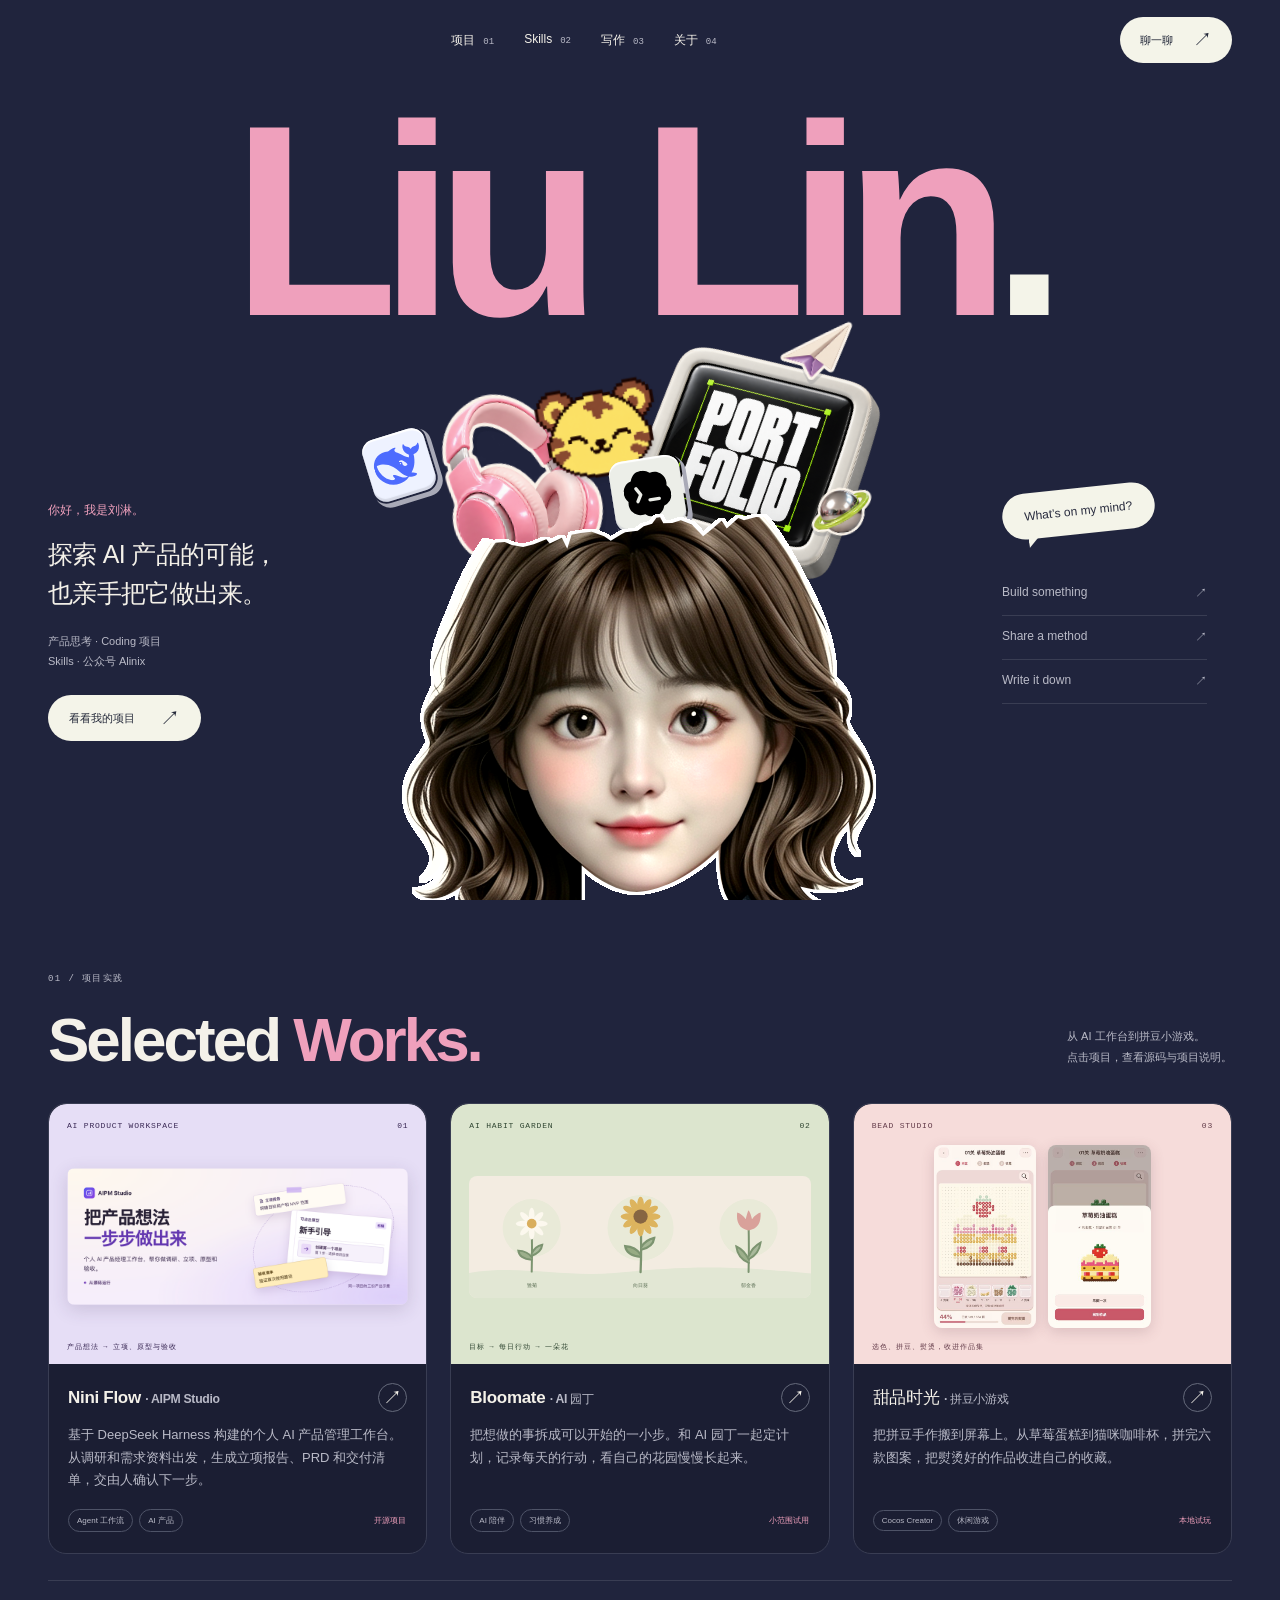
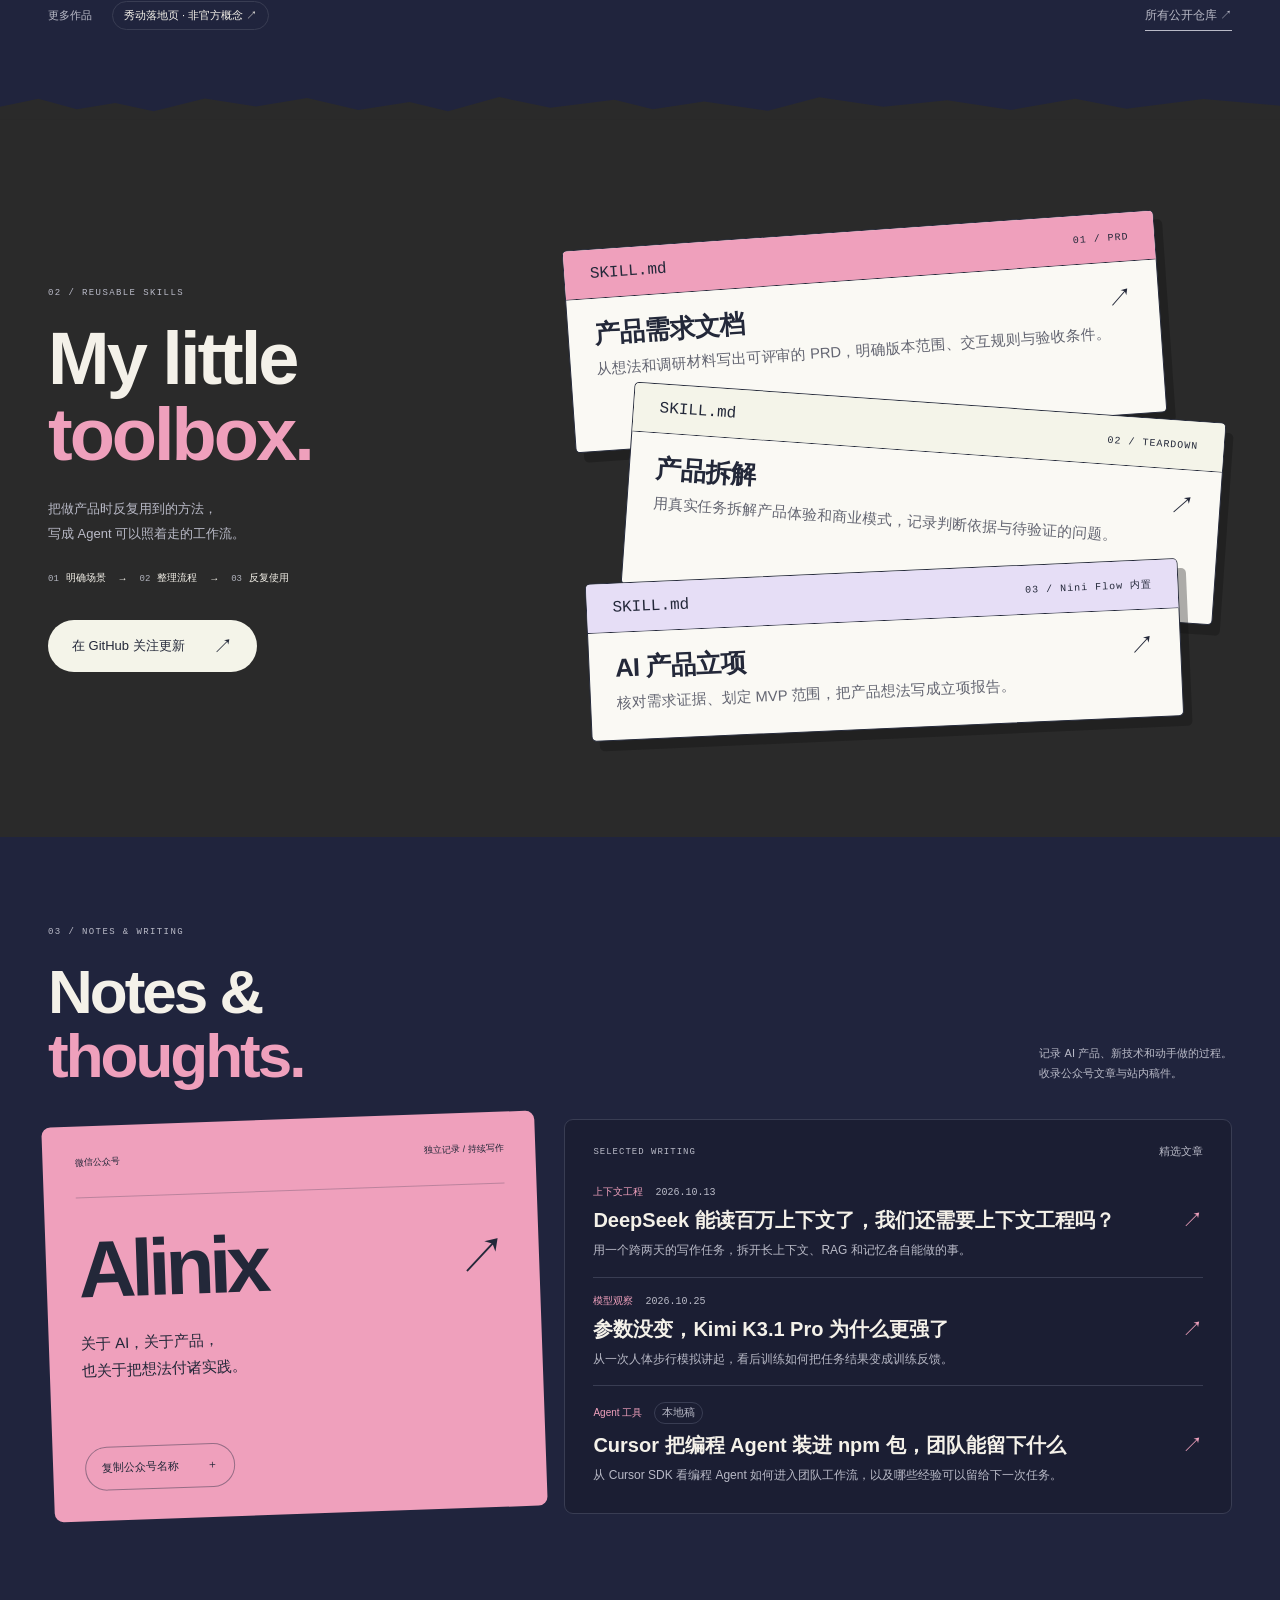
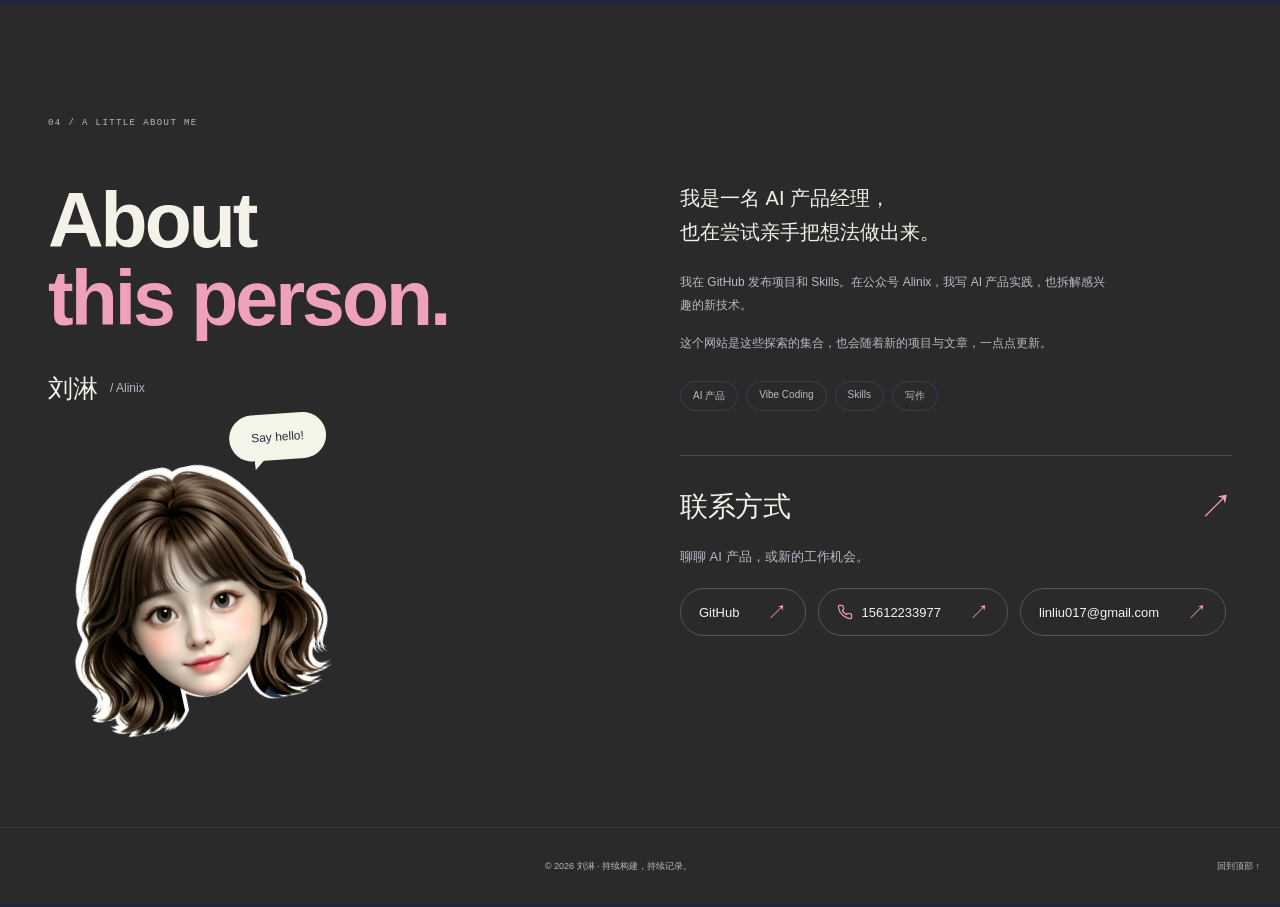
==== commit 79d4549b: "Give the site footer more breathing room" ====
--- a/index.html
+++ b/index.html
@@ -6,7 +6,7 @@
   <meta name="description" content="刘淋的个人作品集。AI 产品经理，记录 coding 项目、Skills 与公众号 Alinix 的思考。">
   <title>刘淋 Liu Lin — AI 产品经理 · Alinix</title>
   <meta name="theme-color" content="#20243d">
-  <link rel="stylesheet" href="styles.css?v=portfolio-about-8">
+  <link rel="stylesheet" href="styles.css?v=portfolio-footer-9">
   <script src="script.js" defer></script>
 </head>
 <body class="has-portrait">
--- a/styles.css
+++ b/styles.css
@@ -75,11 +75,11 @@
 
 /* About and contact share one closing section. */
 :root {
-  --closing-footer-height: 44px;
+  --closing-footer-height: clamp(64px, 6vw, 80px);
 }
 .site-footer {
   min-height: var(--closing-footer-height);
-  padding: 12px;
+  padding: 12px max(20px, calc((100% - 1240px) / 2));
 }
 html:has(#about:target) {
   scroll-padding-top: 0;
@@ -90,7 +90,7 @@
   justify-content: center;
   min-height: calc(100vh - var(--closing-footer-height));
   min-height: calc(100dvh - var(--closing-footer-height));
-  padding-bottom: 64px;
+  padding-block: 68px 56px;
   overflow: hidden;
 }
 .about-layout{align-items:start}
@@ -109,7 +109,7 @@
 .about-contact .contact-links .phone-label{display:inline-flex;align-items:center;gap:8px;color:inherit;font-size:inherit;line-height:inherit}
 .phone-icon{flex-shrink:0;color:var(--pink)}
 @media(max-width:760px){
-  .about{padding-bottom:52px}
+  .about{padding-block:60px 52px}
   .about-person{position:relative;padding-bottom:8px}
   .about-portrait{display:none}
   .about-contact{margin-top:32px;padding-top:24px}
